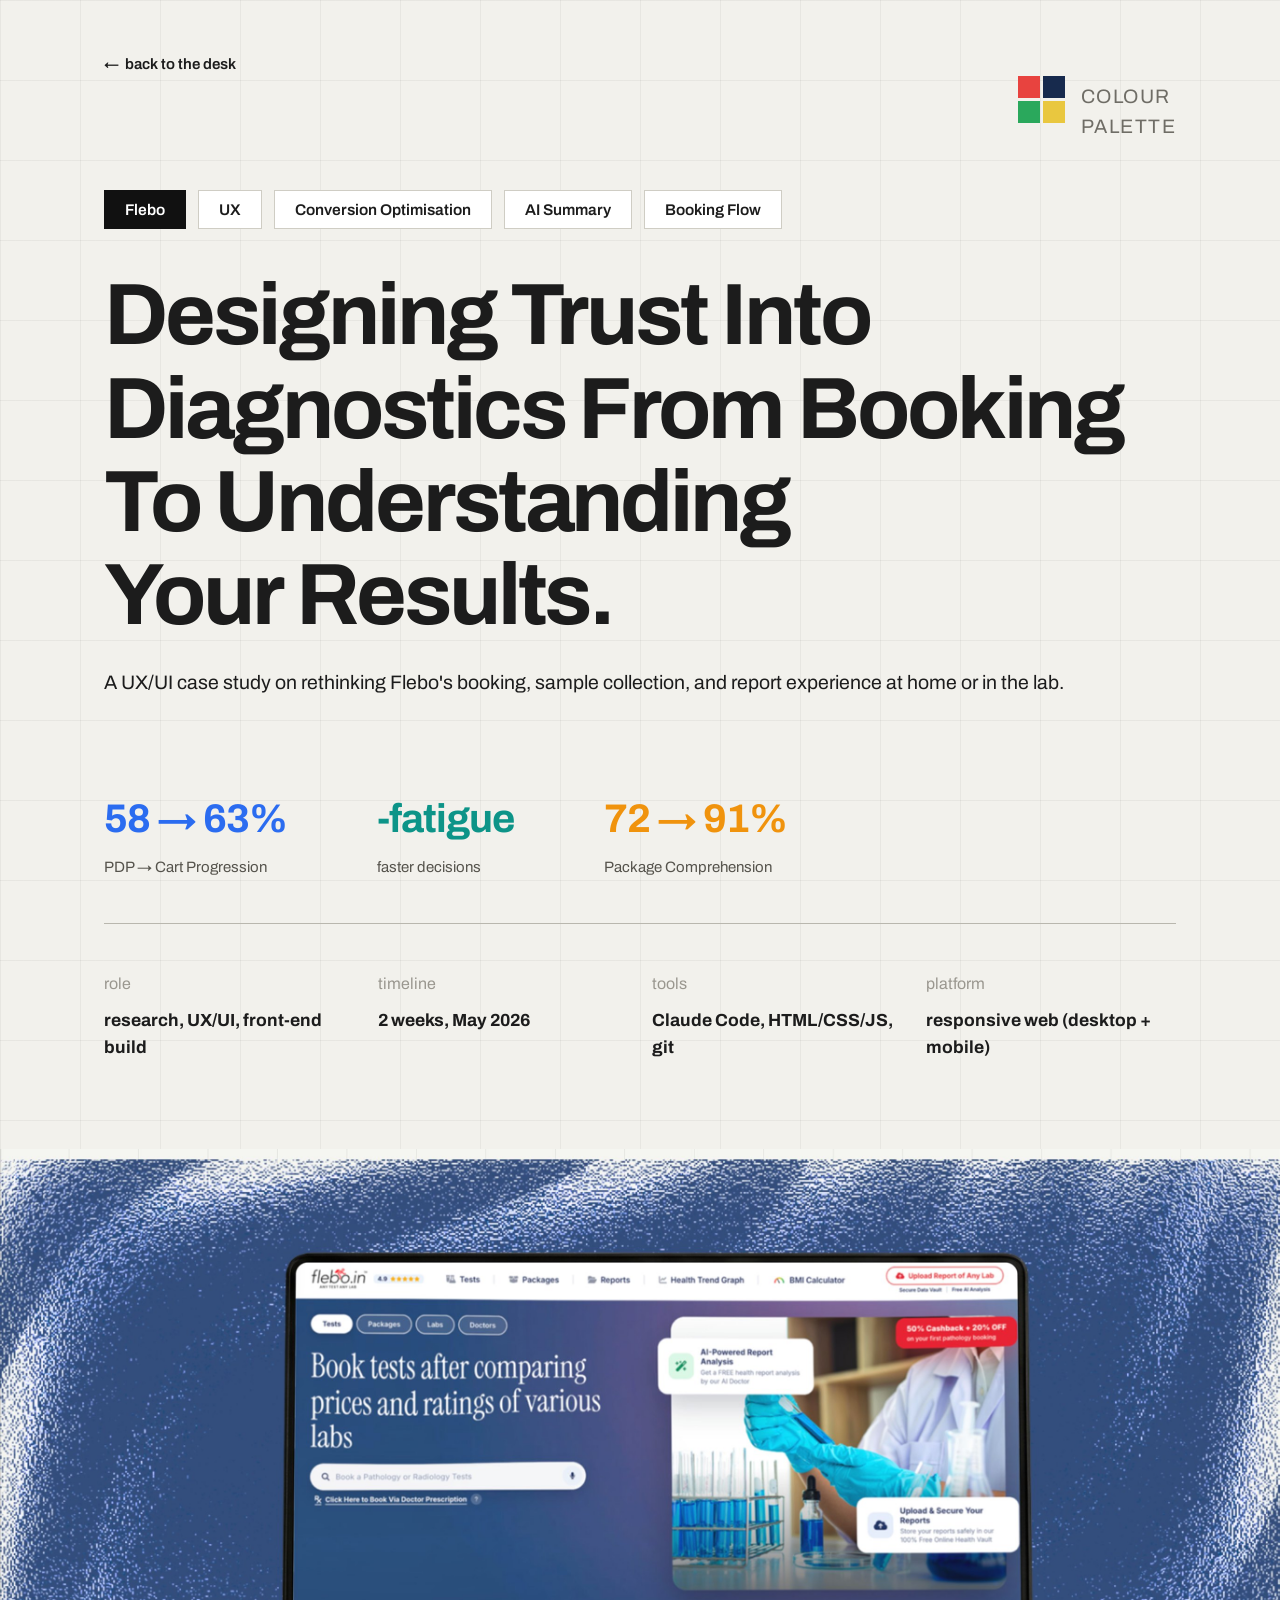
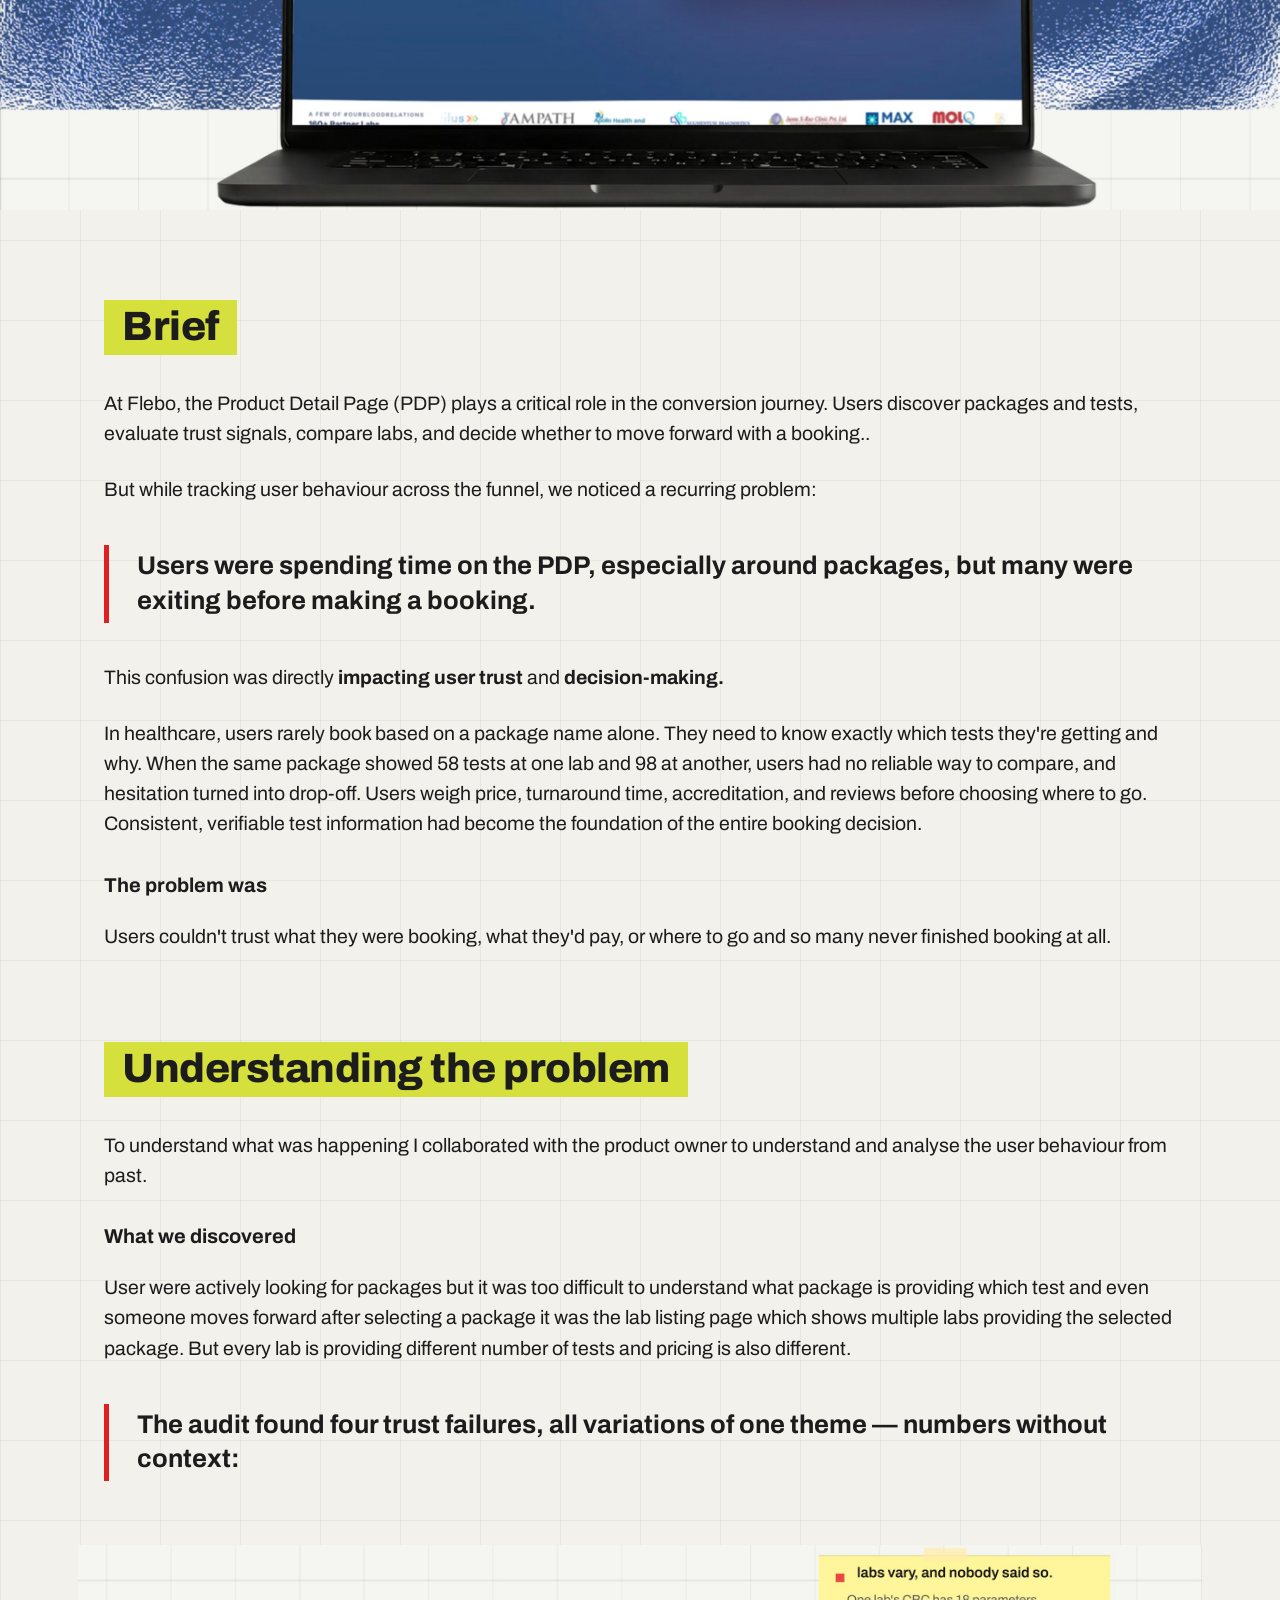
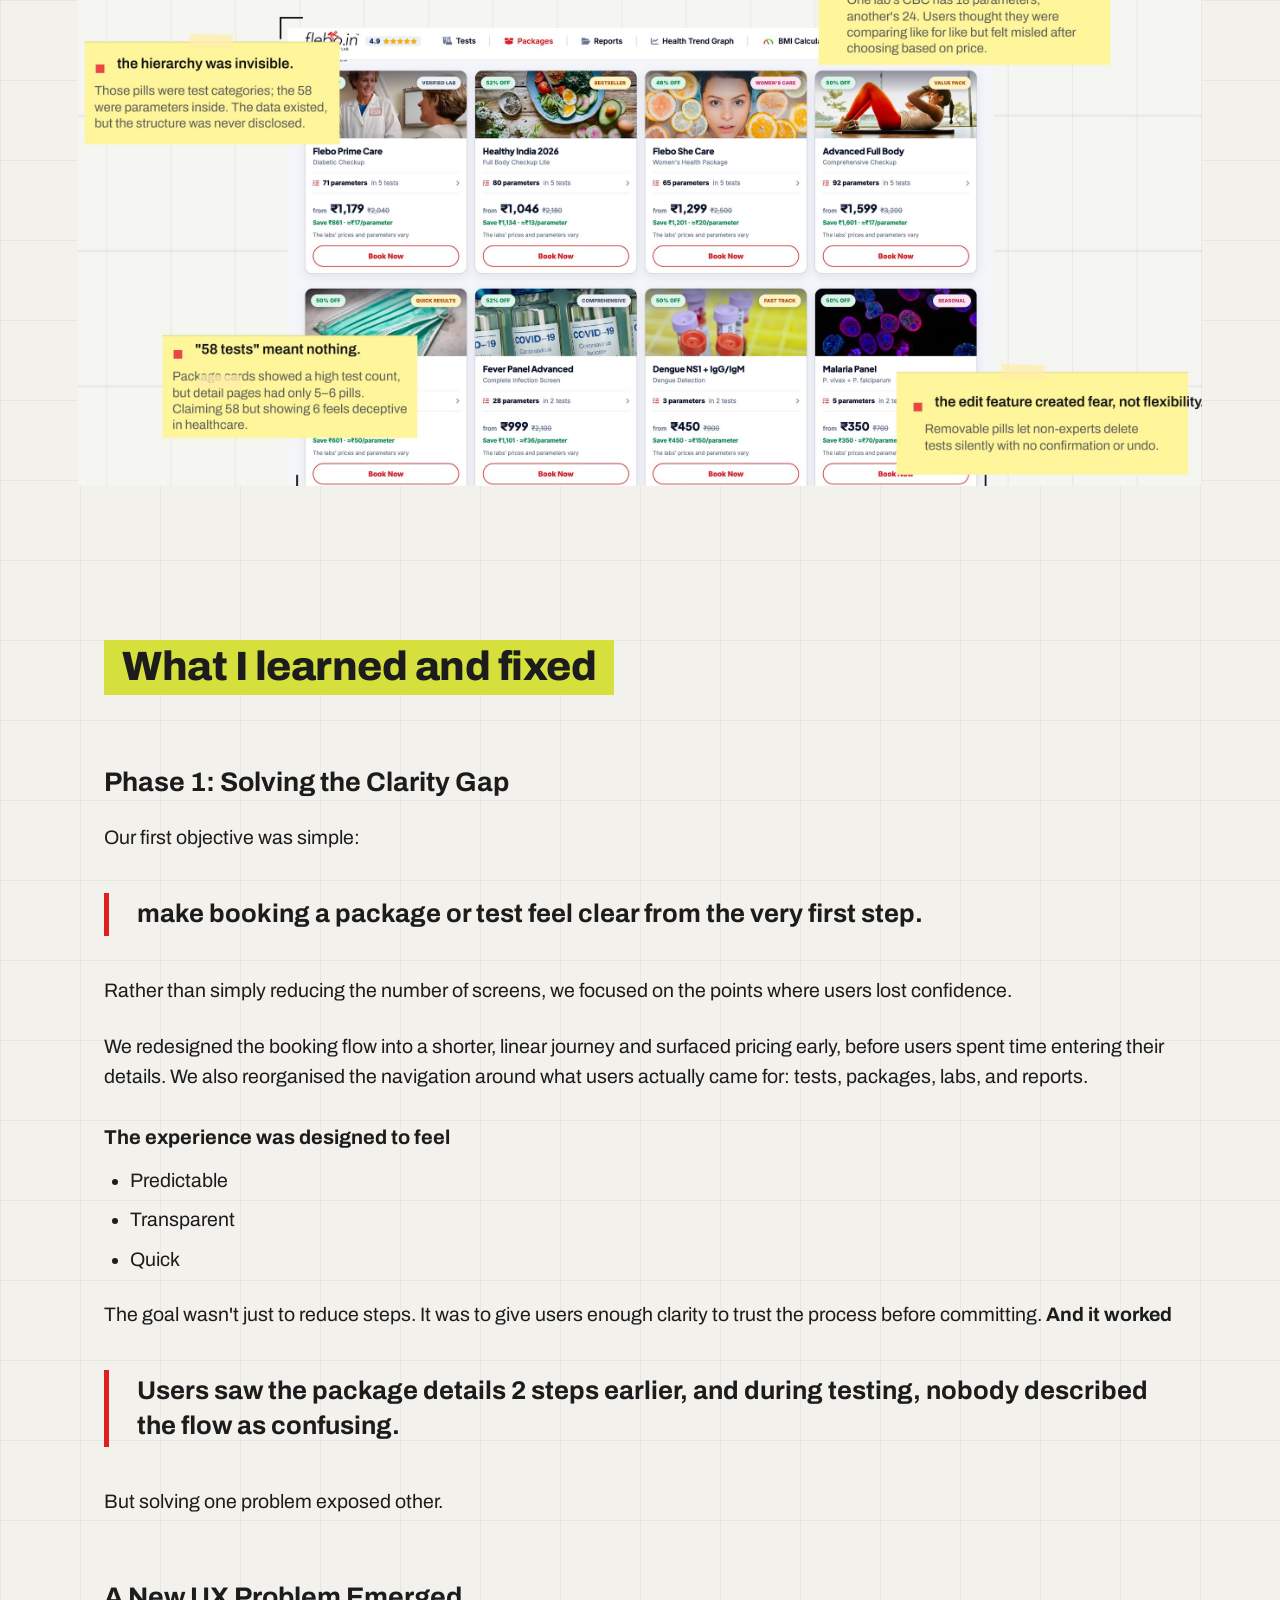
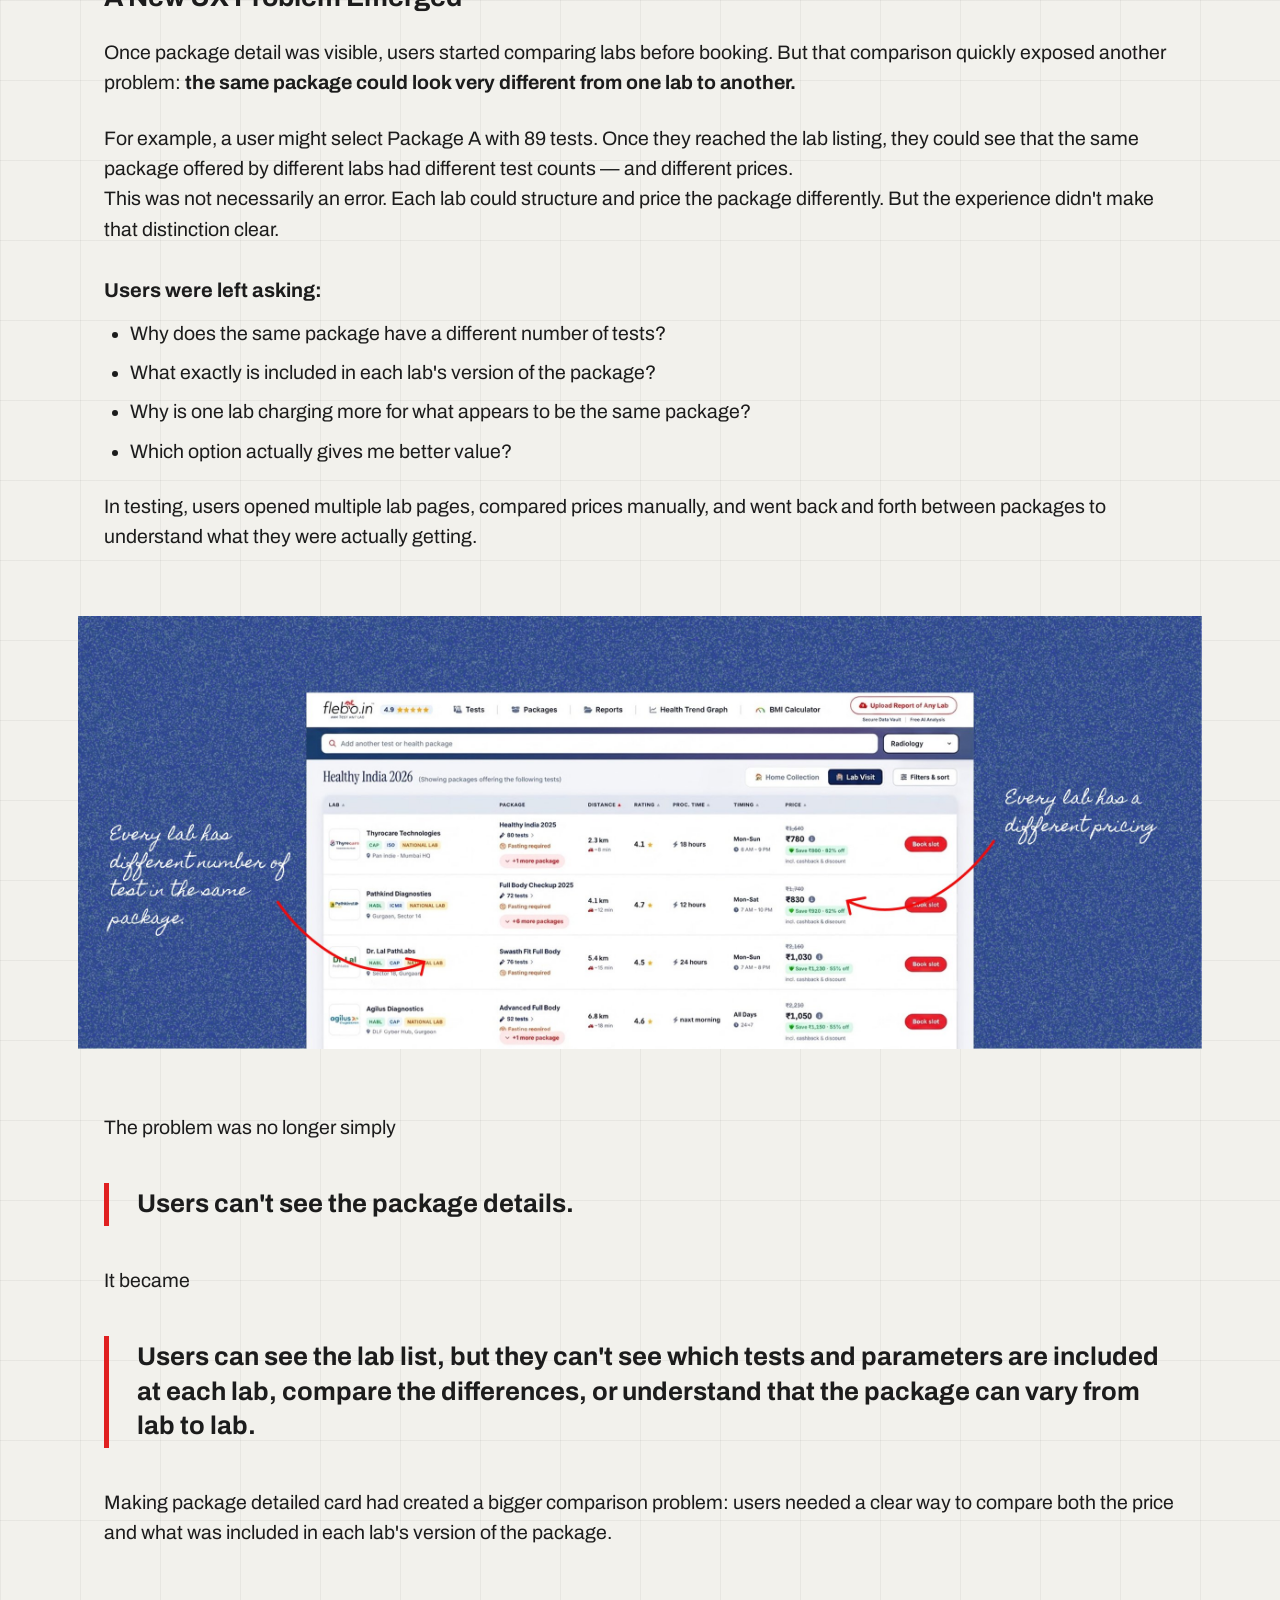
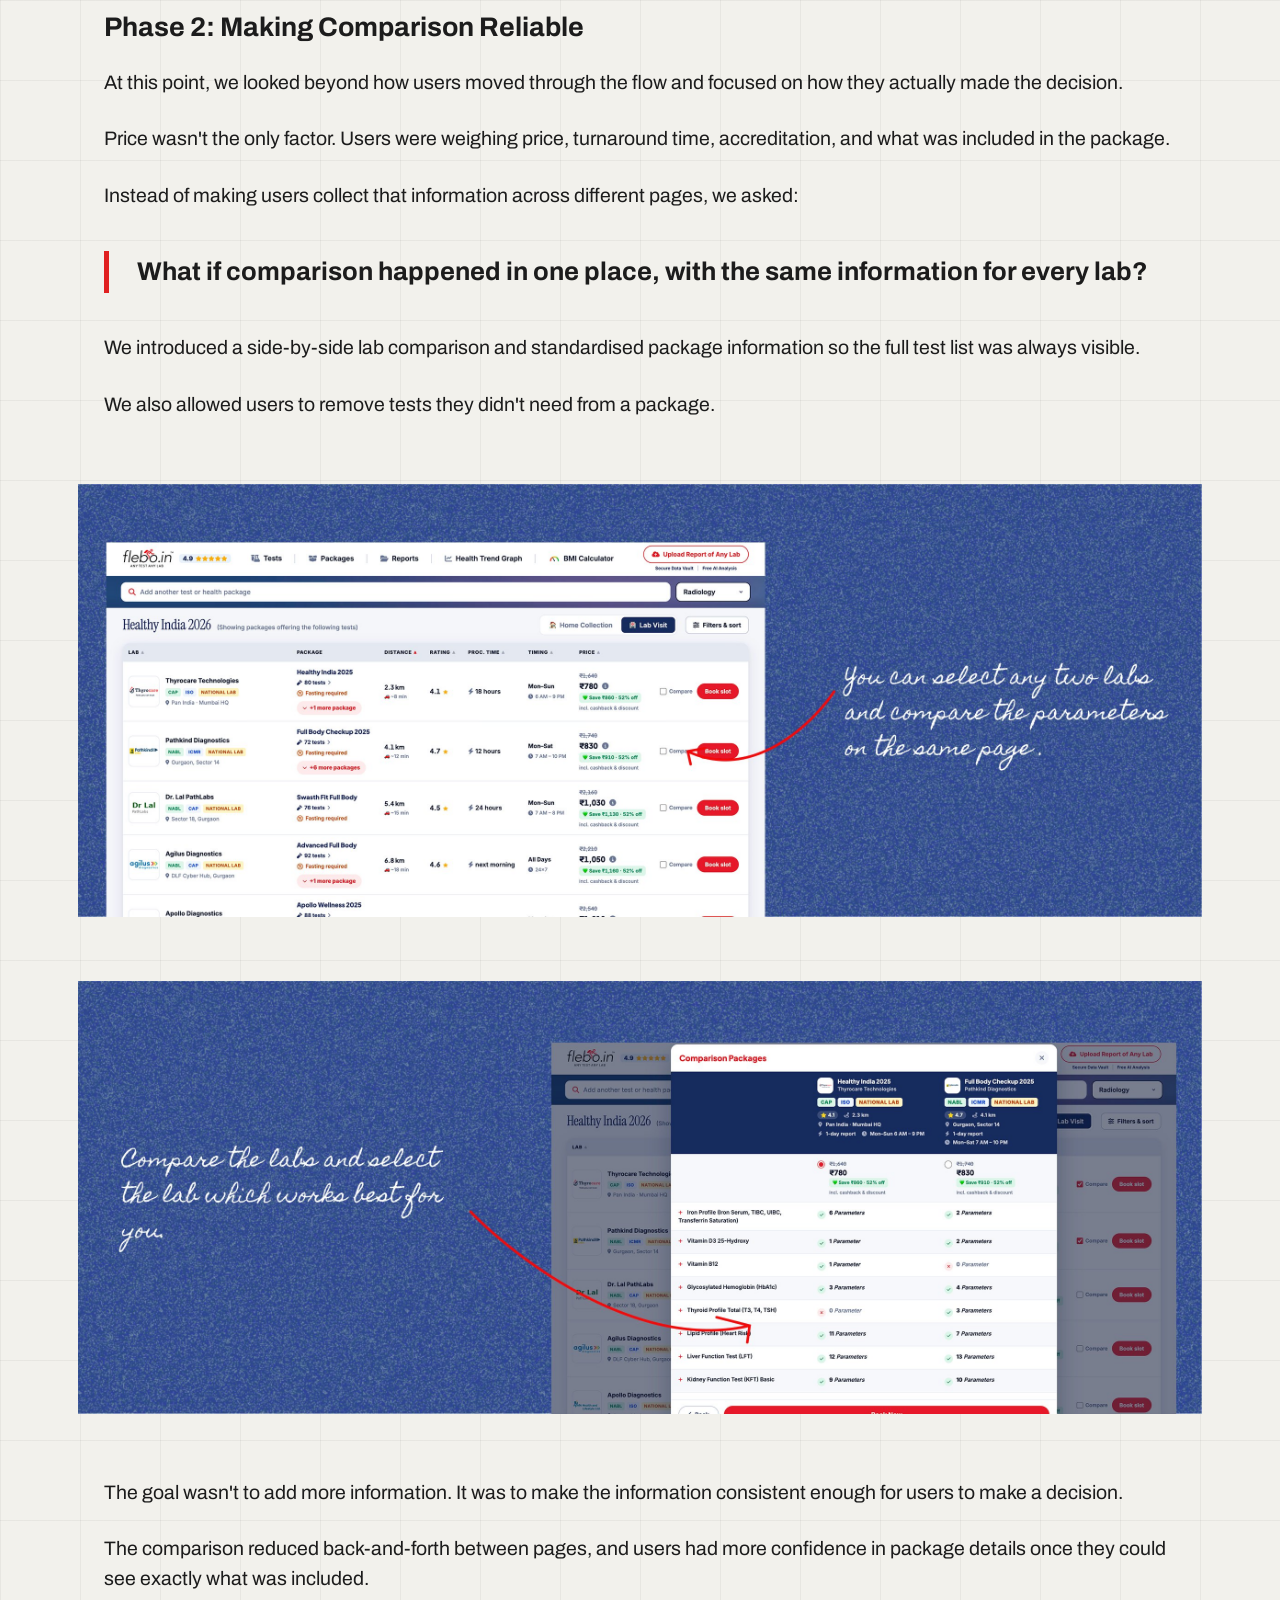
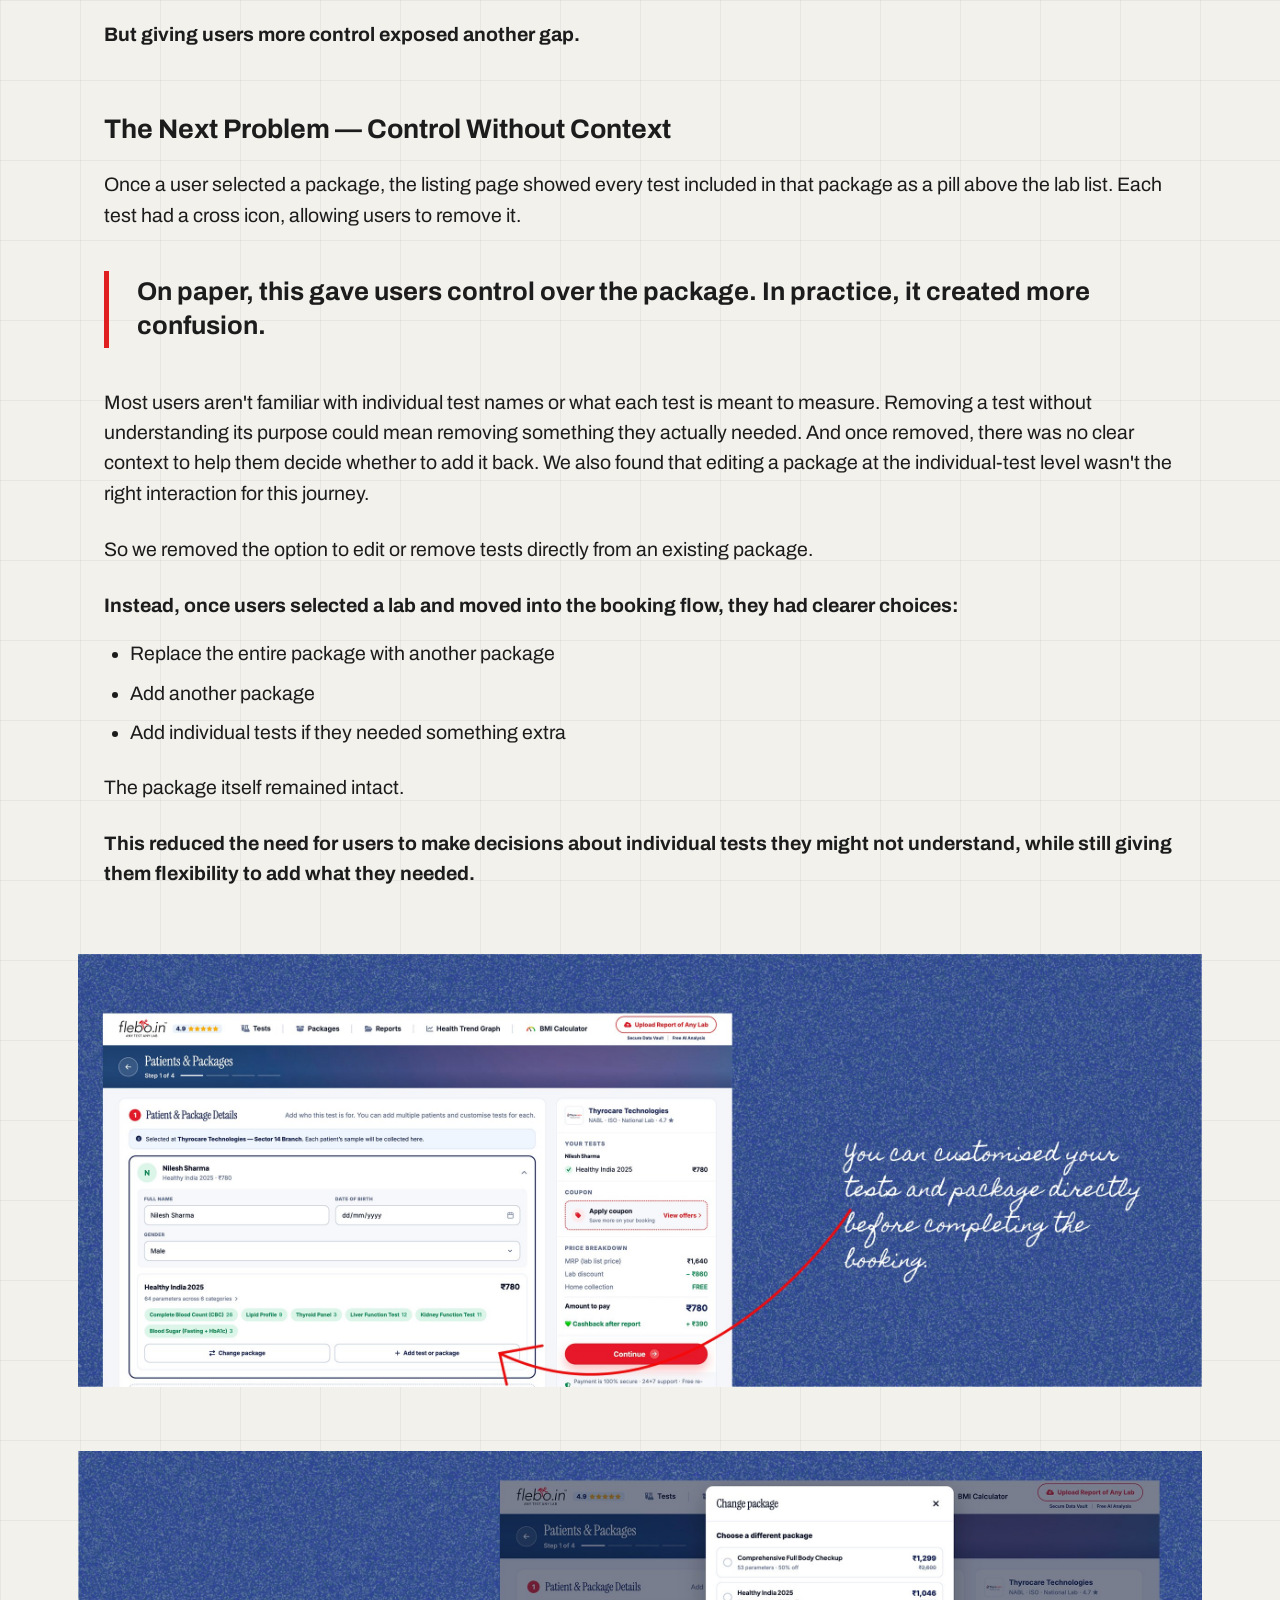
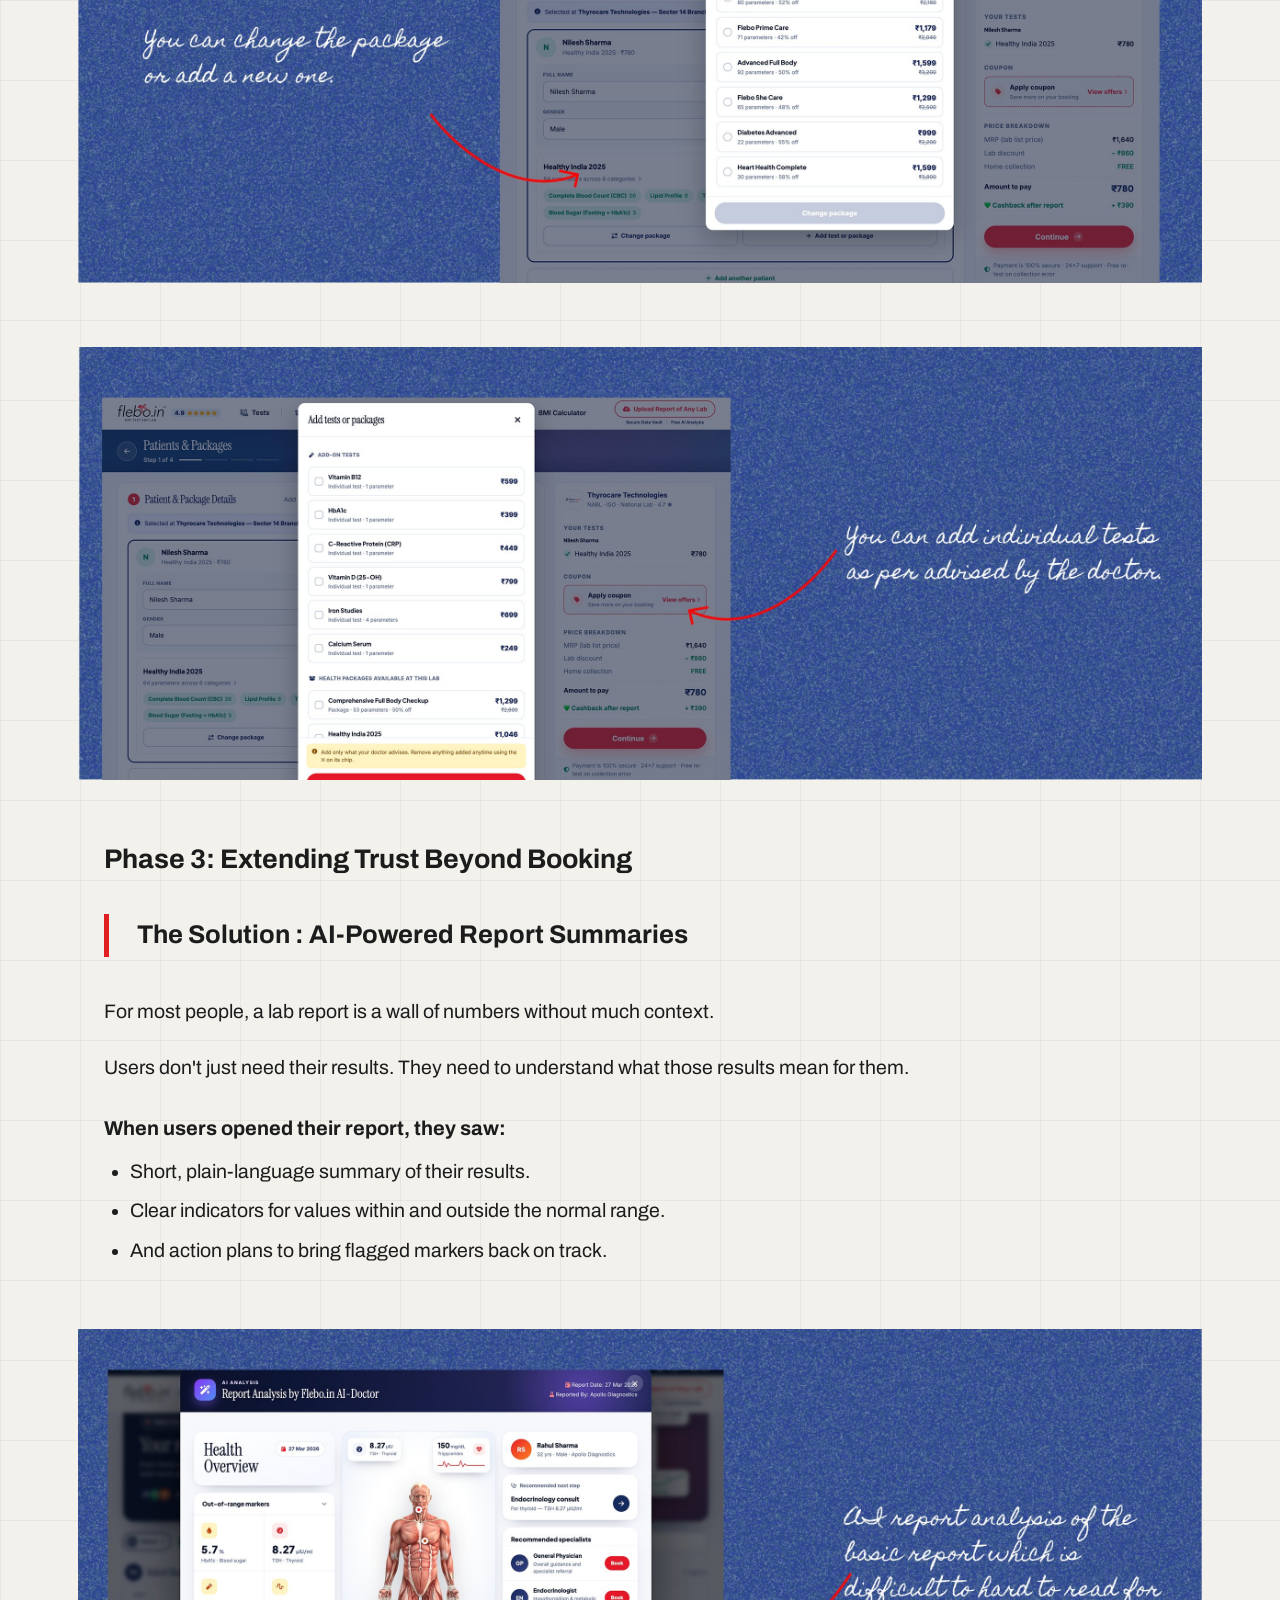
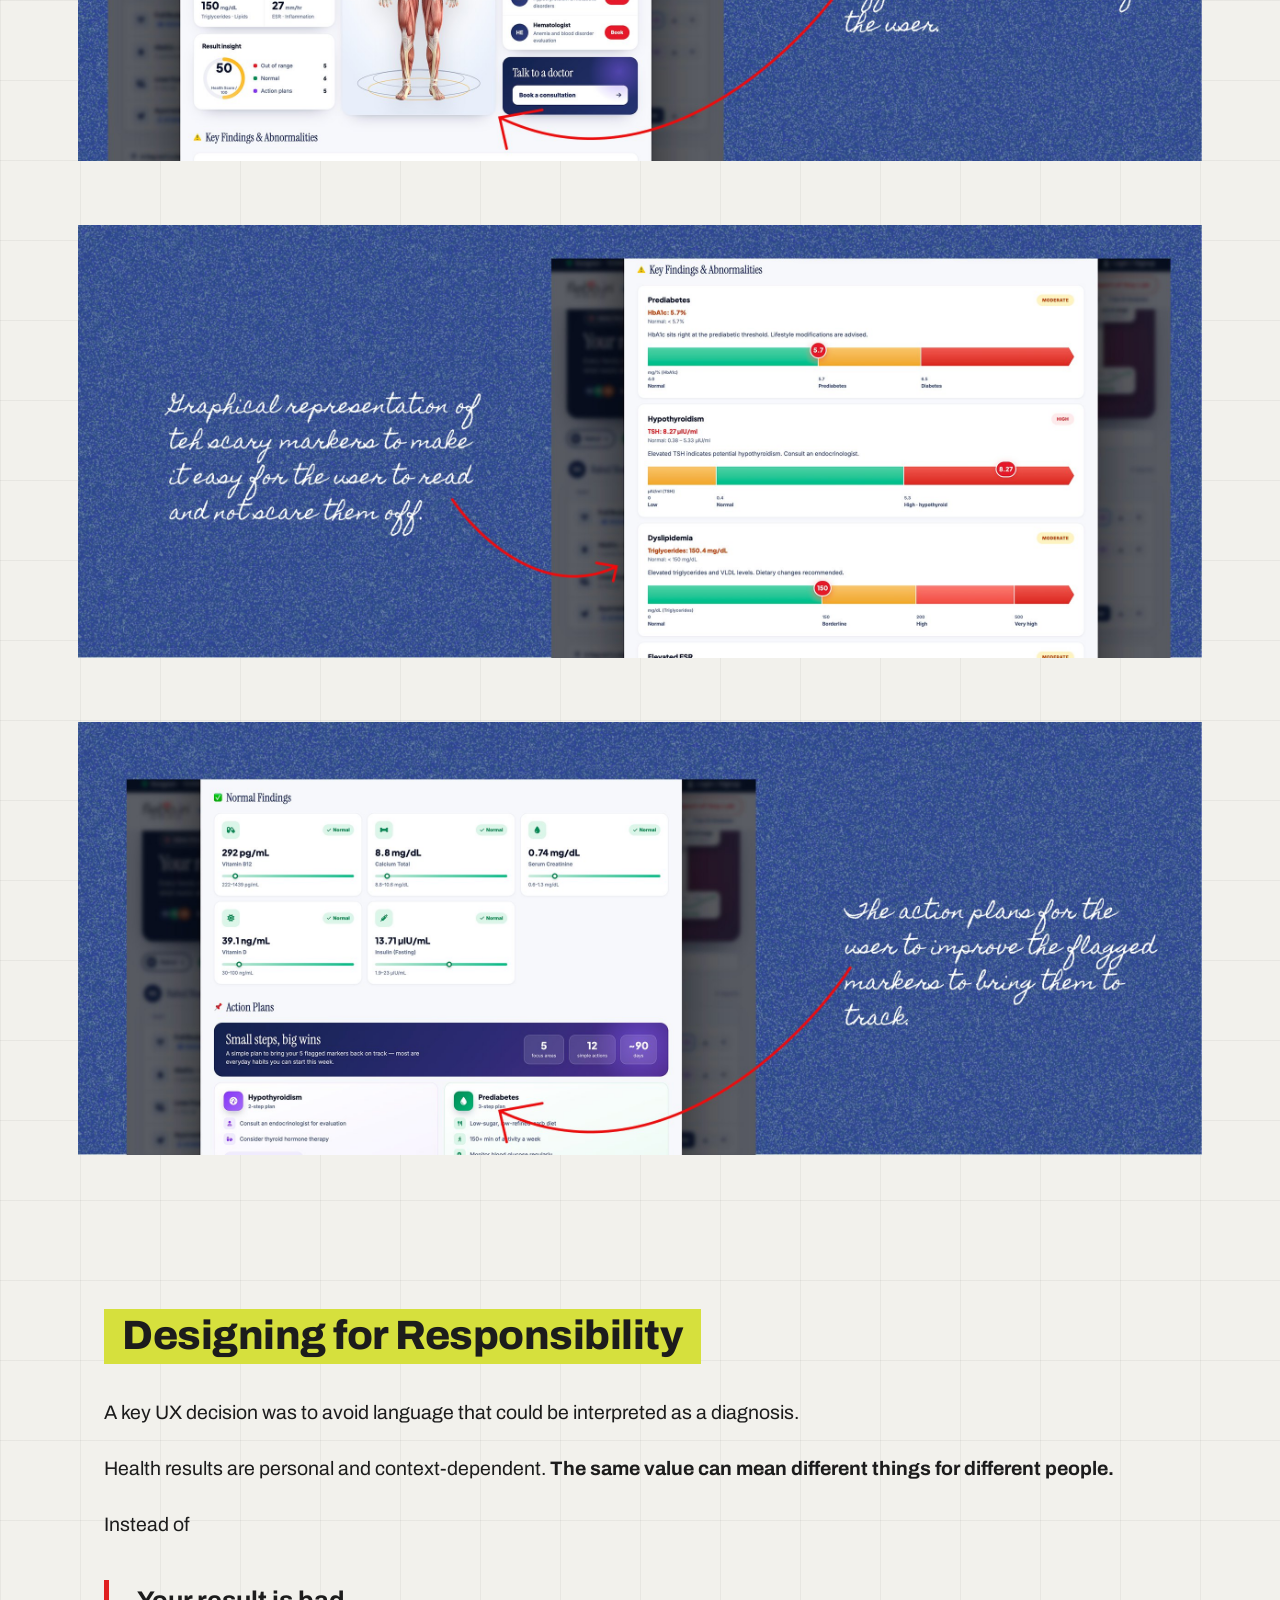
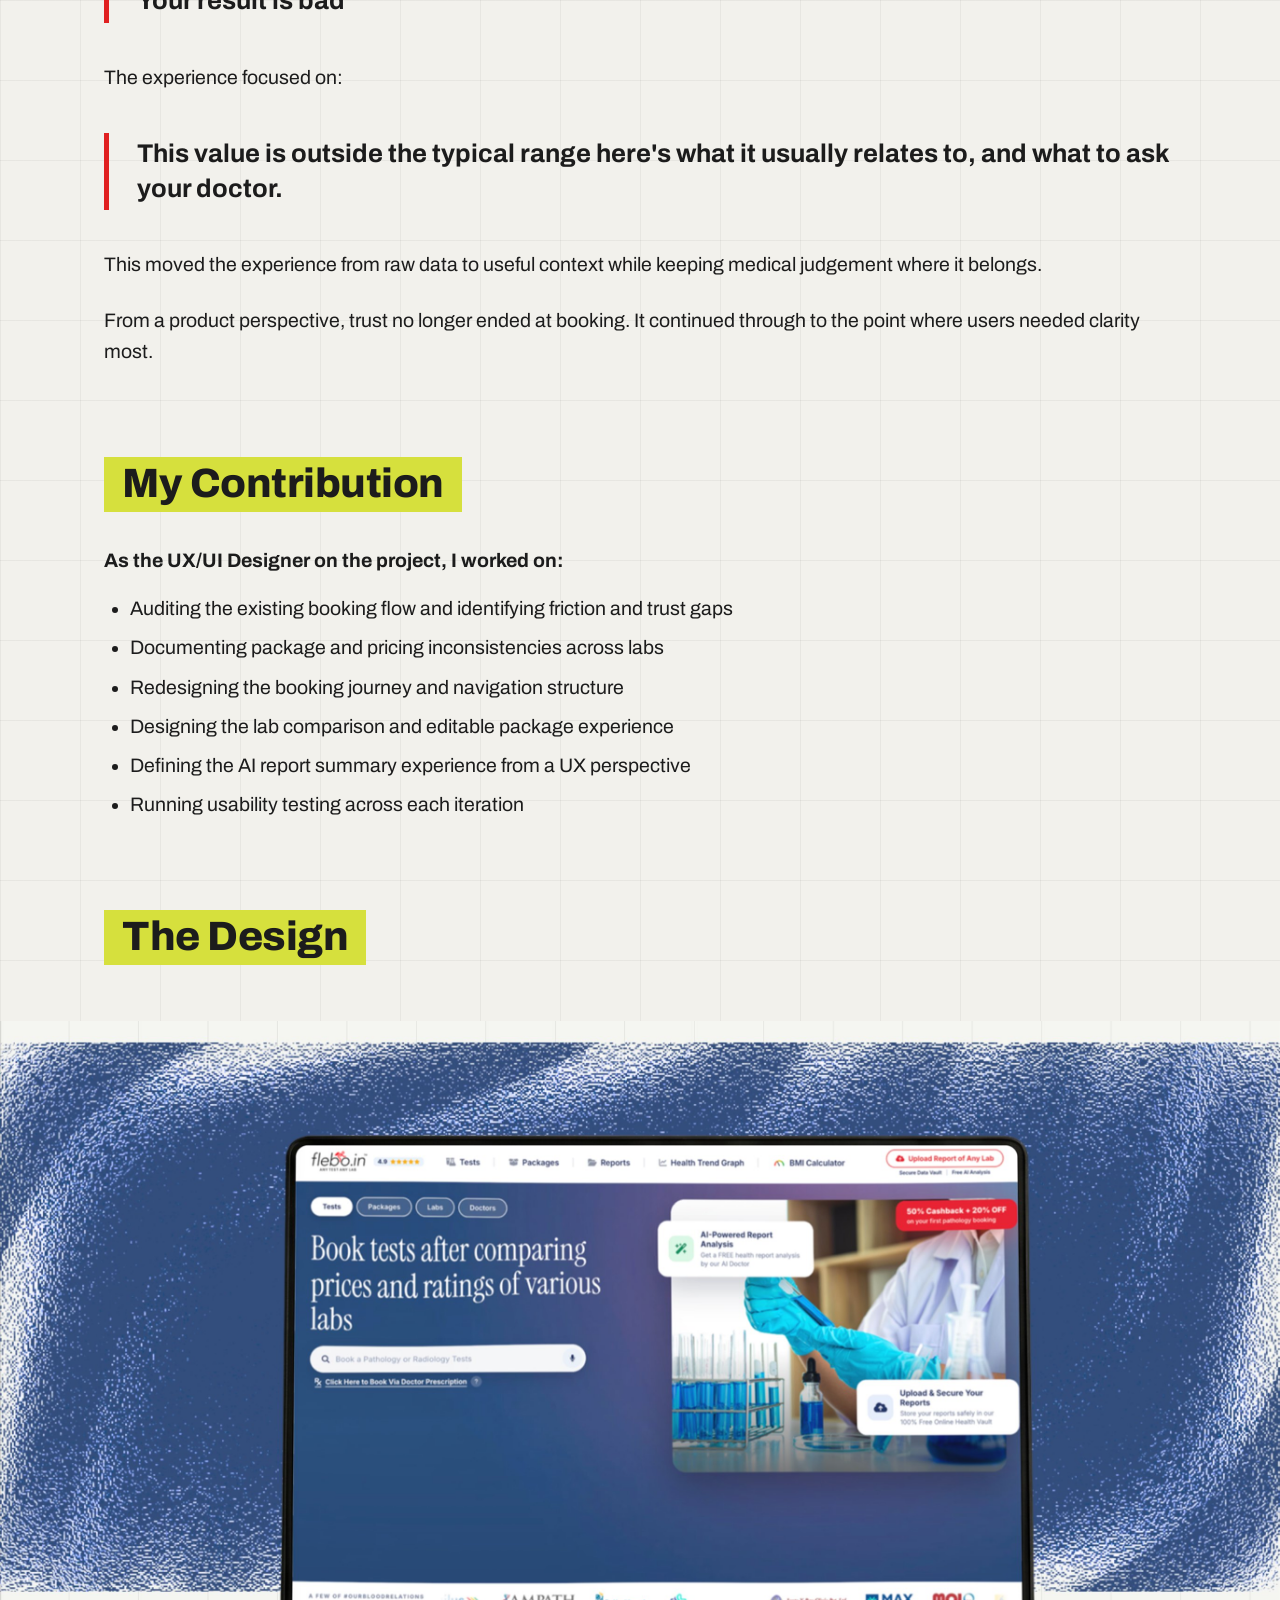
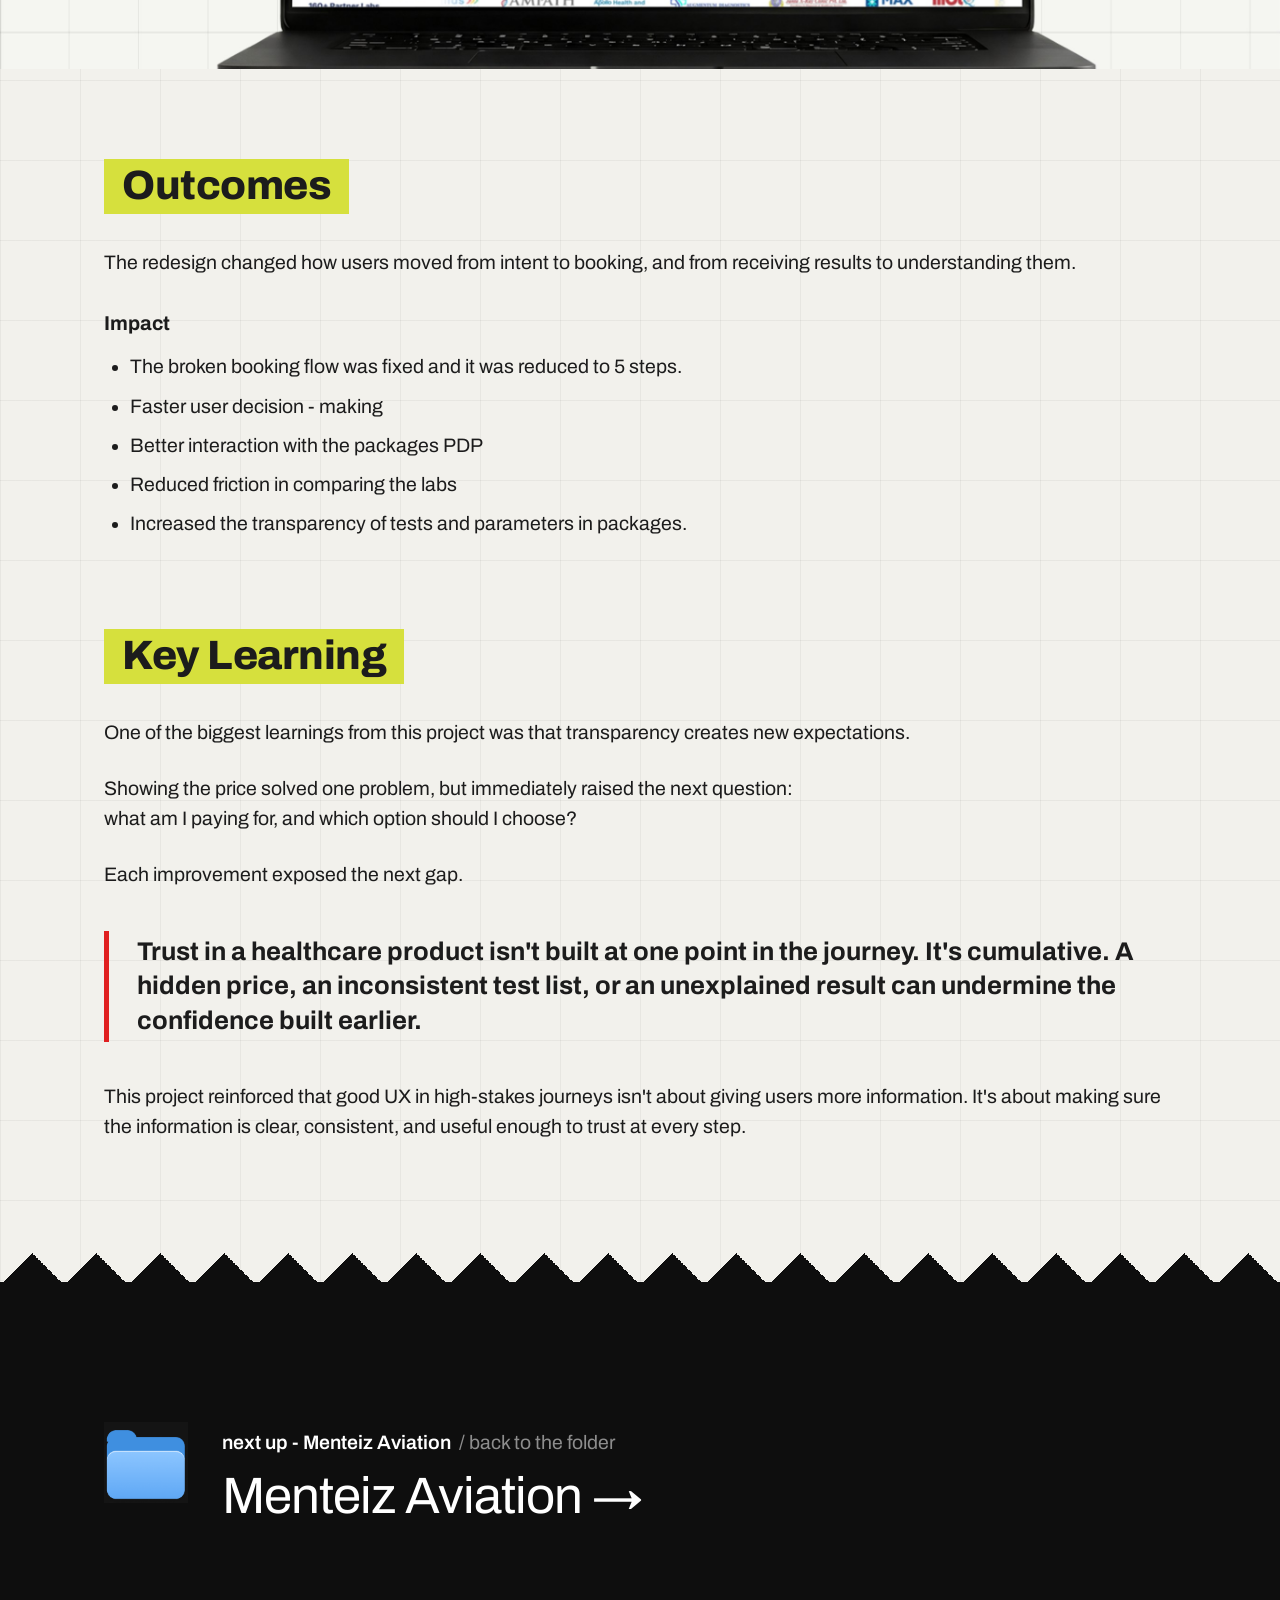
==== flebo.html @ 28015cee "Add analytics layer (GA4 + optional Clarity) across all pages analytics.js loads Google Analytics 4 " ====
<!DOCTYPE html>
<html lang="en">
<head>
<meta charset="UTF-8">
<meta name="viewport" content="width=device-width, initial-scale=1">
<title>Re-design Flebo — Case Study — Manisha Koranga</title>
<link rel="icon" type="image/png" href="assets/favicon.png">
<link rel="apple-touch-icon" href="assets/apple-touch-icon.png">
<link rel="preconnect" href="https://fonts.googleapis.com">
<link rel="preconnect" href="https://fonts.gstatic.com" crossorigin>
<link href="https://fonts.googleapis.com/css2?family=Archivo:wght@400;600;700;800&display=swap" rel="stylesheet">
<link rel="stylesheet" href="case.css?v=20260914b">
<script src="analytics.js?v=20260914" defer></script>
</head>
<body class="cs" data-page="flebo" data-case="Flebo">
<div class="cs-page">
  <div class="wrap">

    <header class="cs-header">
      <a class="back" href="./">&larr;&nbsp; back to the desk</a>
      <div class="palette">
        <div class="swatches">
          <span style="background:#e8433f"></span><span style="background:#172a4d"></span>
          <span style="background:#2aa85c"></span><span style="background:#e9c73f"></span>
        </div>
        <p>COLOUR<br>PALETTE</p>
      </div>
    </header>

    <div class="chips">
      <span class="chip active">Flebo</span>
      <span class="chip">UX</span>
      <span class="chip">Conversion Optimisation</span>
      <span class="chip">AI Summary</span>
      <span class="chip">Booking Flow</span>
    </div>

    <h1>Designing Trust Into Diagnostics From Booking To Understanding Your&nbsp;Results.</h1>
    <p class="sub">A UX/UI case study on rethinking Flebo's booking, sample collection, and report experience at home or in the lab.</p>

    <div class="stats">
      <div class="stat"><p class="v blue">58 &rarr; 63%</p><p class="c">PDP &rarr; Cart Progression</p></div>
      <div class="stat"><p class="v teal">-fatigue</p><p class="c">faster decisions</p></div>
      <div class="stat"><p class="v orange">72 &rarr; 91%</p><p class="c">Package Comprehension</p></div>
    </div>

    <div class="meta">
      <div><p class="k">role</p><p class="d">research, UX/UI, front-end build</p></div>
      <div><p class="k">timeline</p><p class="d">2 weeks, May 2026</p></div>
      <div><p class="k">tools</p><p class="d">Claude Code, HTML/CSS/JS, git</p></div>
      <div><p class="k">platform</p><p class="d">responsive web (desktop + mobile)</p></div>
    </div>
  </div>

  <img class="full" src="assets/flebo/hero.jpg" alt="Flebo homepage on a MacBook">

  <div class="wrap">
    <h2 class="hl">Brief</h2>
    <p>At Flebo, the Product Detail Page (PDP) plays a critical role in the conversion journey. Users discover packages and tests, evaluate trust signals, compare labs, and decide whether to move forward with a booking..</p>
    <p>But while tracking user behaviour across the funnel, we noticed a recurring problem:</p>
    <blockquote>Users were spending time on the PDP, especially around packages, but many were exiting before making a booking.</blockquote>
    <p>This confusion was directly <strong>impacting user trust</strong> and <strong>decision-making.</strong></p>
    <p>In healthcare, users rarely book based on a package name alone. They need to know exactly which tests they're getting and why. When the same package showed 58 tests at one lab and 98 at another, users had no reliable way to compare, and hesitation turned into drop-off. Users weigh price, turnaround time, accreditation, and reviews before choosing where to go. Consistent, verifiable test information had become the foundation of the entire booking decision.</p>
    <h4>The problem was</h4>
    <p>Users couldn't trust what they were booking, what they'd pay, or where to go and so many never finished booking at all.</p>

    <h2 class="hl">Understanding the problem</h2>
    <p>To understand what was happening I collaborated with the product owner to understand and analyse the user behaviour from past.</p>
    <h4>What we discovered</h4>
    <p>User were actively looking for packages but it was too difficult to understand what package is providing which test and even someone moves forward after selecting a package it was the lab listing page which shows multiple labs providing the selected package. But every lab is providing different number of tests and pricing is also different.</p>
    <blockquote>The audit found four trust failures, all variations of one theme &mdash; numbers without context:</blockquote>
    <img class="fig" src="assets/flebo/packages.jpg" alt="Flebo package cards annotated with the four trust failures">

    <h2 class="hl">What I learned and fixed</h2>
    <h3>Phase 1: Solving the Clarity Gap</h3>
    <p>Our first objective was simple:</p>
    <blockquote>make booking a package or test feel clear from the very first step.</blockquote>
    <p>Rather than simply reducing the number of screens, we focused on the points where users lost confidence.</p>
    <p>We redesigned the booking flow into a shorter, linear journey and surfaced pricing early, before users spent time entering their details. We also reorganised the navigation around what users actually came for: tests, packages, labs, and reports.</p>
    <h4>The experience was designed to feel</h4>
    <ul><li>Predictable</li><li>Transparent</li><li>Quick</li></ul>
    <p>The goal wasn't just to reduce steps. It was to give users enough clarity to trust the process before committing. <strong>And it worked</strong></p>
    <blockquote>Users saw the package details 2 steps earlier, and during testing, nobody described the flow as confusing.</blockquote>
    <p>But solving one problem exposed other.</p>

    <h3>A New UX Problem Emerged</h3>
    <p>Once package detail was visible, users started comparing labs before booking. But that comparison quickly exposed another problem: <strong>the same package could look very different from one lab to another.</strong></p>
    <p>For example, a user might select Package A with 89 tests. Once they reached the lab listing, they could see that the same package offered by different labs had different test counts &mdash; and different prices.<br>
    This was not necessarily an error. Each lab could structure and price the package differently. But the experience didn't make that distinction clear.</p>
    <h4>Users were left asking:</h4>
    <ul>
      <li>Why does the same package have a different number of tests?</li>
      <li>What exactly is included in each lab's version of the package?</li>
      <li>Why is one lab charging more for what appears to be the same package?</li>
      <li>Which option actually gives me better value?</li>
    </ul>
    <p>In testing, users opened multiple lab pages, compared prices manually, and went back and forth between packages to understand what they were actually getting.</p>
    <img class="fig" src="assets/flebo/lablist.jpg" alt="Lab listing showing different test counts and prices per lab">
    <p>The problem was no longer simply</p>
    <blockquote>Users can't see the package details.</blockquote>
    <p>It became</p>
    <blockquote>Users can see the lab list, but they can't see which tests and parameters are included at each lab, compare the differences, or understand that the package can vary from lab to lab.</blockquote>
    <p>Making package detailed card had created a bigger comparison problem: users needed a clear way to compare both the price and what was included in each lab's version of the package.</p>

    <h3>Phase 2: Making Comparison Reliable</h3>
    <p>At this point, we looked beyond how users moved through the flow and focused on how they actually made the decision.</p>
    <p>Price wasn't the only factor. Users were weighing price, turnaround time, accreditation, and what was included in the package.</p>
    <p>Instead of making users collect that information across different pages, we asked:</p>
    <blockquote>What if comparison happened in one place, with the same information for every lab?</blockquote>
    <p>We introduced a side-by-side lab comparison and standardised package information so the full test list was always visible.</p>
    <p>We also allowed users to remove tests they didn't need from a package.</p>
    <img class="fig" src="assets/flebo/compare1.jpg" alt="Lab listing with compare checkboxes">
    <img class="fig" src="assets/flebo/compare2.jpg" alt="Side-by-side package comparison modal">
    <p>The goal wasn't to add more information. It was to make the information consistent enough for users to make a decision.</p>
    <p>The comparison reduced back-and-forth between pages, and users had more confidence in package details once they could see exactly what was included.</p>
    <p><strong>But giving users more control exposed another gap.</strong></p>

    <h3>The Next Problem &mdash; Control Without Context</h3>
    <p>Once a user selected a package, the listing page showed every test included in that package as a pill above the lab list. Each test had a cross icon, allowing users to remove it.</p>
    <blockquote>On paper, this gave users control over the package. In practice, it created more confusion.</blockquote>
    <p>Most users aren't familiar with individual test names or what each test is meant to measure. Removing a test without understanding its purpose could mean removing something they actually needed. And once removed, there was no clear context to help them decide whether to add it back. We also found that editing a package at the individual-test level wasn't the right interaction for this journey.</p>
    <p>So we removed the option to edit or remove tests directly from an existing package.</p>
    <p><strong>Instead, once users selected a lab and moved into the booking flow, they had clearer choices:</strong></p>
    <ul>
      <li>Replace the entire package with another package</li>
      <li>Add another package</li>
      <li>Add individual tests if they needed something extra</li>
    </ul>
    <p>The package itself remained intact.</p>
    <p><strong>This reduced the need for users to make decisions about individual tests they might not understand, while still giving them flexibility to add what they needed.</strong></p>
    <img class="fig" src="assets/flebo/booking.jpg" alt="Booking flow: patient and package details with an intact package">
    <img class="fig" src="assets/flebo/changepkg.jpg" alt="Change package modal">
    <img class="fig" src="assets/flebo/addtests.jpg" alt="Add tests or packages modal">

    <h3>Phase 3: Extending Trust Beyond Booking</h3>
    <blockquote>The Solution : AI-Powered Report Summaries</blockquote>
    <p>For most people, a lab report is a wall of numbers without much context.</p>
    <p>Users don't just need their results. They need to understand what those results mean for them.</p>
    <h4>When users opened their report, they saw:</h4>
    <ul>
      <li>Short, plain-language summary of their results.</li>
      <li>Clear indicators for values within and outside the normal range.</li>
      <li>And action plans to bring flagged markers back on track.</li>
    </ul>
    <img class="fig" src="assets/flebo/aireport.jpg" alt="AI report analysis health overview">
    <img class="fig" src="assets/flebo/keyfind.jpg" alt="Key findings with graphical markers">
    <img class="fig" src="assets/flebo/actionplans.jpg" alt="Normal findings and action plans">

    <h2 class="hl">Designing for Responsibility</h2>
    <p>A key UX decision was to avoid language that could be interpreted as a diagnosis.</p>
    <p>Health results are personal and context-dependent. <strong>The same value can mean different things for different people.</strong></p>
    <p>Instead of</p>
    <blockquote>Your result is bad</blockquote>
    <p>The experience focused on:</p>
    <blockquote>This value is outside the typical range here's what it usually relates to, and what to ask your doctor.</blockquote>
    <p>This moved the experience from raw data to useful context while keeping medical judgement where it belongs.</p>
    <p>From a product perspective, trust no longer ended at booking. It continued through to the point where users needed clarity most.</p>

    <h2 class="hl">My Contribution</h2>
    <p><strong>As the UX/UI Designer on the project, I worked on:</strong></p>
    <ul>
      <li>Auditing the existing booking flow and identifying friction and trust gaps</li>
      <li>Documenting package and pricing inconsistencies across labs</li>
      <li>Redesigning the booking journey and navigation structure</li>
      <li>Designing the lab comparison and editable package experience</li>
      <li>Defining the AI report summary experience from a UX perspective</li>
      <li>Running usability testing across each iteration</li>
    </ul>

    <h2 class="hl">The Design</h2>
  </div>

  <img class="full" src="assets/flebo/thedesign.jpg" alt="Flebo redesign on a MacBook over a textured blue backdrop">

  <div class="wrap">
    <h2 class="hl">Outcomes</h2>
    <p>The redesign changed how users moved from intent to booking, and from receiving results to understanding them.</p>
    <h4>Impact</h4>
    <ul>
      <li>The broken booking flow was fixed and it was reduced to 5 steps.</li>
      <li>Faster user decision - making</li>
      <li>Better interaction with the packages PDP</li>
      <li>Reduced friction in comparing the labs</li>
      <li>Increased the transparency of tests and parameters in packages.</li>
    </ul>

    <h2 class="hl">Key Learning</h2>
    <p>One of the biggest learnings from this project was that transparency creates new expectations.</p>
    <p>Showing the price solved one problem, but immediately raised the next question:<br>what am I paying for, and which option should I choose?</p>
    <p>Each improvement exposed the next gap.</p>
    <blockquote>Trust in a healthcare product isn't built at one point in the journey. It's cumulative. A hidden price, an inconsistent test list, or an unexplained result can undermine the confidence built earlier.</blockquote>
    <p>This project reinforced that good UX in high-stakes journeys isn't about giving users more information. It's about making sure the information is clear, consistent, and useful enough to trust at every step.</p>
  </div>

  <div class="zig"></div>
  <footer class="cs-footer">
    <div class="wrap">
      <div class="next">
        <img class="folder" src="assets/flebo/folder.png" alt="">
        <div>
          <p class="next-label">next up - Menteiz Aviation &nbsp;<span>/ back to the folder</span></p>
          <a class="next-link" href="menteiz.html">Menteiz Aviation &rarr;</a>
        </div>
      </div>
      <div class="foot-row">
        <p>&copy; 2026 manisha koranga</p>
        <a href="./">back to desk &uarr;</a>
      </div>
    </div>
  </footer>
</div>

<script>
  // gentle fade-up reveals
  if (!matchMedia('(prefers-reduced-motion: reduce)').matches) {
    const io = new IntersectionObserver((es) => {
      for (const e of es) if (e.isIntersecting) { e.target.classList.add('in'); io.unobserve(e.target); }
    }, { rootMargin: '0px 0px -6% 0px', threshold: 0.05 });
    document.querySelectorAll('.hl, h3, blockquote, .fig, .full, .stats, .meta').forEach((el, i) => {
      el.classList.add('rv');
      io.observe(el);
    });
  }
</script>
</body>
</html>
---- case.css ----
/* Case studies: Flebo, Menteiz Aviation, Kargo360 (built from the Figma design exports) */

* { box-sizing: border-box; margin: 0; padding: 0; }

html, body, a { cursor: url("assets/cursor-pointer.svg") 9 4, auto; }

body.cs {
  font-family: 'Archivo', sans-serif;
  color: #1c1c1c;
  background: #f2f1ec;
}

.cs-page {
  max-width: 1440px;
  margin: 0 auto;
  background-color: #f2f1ec;
  background-image:
    linear-gradient(to right, rgba(20, 20, 20, 0.05) 1px, transparent 1px),
    linear-gradient(to bottom, rgba(20, 20, 20, 0.05) 1px, transparent 1px);
  background-size: 80px 80px;
  overflow-x: hidden;
}

.wrap { padding: 0 104px; }

/* header */
.cs-header { display: flex; justify-content: space-between; align-items: flex-start; padding-top: 56px; }
.back { font-size: 15px; font-weight: 600; color: #1c1c1c; text-decoration: none; }
.palette { display: flex; align-items: center; gap: 16px; }
.swatches { display: grid; grid-template-columns: 22px 22px; grid-auto-rows: 22px; gap: 3px; }
.swatches span { display: block; }
.palette p { font-size: 11.5px; letter-spacing: 1.5px; color: #6f6d66; line-height: 1.5; }

/* chips */
.chips { display: flex; flex-wrap: wrap; gap: 12px; margin-top: 48px; }
.chip { border: 1px solid #cfcdc4; background: #fff; padding: 10px 20px; font-size: 15.5px; font-weight: 600; }
.chip.active { background: #111; color: #fff; border-color: #111; }

/* hero text */
h1 { margin-top: 40px; font-size: clamp(42px, 6.8vw, 97px); line-height: 1.07; letter-spacing: -0.035em; font-weight: 700; max-width: 1220px; }
.sub { margin-top: 34px; font-size: clamp(18px, 1.7vw, 24px); max-width: 1180px; }

.stats { display: flex; gap: 90px; flex-wrap: wrap; margin-top: 64px; }
.stat .v { font-size: 40px; font-weight: 700; letter-spacing: -1px; }
.stat .c { margin-top: 6px; font-size: 15px; color: #55534c; }
.v.blue { color: #2b6cf0; } .v.teal { color: #0d9488; } .v.orange { color: #f0930d; }

.meta {
  display: grid; grid-template-columns: repeat(4, 1fr); gap: 24px;
  border-top: 1px solid #b9b7ae; margin-top: 44px; padding-top: 22px; padding-bottom: 40px;
}
.meta .k { font-size: 16px; color: #9a978f; }
.meta .d { margin-top: 10px; font-size: 17.5px; font-weight: 700; }

/* content */
h2.hl {
  display: inline-block; margin: 90px 0 8px;
  background: #d6e03d; padding: 4px 18px 6px;
  font-size: clamp(30px, 3.2vw, 46px); font-weight: 800; letter-spacing: -0.5px;
}
h3 { margin: 64px 0 6px; font-size: clamp(23px, 2.1vw, 30px); font-weight: 700; }
h4 { margin: 34px 0 4px; font-size: 20px; font-weight: 700; }
.cs p { margin-top: 26px; font-size: 19.5px; line-height: 1.55; max-width: 1230px; }
.cs ul { margin: 18px 0 0 26px; }
.cs li { margin-top: 10px; font-size: 19.5px; line-height: 1.5; }
.cs blockquote {
  margin: 40px 0; padding: 4px 0 4px 28px; border-left: 5px solid #e02020;
  font-size: clamp(21px, 2vw, 27.5px); font-weight: 700; line-height: 1.35; max-width: 1200px;
}

/* figures */
.fig { display: block; width: calc(100% + 52px); margin: 64px -26px; }
.full { display: block; width: 100%; margin: 48px 0 0; }
img { max-width: none; }

/* footer */
.zig {
  height: 30px; margin-top: 110px;
  background: conic-gradient(from 135deg at 50% 0%, #0e0e0e 90deg, #0000 0) 0 0 / 64px 30px repeat-x;
}
.cs-footer { background: #0e0e0e; color: #fff; margin-top: -1px; }
.next { display: flex; align-items: center; gap: 34px; padding: 120px 0 150px; }
.folder { width: 84px; }
.next-label { font-size: 16px; font-weight: 600; }
.next-label span { color: #8d8d8d; font-weight: 400; }
.next-link { display: inline-block; margin-top: 10px; font-size: clamp(36px, 4vw, 58px); color: #fff; text-decoration: none; letter-spacing: -1px; }
.foot-row {
  display: flex; justify-content: space-between; align-items: center;
  border-top: 1px solid rgba(255, 255, 255, 0.14); padding: 26px 0 34px; font-size: 14px; color: #9a9a9a;
}
.foot-row a { color: #d8d8d8; text-decoration: none; }

/* reveals */
@media (prefers-reduced-motion: no-preference) {
  .rv { opacity: 0; translate: 0 26px; transition: opacity 0.7s ease, translate 0.8s cubic-bezier(0.22, 0.9, 0.3, 1); }
  .rv.in { opacity: 1; translate: 0 0; }
}

/* responsive */
@media (max-width: 900px) {
  .wrap { padding: 0 22px; }
  .fig { width: calc(100% + 20px); margin: 40px -10px; }
  .meta { grid-template-columns: 1fr 1fr; }
  .stats { gap: 40px; margin-top: 44px; }
  h2.hl { margin-top: 60px; }
  .next { padding: 70px 0 90px; gap: 20px; }
  .folder { width: 56px; }
}

/* ===== shared components for the Menteiz + Kargo360 case studies ===== */
.hand { font-family: 'Homemade Apple', cursive; }
.kicker { font-size: 12px; letter-spacing: 2px; text-transform: uppercase; font-weight: 700; margin-top: 44px; }
.kicker.red { color: #e02020; } .kicker.navy { color: #172a4d; } .kicker.green { color: #2e7d32; }
.lead { font-size: 20px; font-weight: 700; margin-top: 12px; }
.cs .fig-caption { margin: 14px 0 0; font-size: 15px; color: #55534c; max-width: 900px; }
.cs .fig + .fig-caption { margin-top: -40px; }
.cs .full-wrap { margin: 56px 0 0; }
.cs .full-wrap .full { margin: 0; }

/* two-column card pairs (audiences, first answer / what shipped, before / after) */
.pair { display: grid; grid-template-columns: 1fr 1fr; gap: 28px; margin-top: 36px; }
.card { padding: 30px 32px; background: #fff; border: 1px solid #e2e0d9; }
.card h5 { font-size: 26px; line-height: 1.2; font-weight: 700; letter-spacing: -0.3px; }
.cs .card p { margin-top: 14px; font-size: 16.5px; line-height: 1.5; }
.cs .card p.kicker, .cs .token p.kicker, .cs .callout p.kicker, .cs .closing p.kicker, .cs p.kicker { font-size: 12px; letter-spacing: 2px; line-height: 1.4; }
.cs .card ol { margin: 16px 0 0 20px; } .cs .card ol li { font-size: 15px; line-height: 2; padding-left: 0; margin: 0; }
.card ul { margin: 18px 0 0; list-style: none; }
.card li { font-size: 15px; line-height: 1.5; margin-top: 8px; padding-left: 22px; position: relative; }
.card ul li::before { content: "\2014"; position: absolute; left: 0; color: #9a978f; }
.card .accent { margin-top: 26px; padding-top: 16px; border-top: 1px solid rgba(0, 0, 0, 0.1); font-size: 13px; color: #6f6d66; display: flex; align-items: center; gap: 8px; }
.card .accent i { width: 10px; height: 10px; border-radius: 50%; display: inline-block; }
.card.navy { background: #172a4d; color: #fff; border-color: #172a4d; }
.card.navy ul li::before { color: rgba(255, 255, 255, 0.5); }
.card.navy .accent { border-top-color: rgba(255, 255, 255, 0.18); color: rgba(255, 255, 255, 0.7); }
.card.no { background: #ecebe6; border-color: #ecebe6; } .card.no .kicker { margin-top: 0; color: #6f6d66; }
.card.yes { border: 1.5px solid #2e7d32; } .card.yes .kicker { margin-top: 0; color: #2e7d32; }
.card.no .kicker::before { content: "\2715  "; } .card.yes .kicker::before { content: "\2713  "; }
.pair-labels { display: grid; grid-template-columns: 1fr 1fr; gap: 28px; margin-top: 56px; }
.pair-labels span { font-size: 12px; letter-spacing: 2px; text-transform: uppercase; font-weight: 700; }

/* pinned rule cards */
.rules { display: grid; grid-template-columns: 1fr 1fr; gap: 28px; margin-top: 40px; }
.rule { position: relative; display: grid; grid-template-columns: 1fr 1.3fr; gap: 28px; padding: 40px 36px 36px; background: #fff; box-shadow: 0 14px 40px rgba(0, 0, 0, 0.08); }
.rule::before { content: ""; position: absolute; top: -18px; left: 46%; width: 30px; height: 30px; border-radius: 50%; background: radial-gradient(circle at 35% 30%, #ff6a6a, #c40000 70%); box-shadow: 0 6px 10px rgba(0, 0, 0, 0.25); }
.rule h5 { font-size: 20px; font-weight: 700; line-height: 1.3; }
.rule ul { margin: 0; padding-left: 20px; border-left: 2px solid #e02020; list-style: none; }
.rule li { font-size: 14.5px; line-height: 1.45; margin-top: 8px; }
.rule li::before { content: "\2022  "; color: #9a978f; }
.rule.solo { grid-column: 1 / -1; width: 60%; margin: 0 auto; }

/* token system */
.tokens { display: grid; grid-template-columns: repeat(3, 1fr); gap: 28px; margin-top: 36px; }
.token { background: #fff; border: 1px solid #e2e0d9; padding: 22px 24px 26px; }
.token .kicker { margin-top: 0; color: #9a978f; }
.swatch-row { display: flex; margin-top: 18px; }
.swatch-row span { flex: 1; height: 40px; }
.swatch-names { display: flex; margin-top: 8px; font-size: 11px; color: #9a978f; }
.swatch-names span { flex: 1; }
.token .serif { margin-top: 16px; font-family: Georgia, 'Times New Roman', serif; font-size: 30px; }
.token .mono { margin-top: 18px; font-family: ui-monospace, Menlo, monospace; font-size: 12px; letter-spacing: 1px; color: #9a978f; }
.chips-status { display: flex; flex-wrap: wrap; gap: 8px; margin-top: 18px; }
.chips-status span { font-size: 12px; font-weight: 700; padding: 4px 10px; border-radius: 4px; }
.st-green { background: #dff3e4; color: #1e7a3a; } .st-purple { background: #ece6f8; color: #5b3fb0; } .st-yellow { background: #fff2c2; color: #8a6d00; } .st-red { background: #ffe1e1; color: #c62828; } .st-teal { background: #dff5f0; color: #157a63; }

/* user intent table */
.intent { display: grid; grid-template-columns: 200px 1fr; margin: 40px auto 0; max-width: 640px; background: #fff; }
.intent .side { background: #fff9c4; display: flex; align-items: center; justify-content: center; text-align: center; color: #1b4fd8; font-size: 22px; font-weight: 700; line-height: 1.5; padding: 24px; }
.intent .rows { display: grid; }
.intent .row { display: grid; grid-template-columns: 34px 1fr auto; gap: 14px; align-items: center; padding: 20px 24px; border-bottom: 1px solid #ecebe6; font-size: 16px; }
.intent .row:last-child { border-bottom: 0; }
.intent .n { width: 26px; height: 26px; border-radius: 50%; background: #172a4d; color: #fff; font-size: 12px; font-weight: 700; display: grid; place-items: center; }
.intent .row b { color: #172a4d; }

/* commit chart */
.bars { margin-top: 40px; max-width: 900px; }
.bar { display: grid; grid-template-columns: 200px 1fr 40px; gap: 18px; align-items: center; font-size: 13.5px; color: #55534c; margin-top: 10px; }
.bar i { display: block; height: 12px; background: #e6e4dd; position: relative; }
.bar i::after { content: ""; position: absolute; inset: 0 auto 0 0; width: var(--w); background: #2e7d32; }
.bar b { text-align: right; }
.log { margin-top: 18px; font-family: ui-monospace, Menlo, monospace; font-size: 13.5px; color: #9a978f; line-height: 1.9; }
.log b { color: #55534c; font-weight: 400; margin-right: 8px; }
.note-dark { margin-top: 36px; background: #111; color: #fff; padding: 20px 24px; font-size: 14.5px; line-height: 1.55; max-width: 900px; }
.note-dark em { color: #f0930d; font-style: normal; }
.hand-note { margin-top: 22px; color: #1b6fd8; font-size: 17px; }

/* reflection + yellow next box */
.stars { margin-top: 30px; list-style: none; }
.stars li { position: relative; padding-left: 60px; margin-top: 26px; font-size: 18px; line-height: 1.5; }
.stars li::before { content: "\2731"; position: absolute; left: 0; top: -4px; font-size: 34px; color: #f2c200; }
.next-box { margin-top: 48px; background: #fff9c4; padding: 28px 34px 34px; }
.next-box .kicker { margin-top: 0; color: #55534c; text-transform: none; letter-spacing: 0; font-size: 16px; font-weight: 400; }
.cs .next-box blockquote { margin: 12px 0 0; }

/* Kargo: numbered sections, tables, pills, chain, operator cards, metrics */
.sec { display: grid; grid-template-columns: 220px 1fr; gap: 40px; margin-top: 90px; padding-top: 50px; border-top: 1px solid #d9d7cf; }
.cs .sec .num { margin: 0; font-size: 52px; font-weight: 300; line-height: 1; letter-spacing: -2px; }
.cs .sec .title { margin-top: 10px; font-size: 22px; font-weight: 600; }
.cs .sec .tag { margin-top: 8px; font-size: 13px; color: #6f6d66; line-height: 1.4; }
.sec .body > :first-child { margin-top: 0; }
.cs .sec p { font-size: 18px; }
.cs .sec h4 { margin-top: 40px; }
.cs .sec blockquote { font-size: clamp(20px, 1.8vw, 26px); }
.htable { width: 100%; border-collapse: collapse; margin-top: 30px; font-size: 14.5px; }
.htable th { text-align: left; font-size: 11px; letter-spacing: 2px; text-transform: uppercase; color: #9a978f; padding: 10px 12px 10px 0; border-bottom: 1px solid #b9b7ae; }
.htable td { padding: 16px 12px 16px 0; border-bottom: 1px solid #e2e0d9; vertical-align: top; line-height: 1.45; }
.htable td:first-child { font-weight: 700; width: 24%; }
.htable td:last-child { font-size: 11px; letter-spacing: 1.5px; text-transform: uppercase; font-weight: 700; white-space: nowrap; }
.sev-c { color: #c62828; } .sev-s { color: #b8860b; }
.errs { margin-top: 30px; display: grid; gap: 14px; }
.err { display: grid; grid-template-columns: 300px 1fr; gap: 24px; align-items: center; }
.err .pill { background: #c62828; color: #fff; font-size: 13px; padding: 10px 14px; border-radius: 3px; }
.err .pill::before { content: "! "; opacity: 0.7; }
.err p { margin: 0; font-size: 15px; line-height: 1.45; }
.chain { display: flex; flex-wrap: wrap; align-items: center; gap: 12px; margin-top: 30px; padding: 24px; background: #fff; border: 1px solid #e2e0d9; }
.chain span { background: #1c1c1c; color: #fff; font-size: 13px; padding: 8px 14px; border-radius: 3px; }
.chain i { color: #9a978f; font-style: normal; }
.callout { margin-top: 30px; padding: 20px 24px; background: #fff; border-left: 4px solid #d6e03d; }
.callout.rose { background: #fff0ef; border-left-color: #e02020; } .callout.green { background: #eef7ee; border-left-color: #2e7d32; }
.callout .kicker { margin-top: 0; color: #6f6d66; }
.cs .callout p { margin-top: 8px; font-size: 16px; }
.ops { display: grid; grid-template-columns: repeat(3, 1fr); gap: 20px; margin-top: 30px; }
.op { background: #fff; border: 1px solid #e2e0d9; padding: 22px; }
.op .who { display: flex; align-items: center; gap: 10px; font-weight: 700; }
.op .who i { width: 30px; height: 30px; border-radius: 50%; background: #c62828; color: #fff; font-style: normal; display: grid; place-items: center; font-size: 13px; }
.op .who small { display: block; font-weight: 400; font-size: 12px; color: #9a978f; }
.op .quote { margin-top: 14px; font-size: 14px; color: #1b6f4a; }
.op ul { list-style: none; margin: 14px 0 0; }
.op li { font-size: 13.5px; line-height: 1.4; margin-top: 6px; padding-left: 16px; position: relative; }
.op li::before { content: "\25B2"; position: absolute; left: 0; font-size: 8px; top: 5px; color: #c62828; }
.op .need { margin-top: 16px; padding-top: 12px; border-top: 1px solid #e2e0d9; font-size: 14px; }
.op .need b { display: block; font-size: 11px; letter-spacing: 2px; color: #9a978f; margin-bottom: 4px; }
.rules-list { margin-top: 20px; }
.rules-list div { padding: 20px 0; border-bottom: 1px solid #e2e0d9; }
.rules-list h5 { font-size: 17px; font-weight: 700; }
.rules-list h5::before { content: "\25A0  "; color: #2e7d32; font-size: 10px; vertical-align: middle; }
.cs .rules-list p { margin-top: 6px; font-size: 15px; color: #55534c; }
.objects { margin-top: 30px; background: #fff; border: 1px solid #e2e0d9; padding: 8px 24px; }
.obj { display: grid; grid-template-columns: 140px 1fr auto; gap: 16px; align-items: center; padding: 14px 0; border-bottom: 1px solid #ecebe6; font-size: 14px; }
.obj:last-child { border-bottom: 0; }
.obj b { font-size: 12px; letter-spacing: 2px; text-transform: uppercase; }
.obj .chips-status { margin: 0; }
.notes { display: grid; grid-template-columns: 1fr 1fr; gap: 16px; margin-top: 30px; }
.notes div { background: #fff; border: 1px solid #e2e0d9; padding: 18px 20px; }
.notes h5 { font-size: 15px; font-weight: 700; } .notes h5::before { content: "\25A0  "; color: #2e7d32; font-size: 9px; vertical-align: middle; }
.cs .notes p { margin-top: 6px; font-size: 14px; color: #55534c; }
.fig-pair { display: grid; grid-template-columns: 1fr 1fr; gap: 28px; margin-top: 30px; }
.fig-pair .fig { width: 100%; margin: 0; }
.fig-pair .cap, .cap-row .cap { margin-top: 12px; }
.cap h6 { font-size: 15px; font-weight: 700; } .cs .cap p { margin-top: 4px; font-size: 14px; color: #55534c; }
.cap-row { display: grid; gap: 24px; margin-top: 14px; }
.cap-row.c2 { grid-template-columns: 1fr 1fr; } .cap-row.c3 { grid-template-columns: repeat(3, 1fr); } .cap-row.c4 { grid-template-columns: repeat(4, 1fr); }
.side-fig { display: grid; grid-template-columns: 340px 1fr; gap: 40px; align-items: start; margin-top: 30px; }
.side-fig .fig { width: 100%; margin: 0; }
.annots div { padding: 14px 0 14px 16px; border-left: 3px solid #f2c200; margin-top: 14px; }
.annots h6 { font-size: 14px; font-weight: 700; }
.cs .annots p { margin-top: 4px; font-size: 14px; color: #55534c; }
.metrics { display: grid; grid-template-columns: 1fr 1fr; gap: 20px; margin-top: 30px; }
.metric { background: #fff; border: 1px solid #e2e0d9; padding: 22px 24px; }
.metric h6 { font-size: 14px; font-weight: 700; }
.cs .metric p.big { margin-top: 10px; font-size: 32px; color: #2e7d32; letter-spacing: -0.5px; }
.metric .big small { font-size: 18px; margin-right: 6px; }
.cs .metric p { margin-top: 8px; font-size: 13.5px; color: #55534c; }
.closing { background: #0e0e0e; color: #fff; margin-top: 110px; padding: 90px 0 80px; }
.closing .kicker { margin-top: 0; color: #d6e03d; }
.closing h2 { margin-top: 20px; font-size: clamp(30px, 3.6vw, 52px); line-height: 1.15; letter-spacing: -1px; font-weight: 500; max-width: 1000px; }
.closing h2 em { color: #d6e03d; font-style: normal; }
.cs .closing p { font-size: 16px; color: #bdbdbd; max-width: 640px; }
.closing .box { margin-top: 36px; max-width: 1000px; background: #1c1c1c; border-left: 3px solid #d6e03d; padding: 20px 24px; }
.closing .box .kicker { color: #d6e03d; }
.cs .closing .box p { margin-top: 8px; color: #e6e6e6; }
.closing + .zig { margin-top: 0; }
.closing + .cs-footer { border-top: 1px solid rgba(255, 255, 255, 0.14); }

@media (max-width: 900px) {
  .pair, .rules, .tokens, .fig-pair, .notes, .metrics, .cap-row.c2, .cap-row.c3, .cap-row.c4, .ops, .pair-labels { grid-template-columns: 1fr; }
  .rule { grid-template-columns: 1fr; } .rule.solo { width: 100%; }
  .intent { grid-template-columns: 1fr; } .sec { grid-template-columns: 1fr; gap: 16px; }
  .err { grid-template-columns: 1fr; gap: 8px; } .side-fig { grid-template-columns: 1fr; }
  .bar { grid-template-columns: 120px 1fr 36px; } .obj { grid-template-columns: 1fr; gap: 6px; }
  .htable td:first-child { width: auto; }
}

/* Kargo360 page accents: peach heading highlight, red footer */
body.kargo h2.hl { background: #fcc8a3; }
body.kargo .zig { background: conic-gradient(from 135deg at 50% 0%, #ee4a4a 90deg, #0000 0) 0 0 / 64px 30px repeat-x; margin-top: 0; }
body.kargo .cs-footer { background: #ee4a4a; }
body.kargo .foot-row { border-top-color: rgba(255, 255, 255, 0.35); color: #ffe3e3; }
body.kargo .foot-row a, body.kargo .next-label span { color: #ffe3e3; }
body.kargo .closing { margin-top: 110px; }
.stats.divided .stat { padding-left: 22px; border-left: 3px solid #e02020; }
.stats.divided .stat:first-child { padding-left: 0; border-left: 0; }
.audit { margin-top: 36px; background: #fff; border: 1px solid #e2e0d9; padding: 26px 30px 30px; }
.audit .kicker { margin-top: 0; padding-left: 12px; border-left: 3px solid; }
.audit .kicker + .arow { margin-top: 6px; }
.audit .kicker.sev-s { border-color: #f0930d; color: #f0930d; }
.arow { display: grid; grid-template-columns: 220px 1fr; gap: 24px; padding: 14px 16px; margin-top: 10px; border: 1px solid #ecebe6; font-size: 13.5px; line-height: 1.5; color: #55534c; }
.arow b { color: #1c1c1c; }
.audit .kicker:nth-of-type(2) { margin-top: 30px; }
h3.green { color: #2e7d32; }
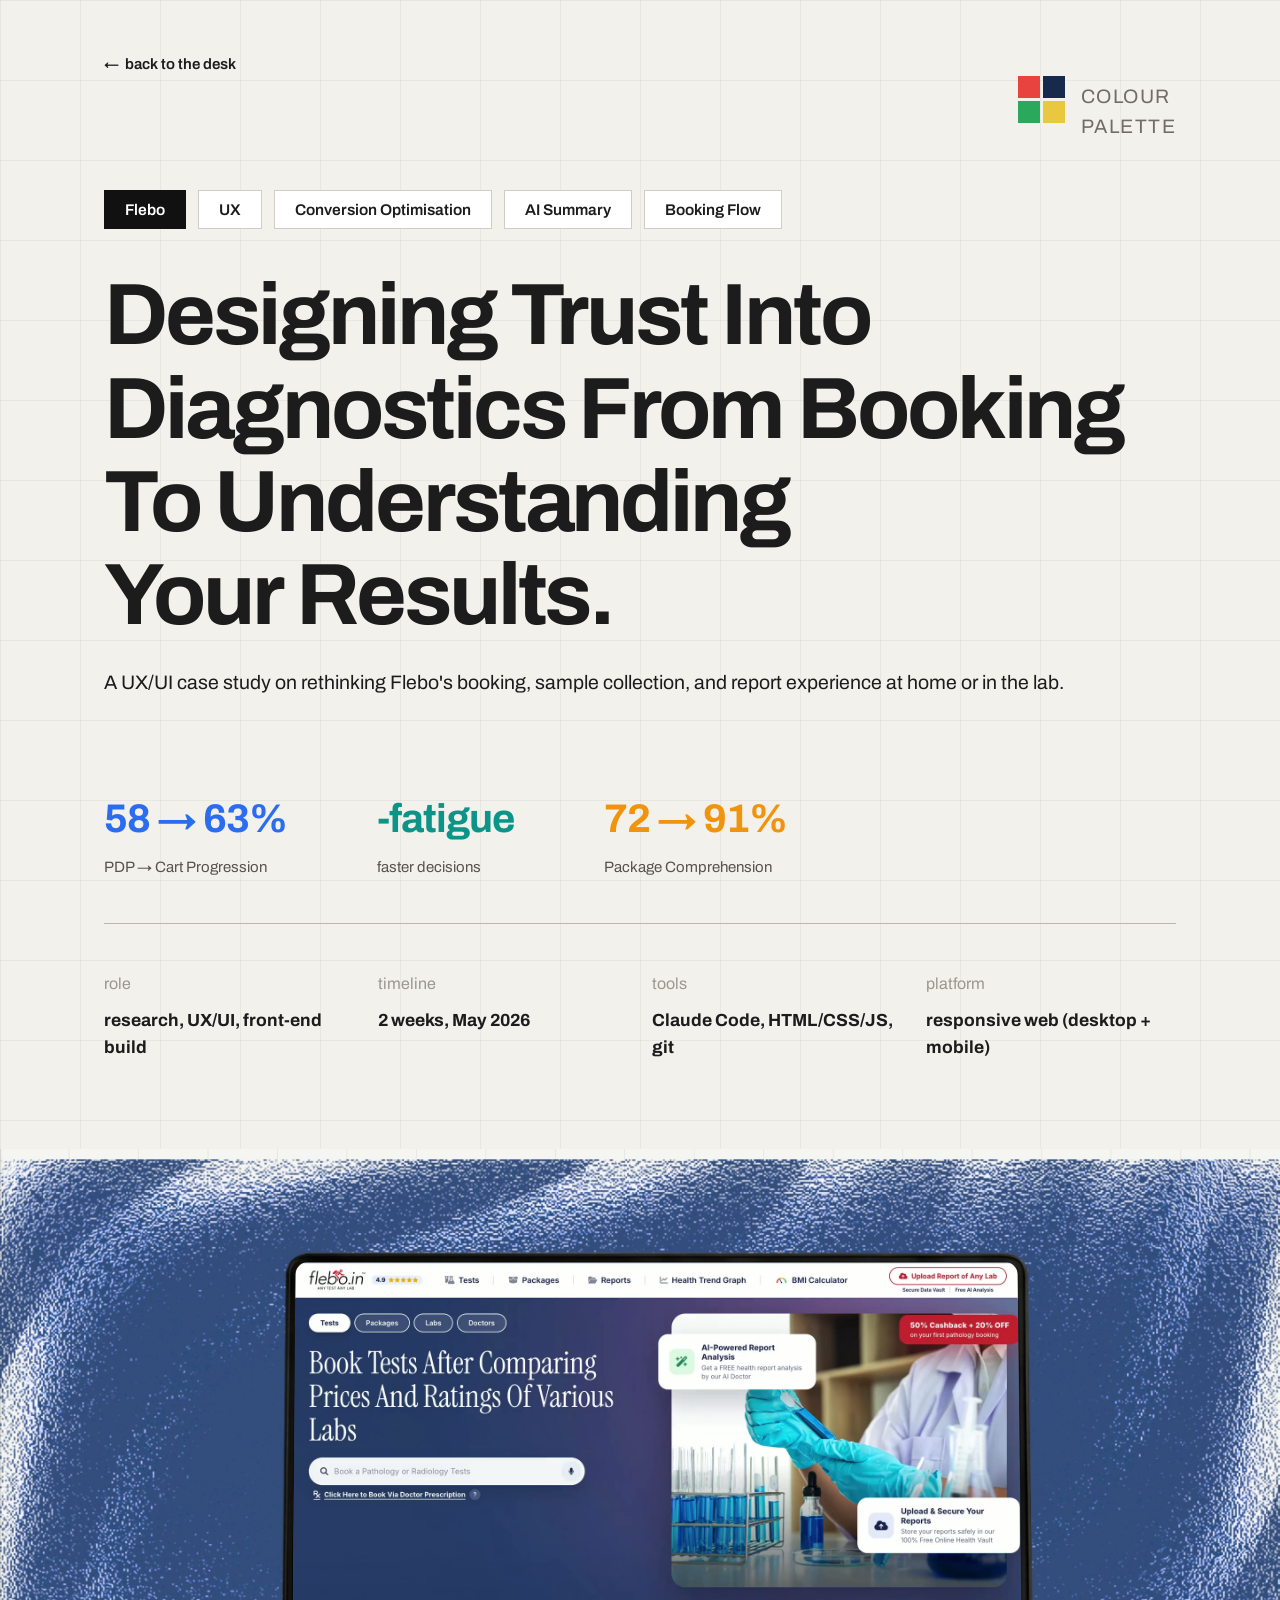
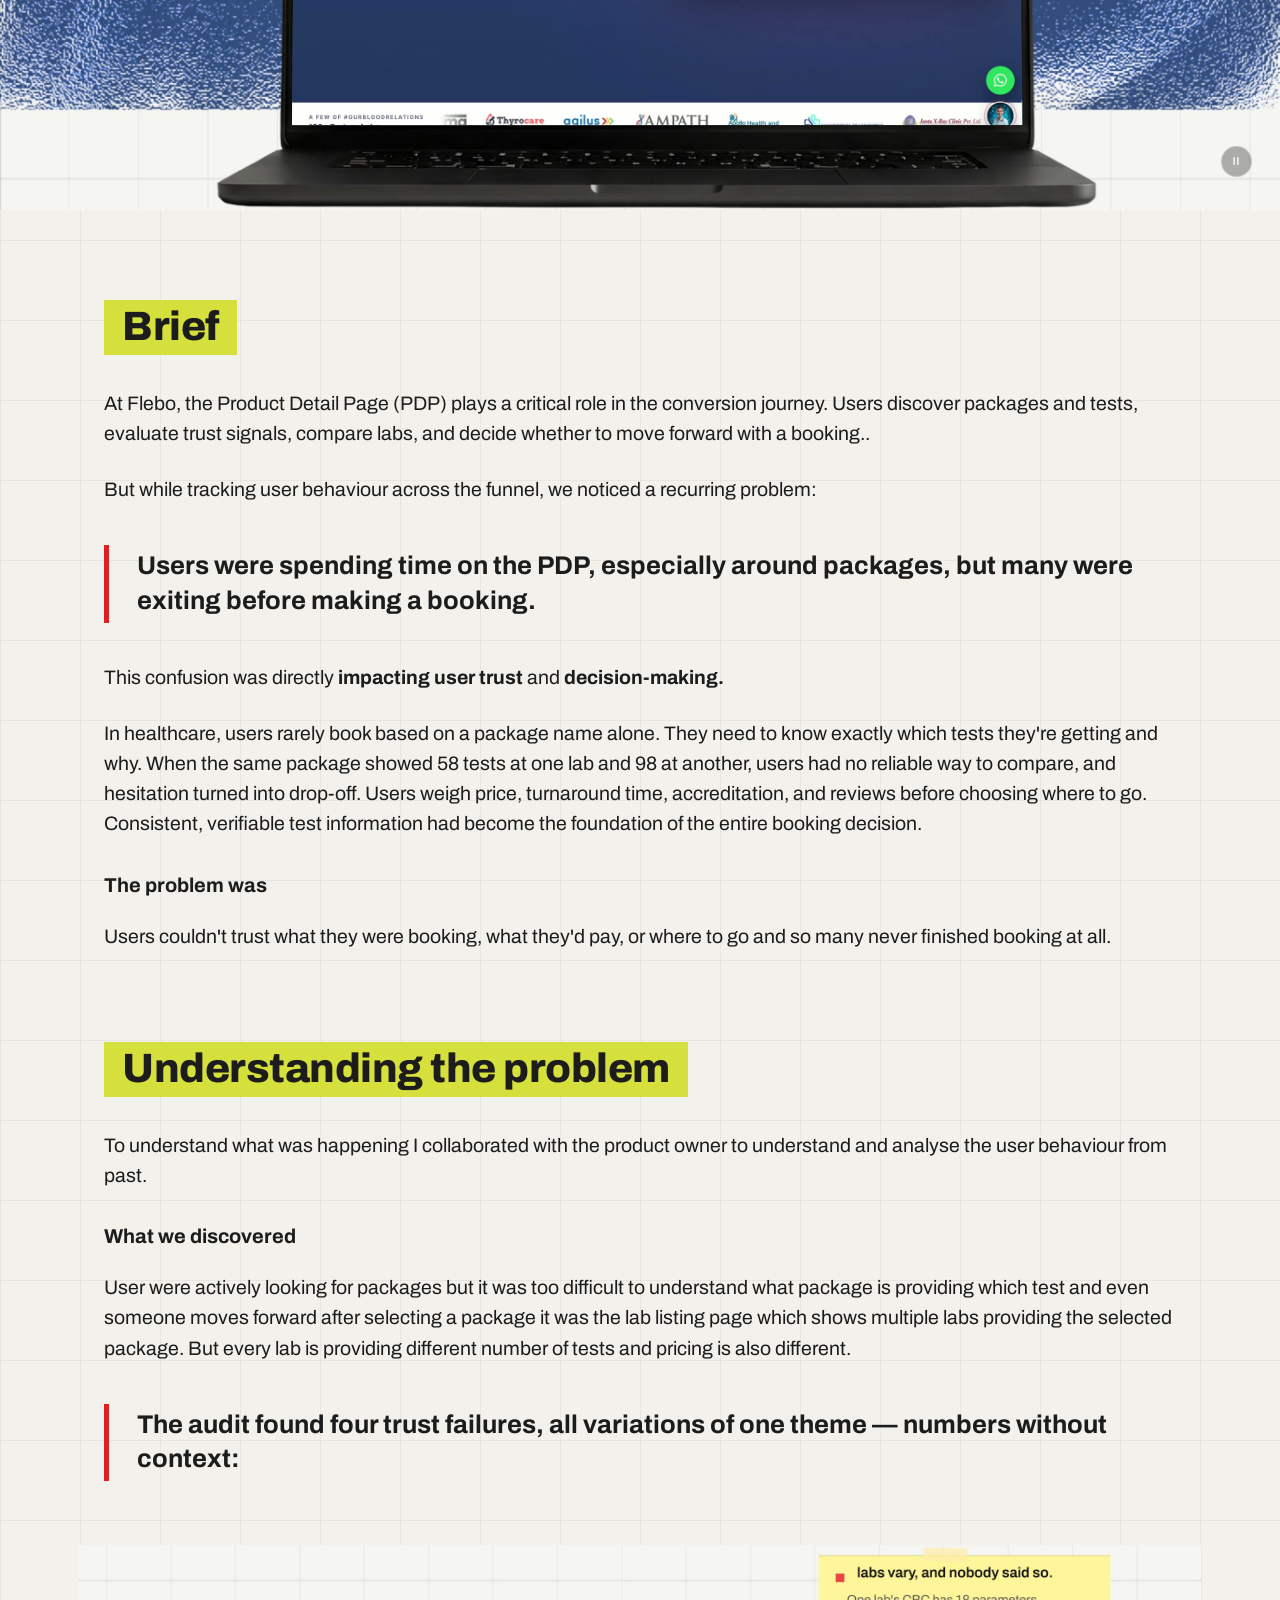
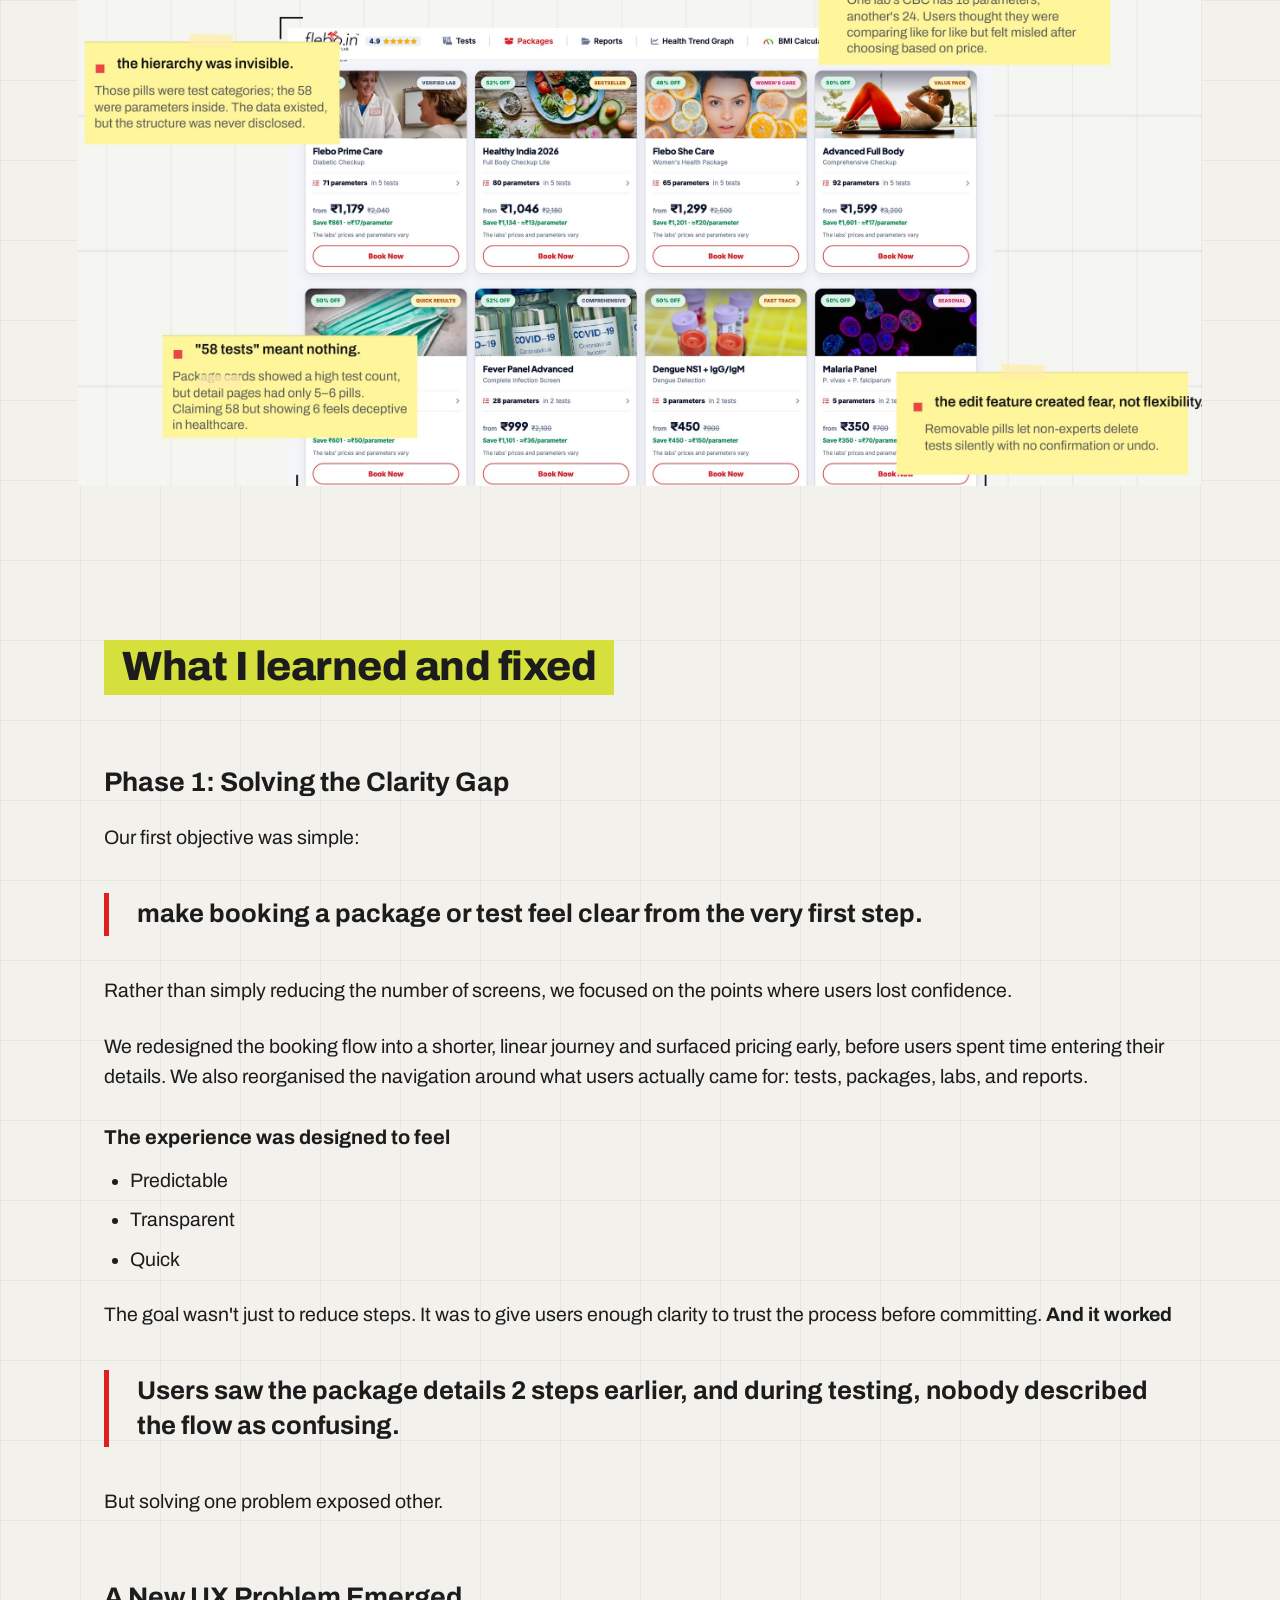
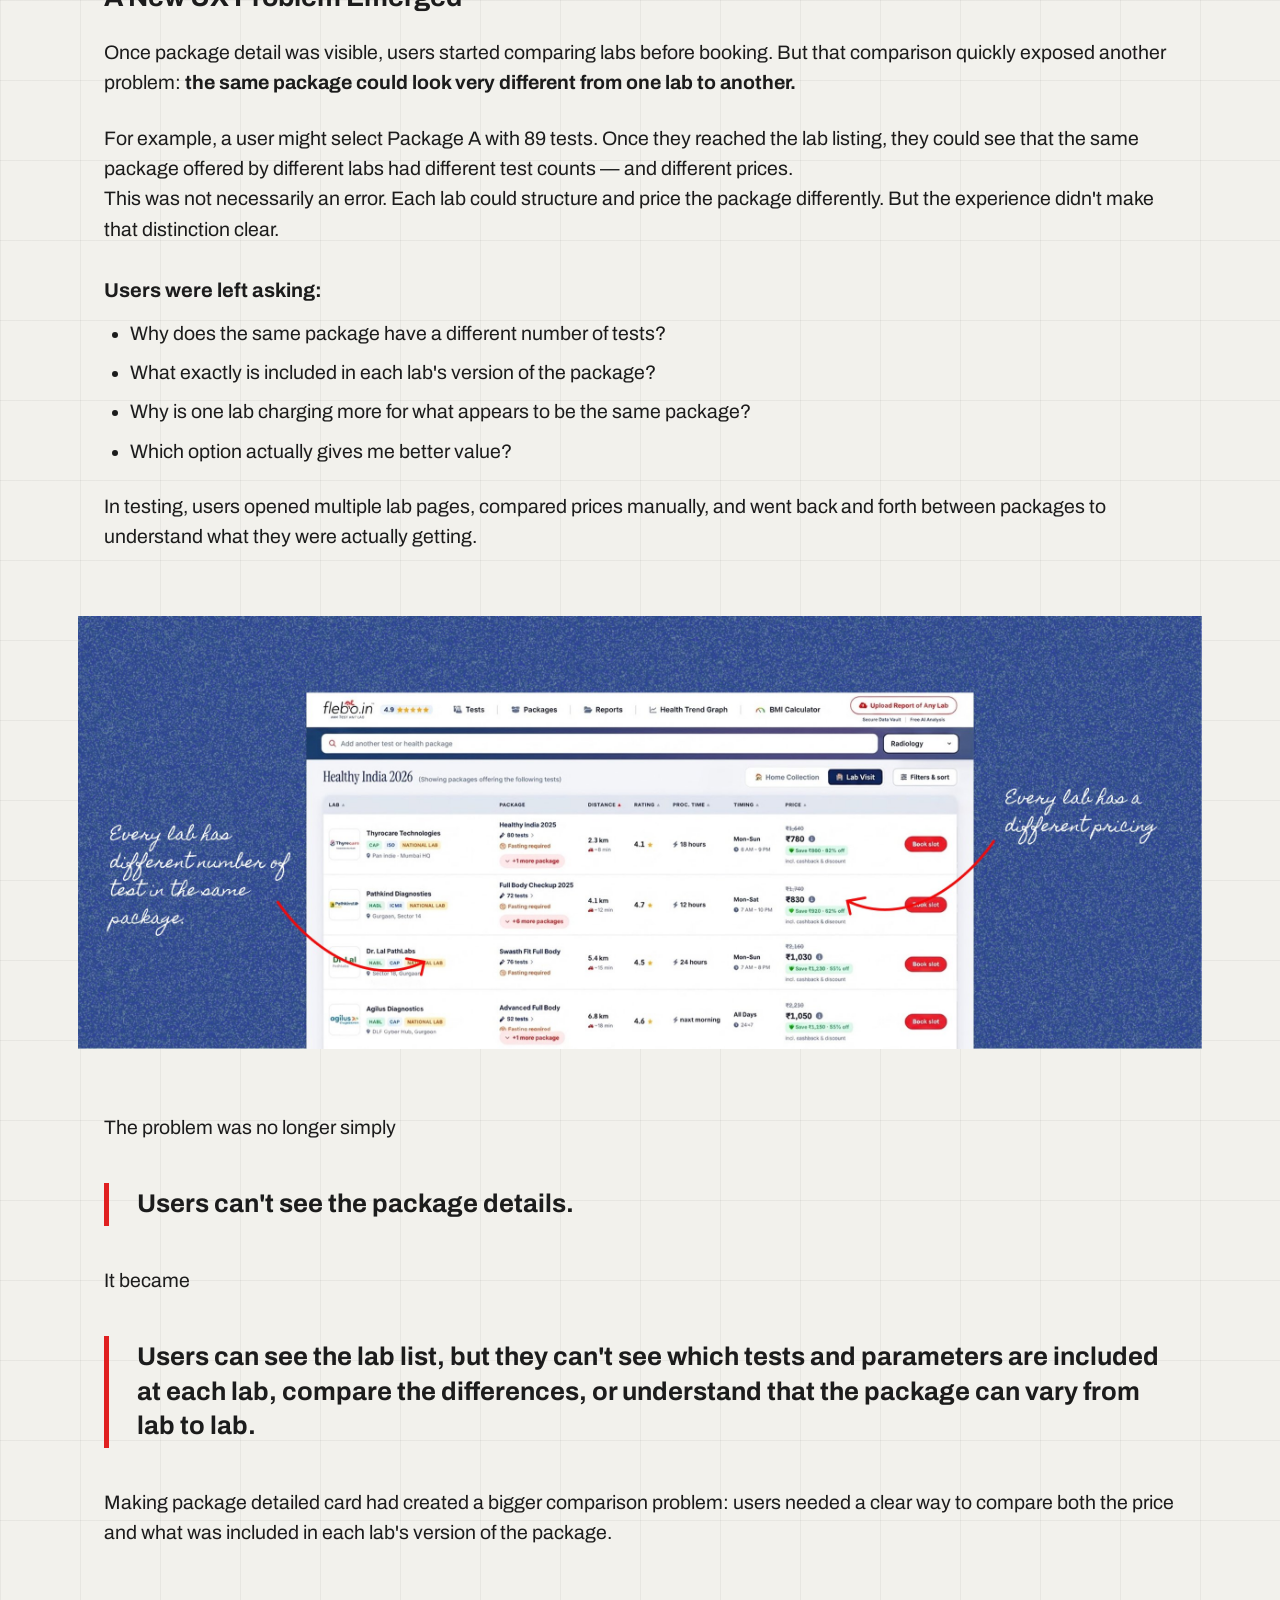
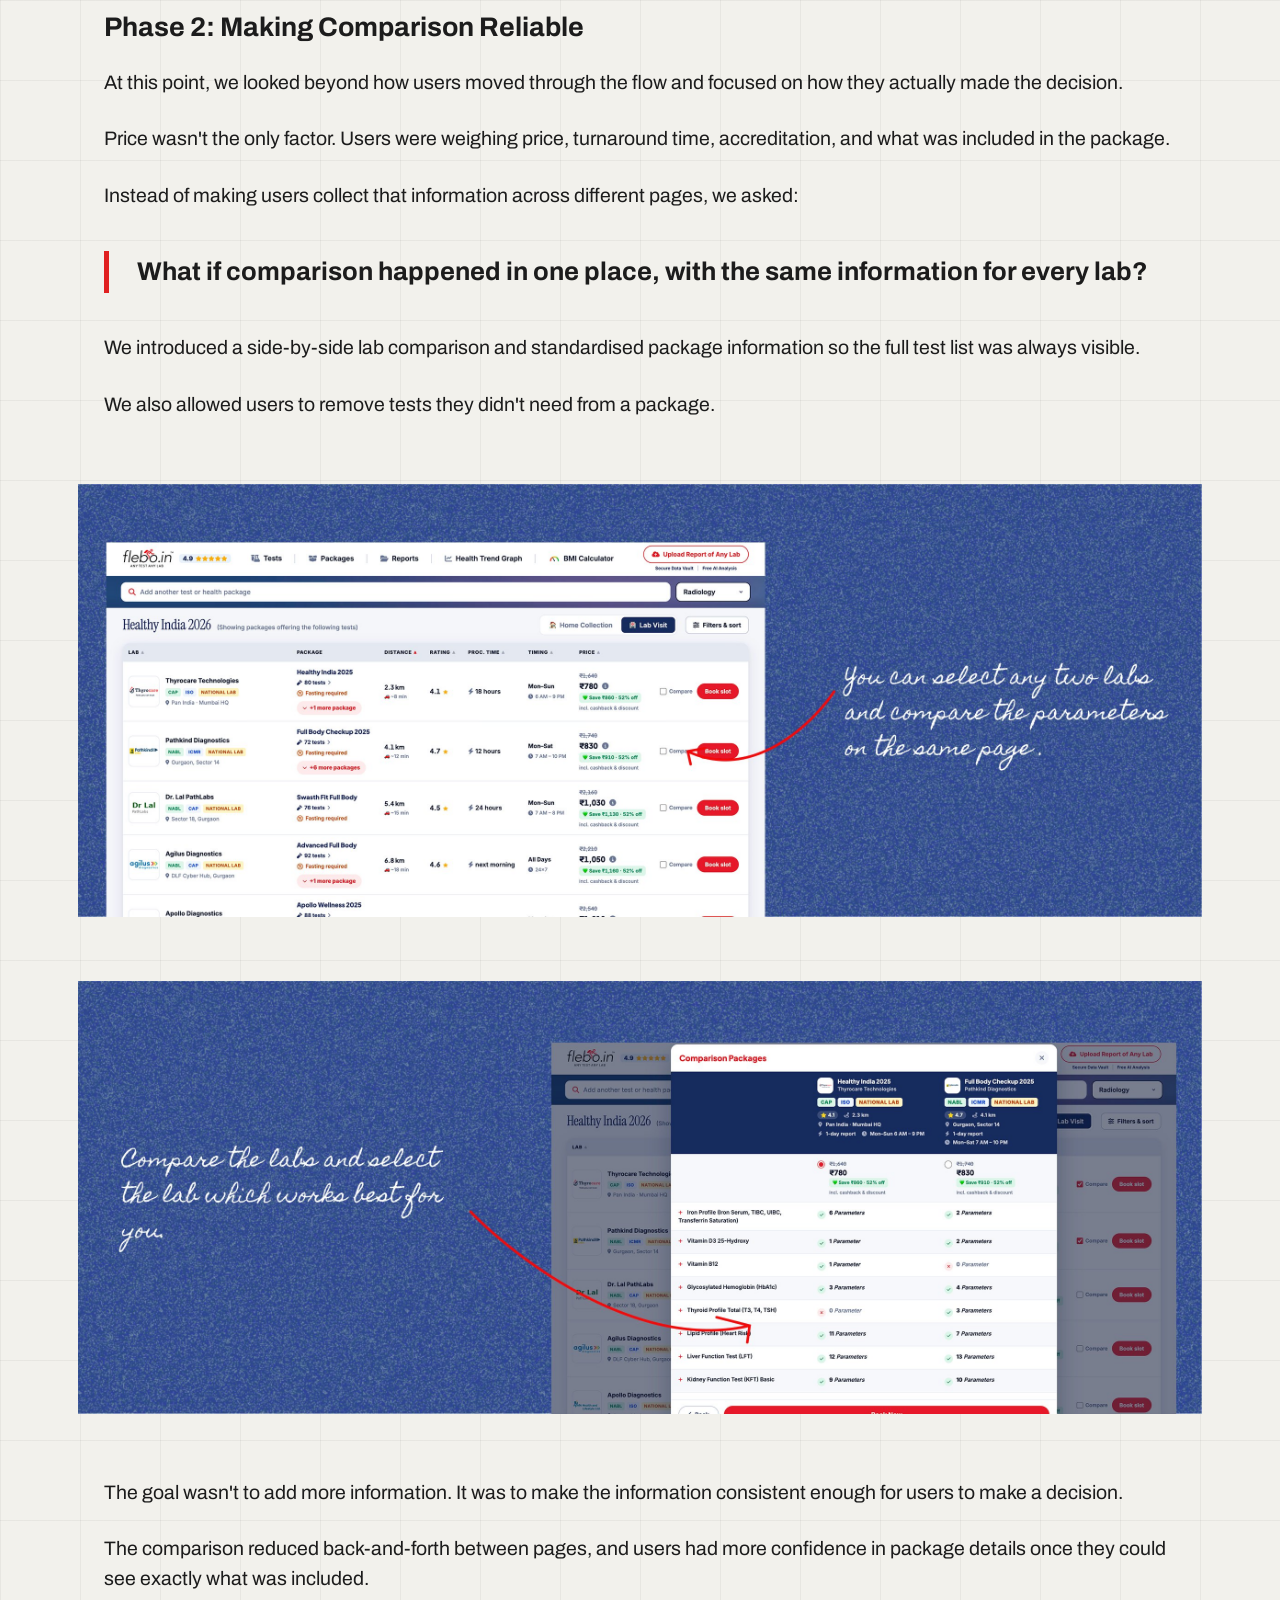
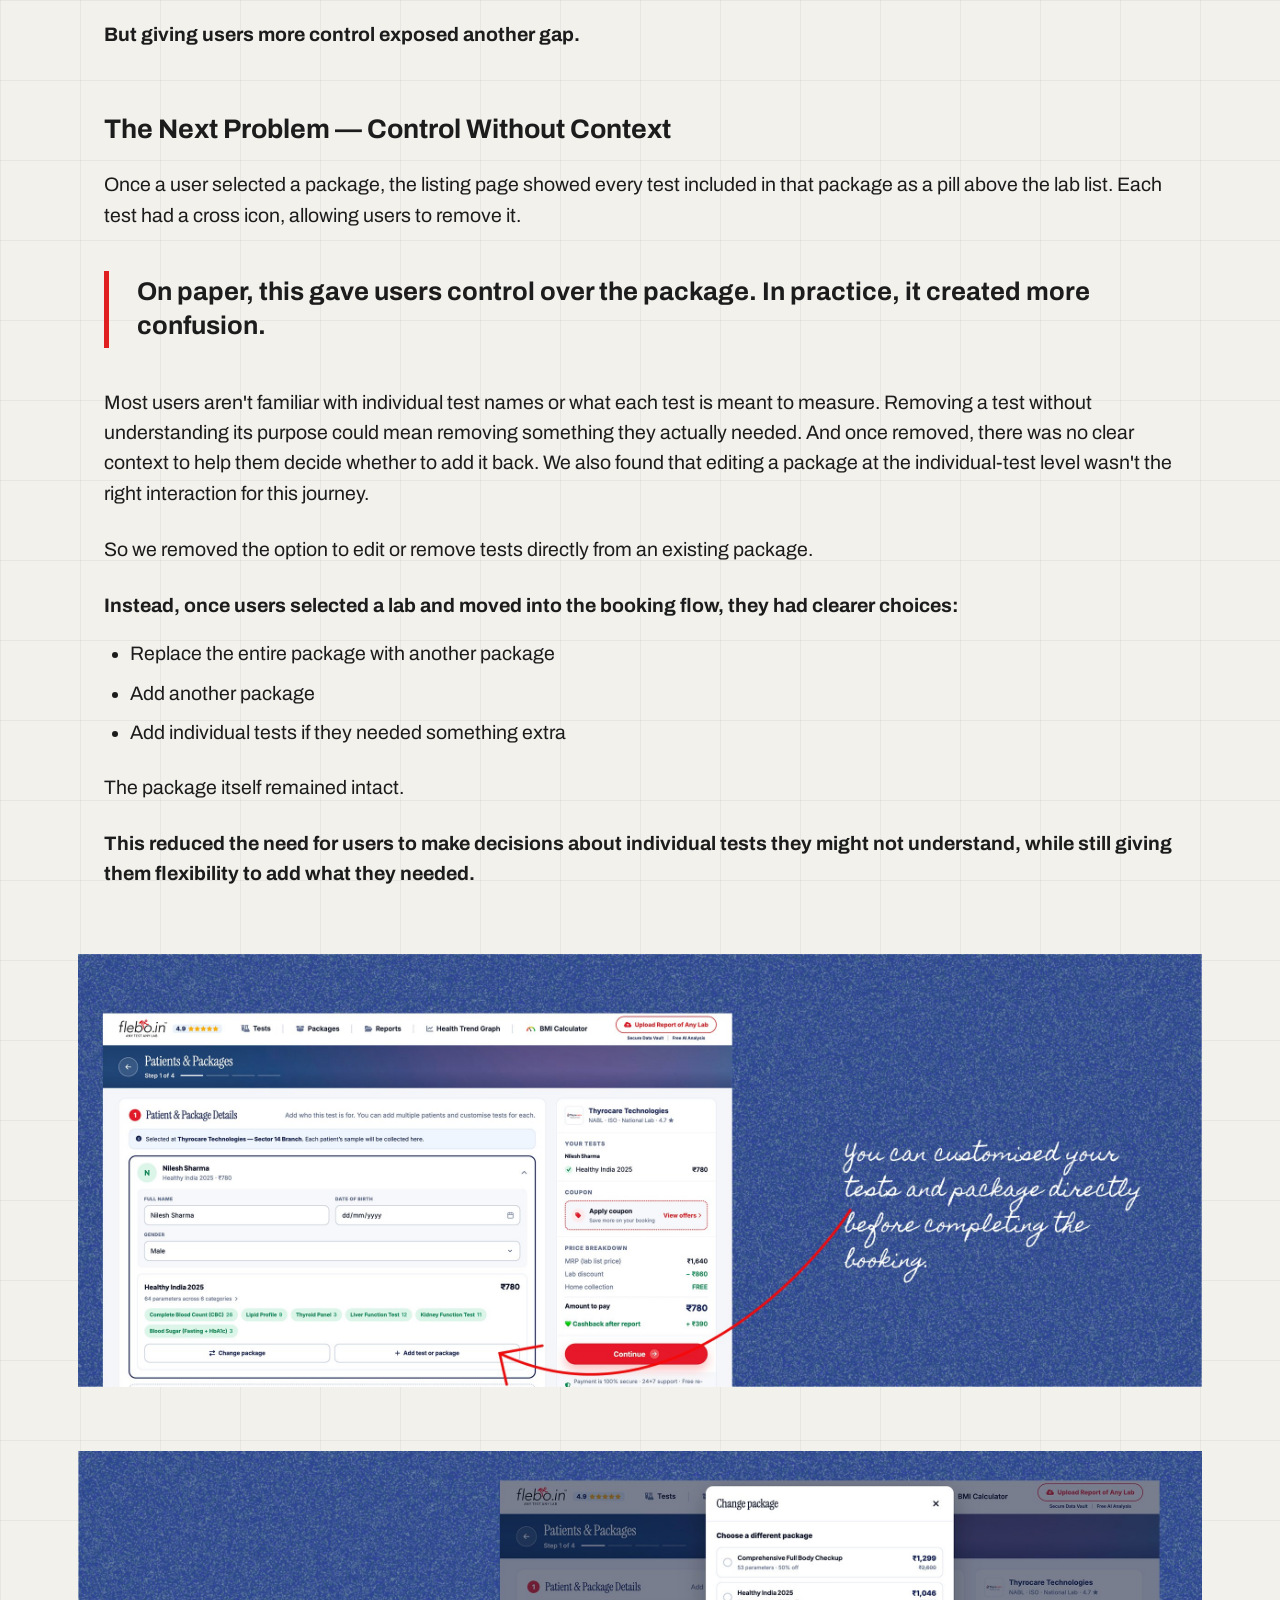
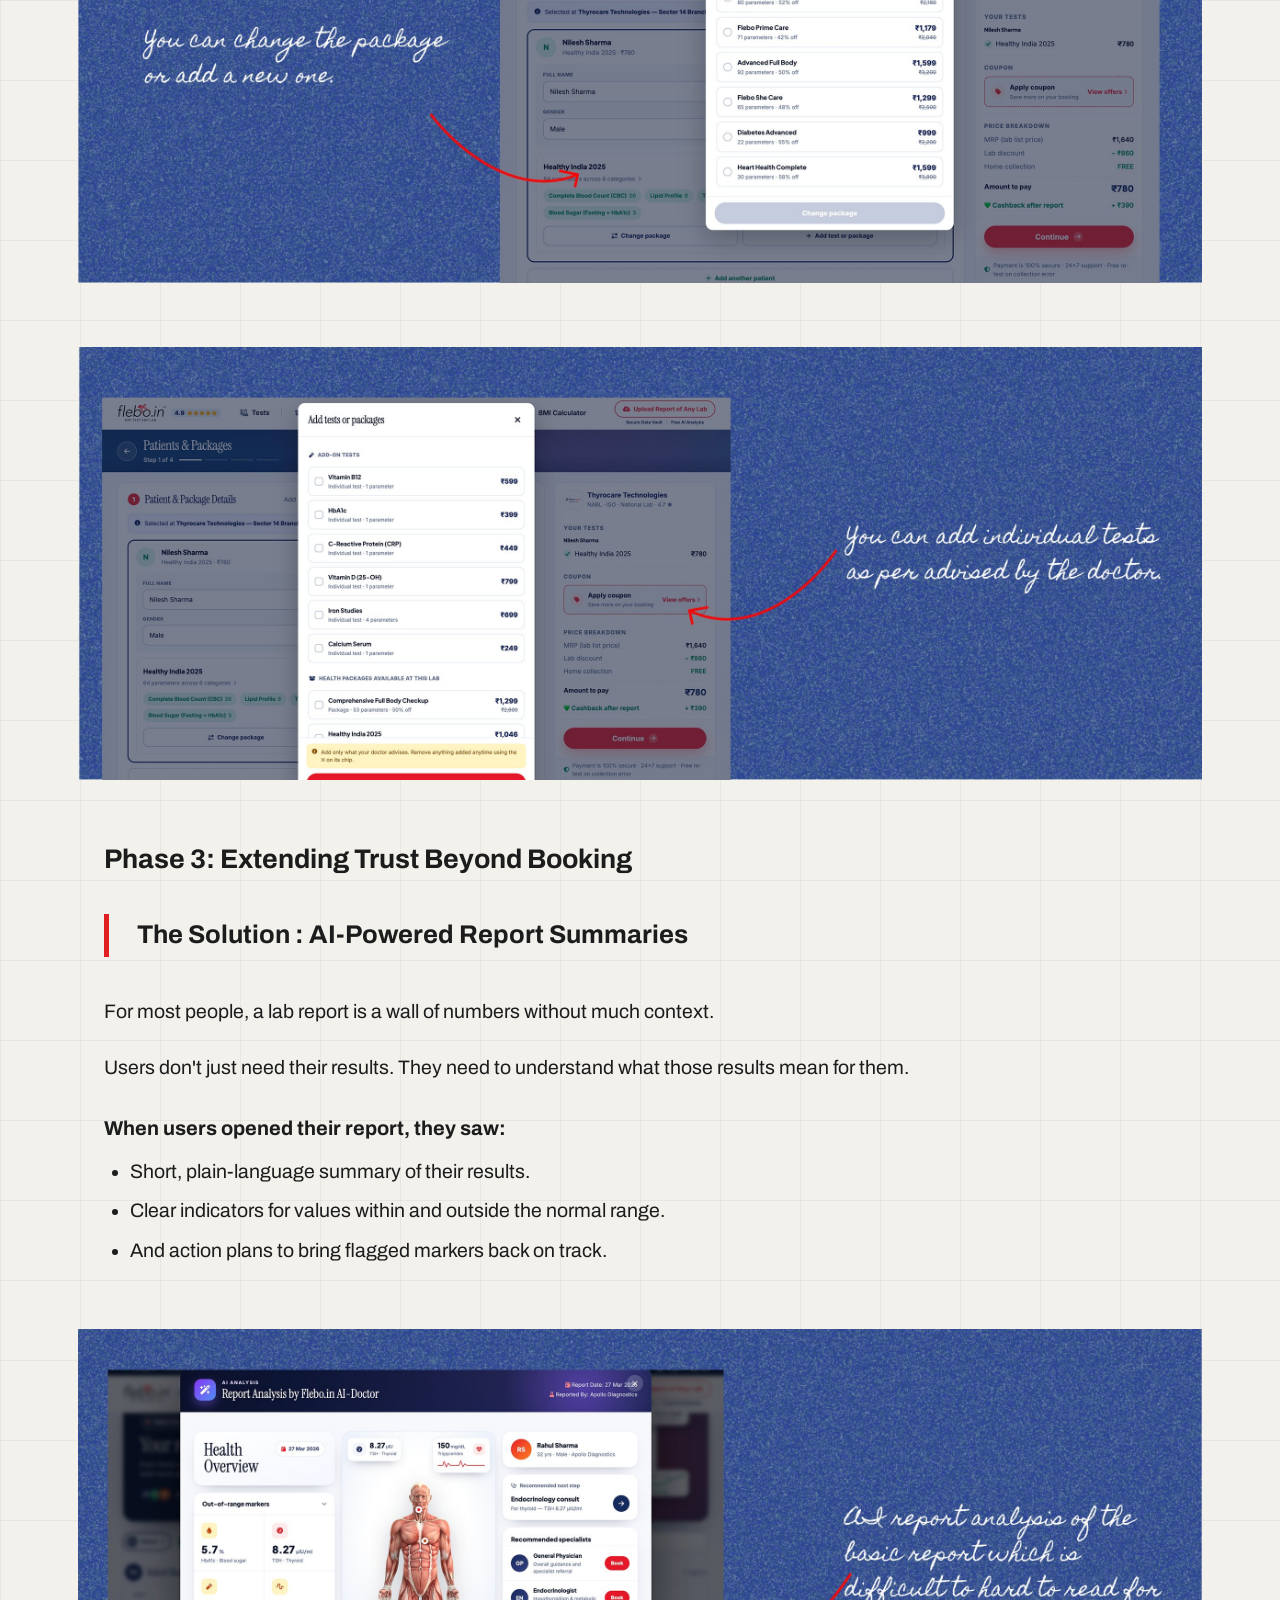
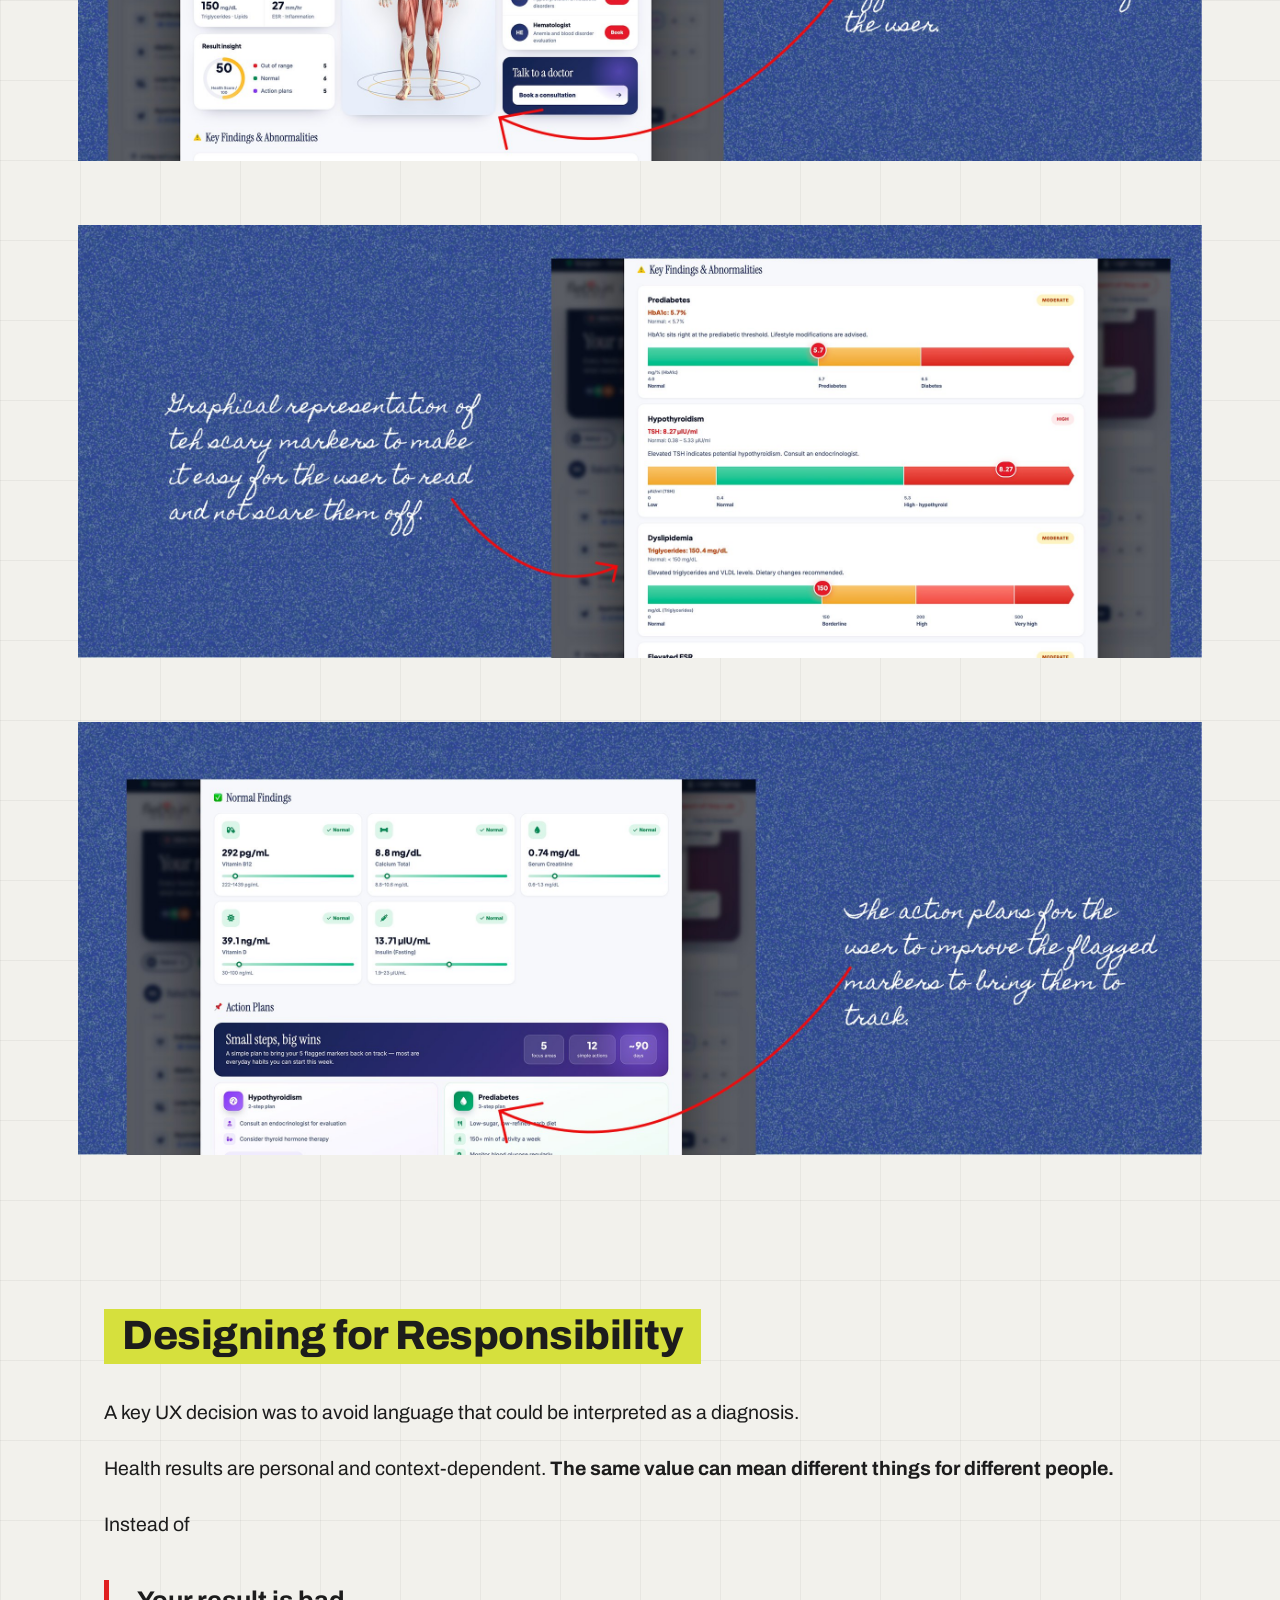
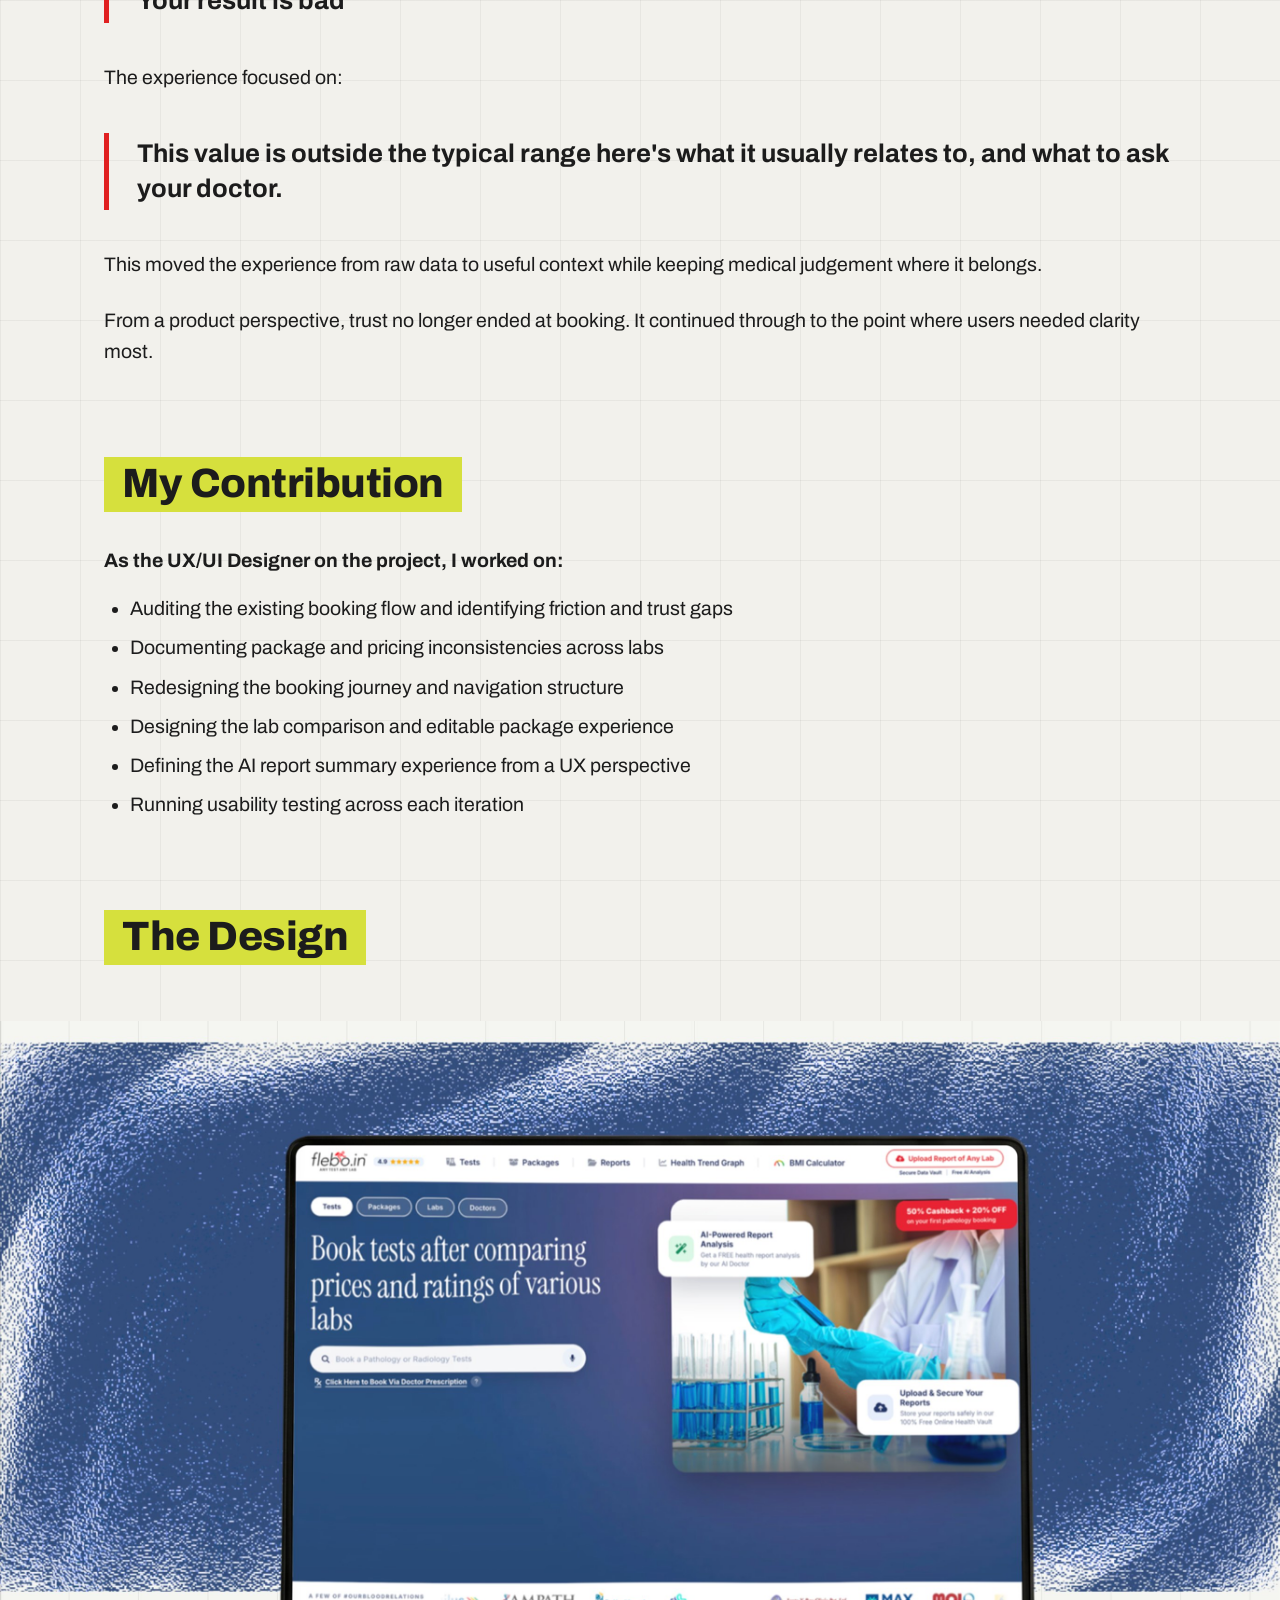
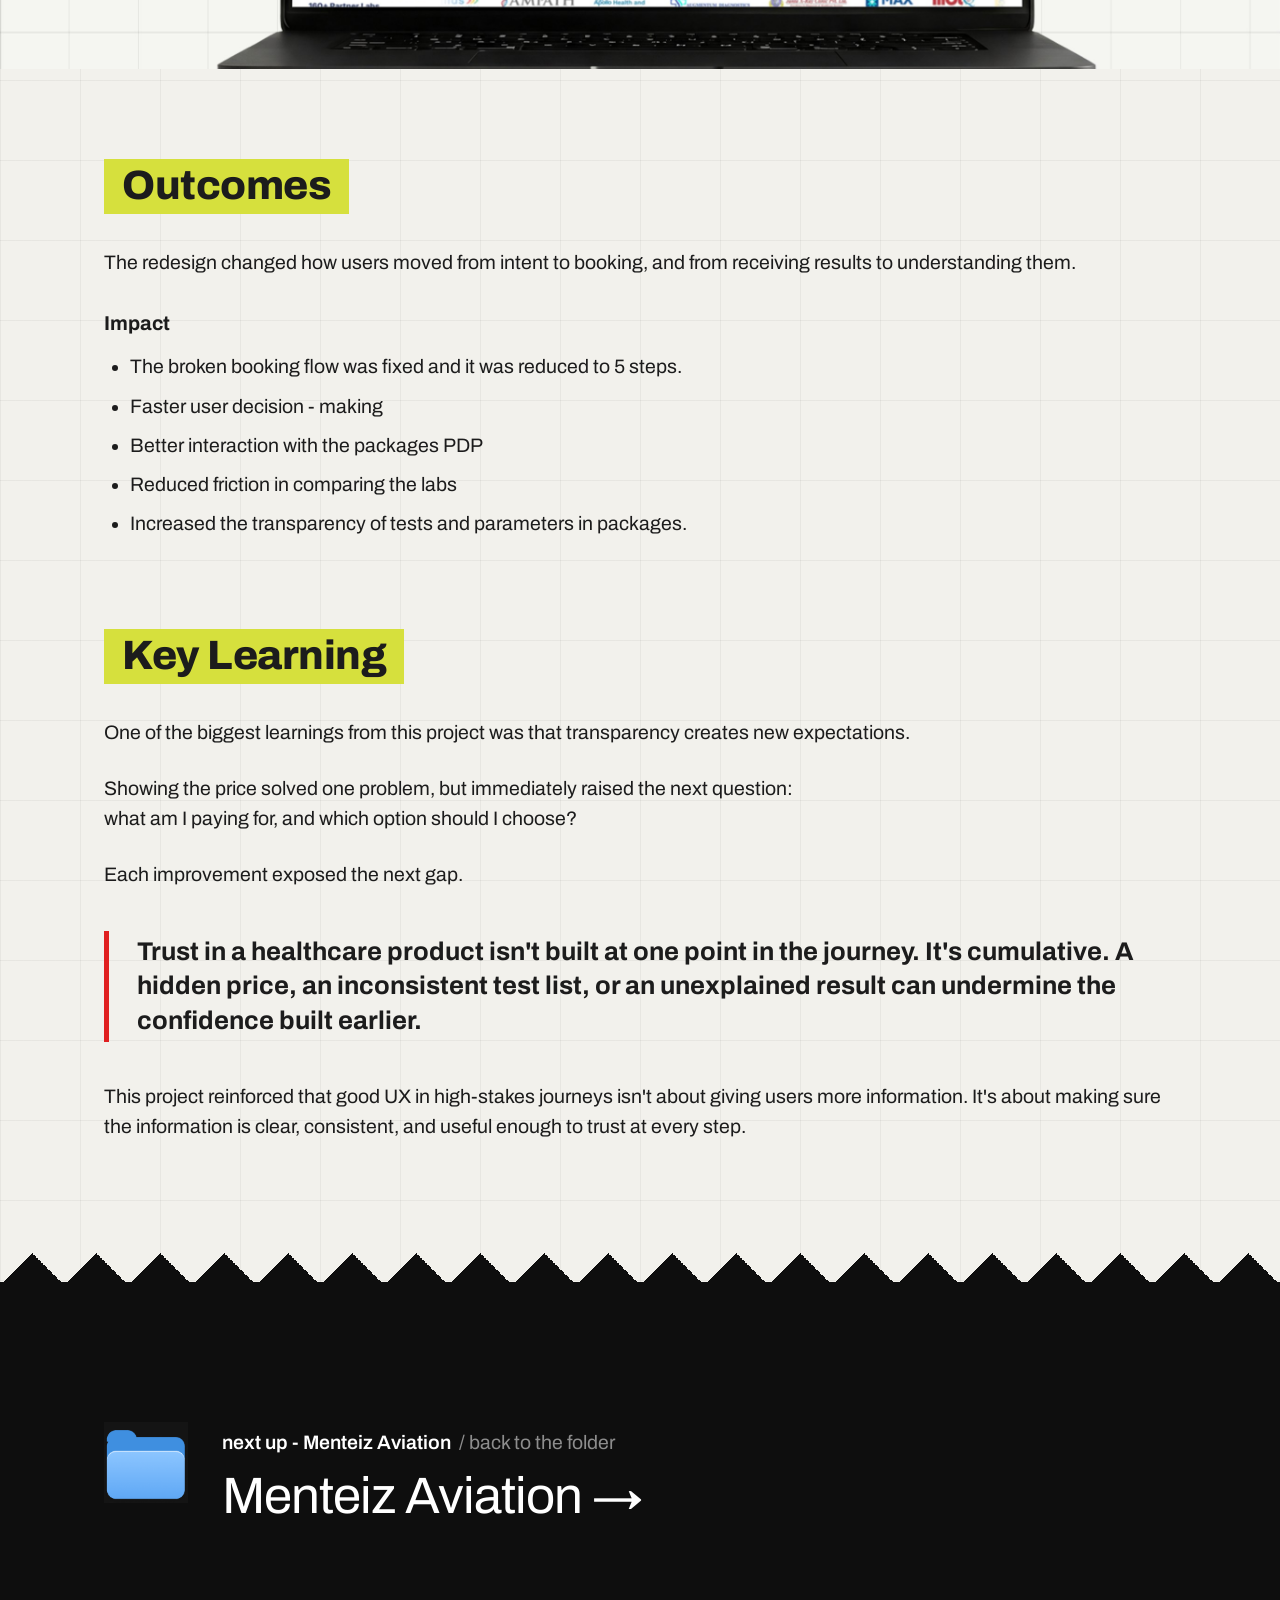
==== commit b1ad683e: "Projects window and case study heroes play the screen recordings - Desk: browser window rebuilt in C" ====
--- a/flebo.html
+++ b/flebo.html
@@ -9,8 +9,8 @@
 <link rel="preconnect" href="https://fonts.googleapis.com">
 <link rel="preconnect" href="https://fonts.gstatic.com" crossorigin>
 <link href="https://fonts.googleapis.com/css2?family=Archivo:wght@400;600;700;800&display=swap" rel="stylesheet">
-<link rel="stylesheet" href="case.css?v=20260914b">
-<script src="analytics.js?v=20260914" defer></script>
+<link rel="stylesheet" href="case.css?v=20260923g">
+<script src="analytics.js?v=20260923b" defer></script>
 </head>
 <body class="cs" data-page="flebo" data-case="Flebo">
 <div class="cs-page">
@@ -52,7 +52,17 @@
     </div>
   </div>
 
-  <img class="full" src="assets/flebo/hero.jpg" alt="Flebo homepage on a MacBook">
+  <!-- The booking-flow recording plays on the MacBook's screen -->
+  <div class="full full-video">
+    <img src="assets/flebo/hero.jpg" alt="Flebo homepage on a MacBook">
+    <div class="screen-video flebo-mac">
+      <video src="assets/projects/flebo.mp4?v=2" poster="assets/projects/flebo-poster.jpg?v=2" muted playsinline loop preload="none" aria-label="Screen recording: comparing packages and booking a lab test on the redesigned Flebo site"></video>
+    </div>
+    <button class="video-toggle on-photo" type="button" aria-label="Pause video">
+      <svg class="icon-pause" viewBox="0 0 16 16" aria-hidden="true"><path d="M5.5 3.5v9M10.5 3.5v9"/></svg>
+      <svg class="icon-play" viewBox="0 0 16 16" aria-hidden="true"><path d="M5 3.2v9.6L12.6 8z"/></svg>
+    </button>
+  </div>
 
   <div class="wrap">
     <h2 class="hl">Brief</h2>
@@ -222,5 +232,6 @@
     });
   }
 </script>
+<script src="case-video.js?v=20260923a"></script>
 </body>
 </html>
--- a/case.css
+++ b/case.css
@@ -72,6 +72,55 @@
 .fig { display: block; width: calc(100% + 52px); margin: 64px -26px; }
 .full { display: block; width: 100%; margin: 48px 0 0; }
 img { max-width: none; }
+
+/* A full-width figure whose phone plays the screen recording: the video sits exactly
+   over the still phone (positions measured on the 1492x960 image), and the mask trims
+   the recording's black surround to the phone body + side buttons (878x1772 crop). */
+.full-video { position: relative; }
+.full-video > img { display: block; width: 100%; }
+.phone-video {
+  position: absolute; left: 14.06%; top: 6.72%; width: 27.57%; aspect-ratio: 878 / 1772;
+  -webkit-mask: url("data:image/svg+xml,%3Csvg xmlns='http://www.w3.org/2000/svg' viewBox='0 0 878 1772' preserveAspectRatio='none'%3E%3Crect x='9' y='1' width='862' height='1770' rx='140'/%3E%3Crect x='1' y='352' width='12' height='68' rx='4'/%3E%3Crect x='1' y='481' width='12' height='135' rx='4'/%3E%3Crect x='1' y='653' width='12' height='135' rx='4'/%3E%3Crect x='866' y='527' width='12' height='214' rx='4'/%3E%3C/svg%3E") 0 0 / 100% 100% no-repeat;
+  mask: url("data:image/svg+xml,%3Csvg xmlns='http://www.w3.org/2000/svg' viewBox='0 0 878 1772' preserveAspectRatio='none'%3E%3Crect x='9' y='1' width='862' height='1770' rx='140'/%3E%3Crect x='1' y='352' width='12' height='68' rx='4'/%3E%3Crect x='1' y='481' width='12' height='135' rx='4'/%3E%3Crect x='1' y='653' width='12' height='135' rx='4'/%3E%3Crect x='866' y='527' width='12' height='214' rx='4'/%3E%3C/svg%3E") 0 0 / 100% 100% no-repeat;
+}
+.phone-video video { display: block; width: 100%; height: 100%; object-fit: fill; }
+/* Kargo hero (1492x672): the recording's iPhone replaces the held phone. It matches the
+   old phone's width (x 604-892) and, being taller, covers it top to bottom; the hand's
+   fingers and thumb sit beside/behind the phone, so nothing needs to overlap it. */
+.phone-video.in-hand { left: 40.28%; top: 4.31%; width: 19.66%; }
+/* A recording filling a pictured screen: the box is the screen's bounding rect on the
+   figure image and the video covers it, object-position choosing which band shows. */
+.screen-video { position: absolute; overflow: hidden; }
+.screen-video video { display: block; width: 100%; height: 100%; object-fit: cover; }
+/* Flebo hero (2743x1415): the MacBook screen spans x 625-2190, y 242-1233, narrows
+   ~8px per side toward the top (perspective) and has ~27px rounded top corners; the
+   mask traces that shape in the box's own 1566x992 units. As in the still, the
+   recording's location bar is cropped off the top. */
+.screen-video.flebo-mac {
+  left: 22.785%; top: 17.102%; width: 57.09%; height: 70.106%;
+  -webkit-mask: url("data:image/svg+xml,%3Csvg xmlns='http://www.w3.org/2000/svg' viewBox='0 0 1566 992' preserveAspectRatio='none'%3E%3Cpath d='M8 27A27 27 0 0 1 35 0H1529A27 27 0 0 1 1556 27L1566 992H0Z'/%3E%3C/svg%3E") 0 0 / 100% 100% no-repeat;
+  mask: url("data:image/svg+xml,%3Csvg xmlns='http://www.w3.org/2000/svg' viewBox='0 0 1566 992' preserveAspectRatio='none'%3E%3Cpath d='M8 27A27 27 0 0 1 35 0H1529A27 27 0 0 1 1556 27L1566 992H0Z'/%3E%3C/svg%3E") 0 0 / 100% 100% no-repeat;
+}
+.screen-video.flebo-mac video { object-position: 50% 53.6%; }
+/* Menteiz hero (1492x735): the screenshot at x 96-1396, y 64-720 is the recording's
+   first frame centre-cropped, so the video takes its place with the same crop. The
+   extra 1% width pushes the recording's scrollbar + window edge out on the right. */
+.screen-video.menteiz-shot { left: 6.434%; top: 8.707%; width: 87.198%; height: 89.388%; }
+.screen-video.menteiz-shot video { width: 101%; }
+/* pause/play, lined up with the annotations' rule */
+.video-toggle {
+  position: absolute; left: 48.8%; top: 84.5%; width: clamp(24px, 2.4vw, 34px); height: clamp(24px, 2.4vw, 34px);
+  display: grid; place-items: center; color: #fff;
+  border: 1px solid rgba(255, 255, 255, 0.3); border-radius: 50%; background: rgba(255, 255, 255, 0.08);
+  cursor: url("assets/cursor-pointer.svg") 9 4, pointer; transition: background 0.2s;
+}
+.video-toggle:hover { background: rgba(255, 255, 255, 0.2); }
+.video-toggle.on-photo { left: auto; top: auto; right: 2.2%; bottom: 5%; background: rgba(0, 0, 0, 0.3); backdrop-filter: blur(6px); }
+.video-toggle.on-photo:hover { background: rgba(0, 0, 0, 0.45); }
+.video-toggle svg { width: 42%; height: 42%; fill: none; stroke: currentColor; stroke-width: 1.8; stroke-linecap: round; stroke-linejoin: round; }
+.video-toggle .icon-play { display: none; fill: currentColor; stroke-width: 1.2; }
+.full-video.is-paused .icon-play { display: block; }
+.full-video.is-paused .icon-pause { display: none; }
 
 /* footer */
 .zig {
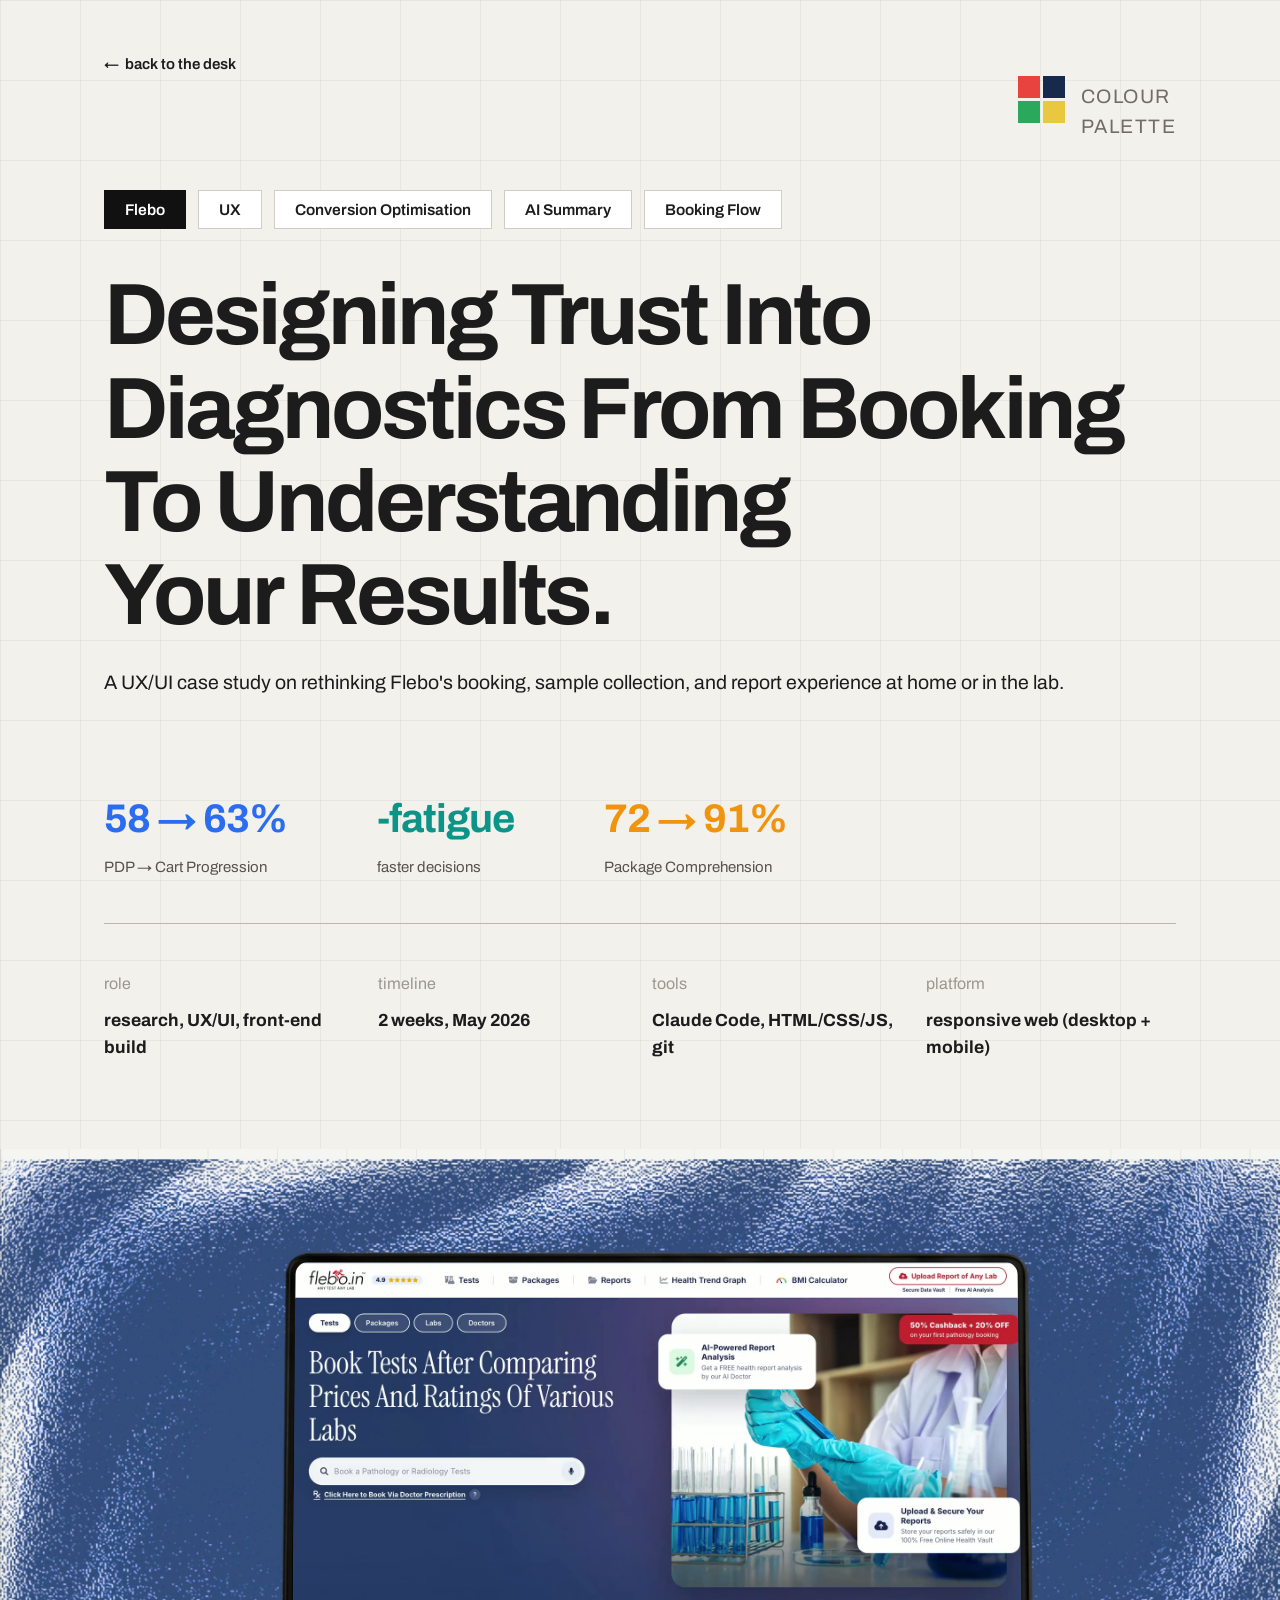
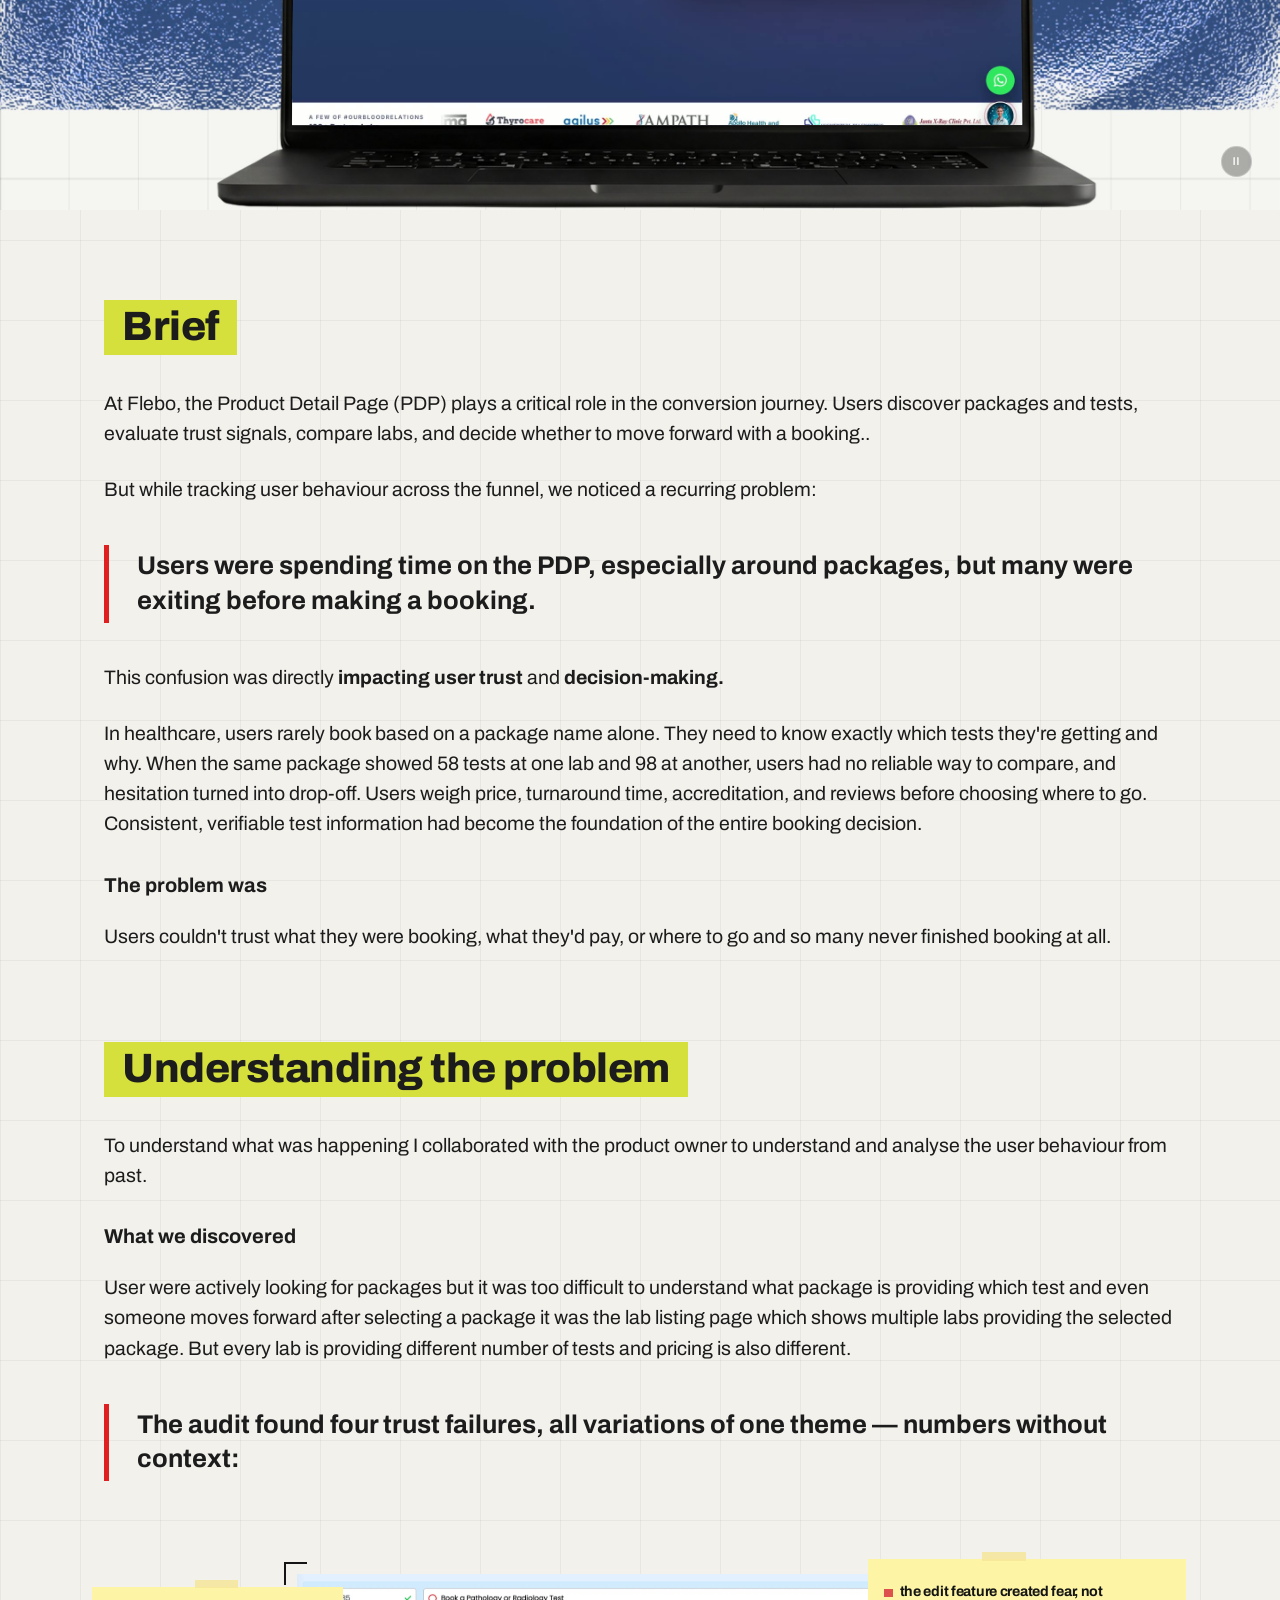
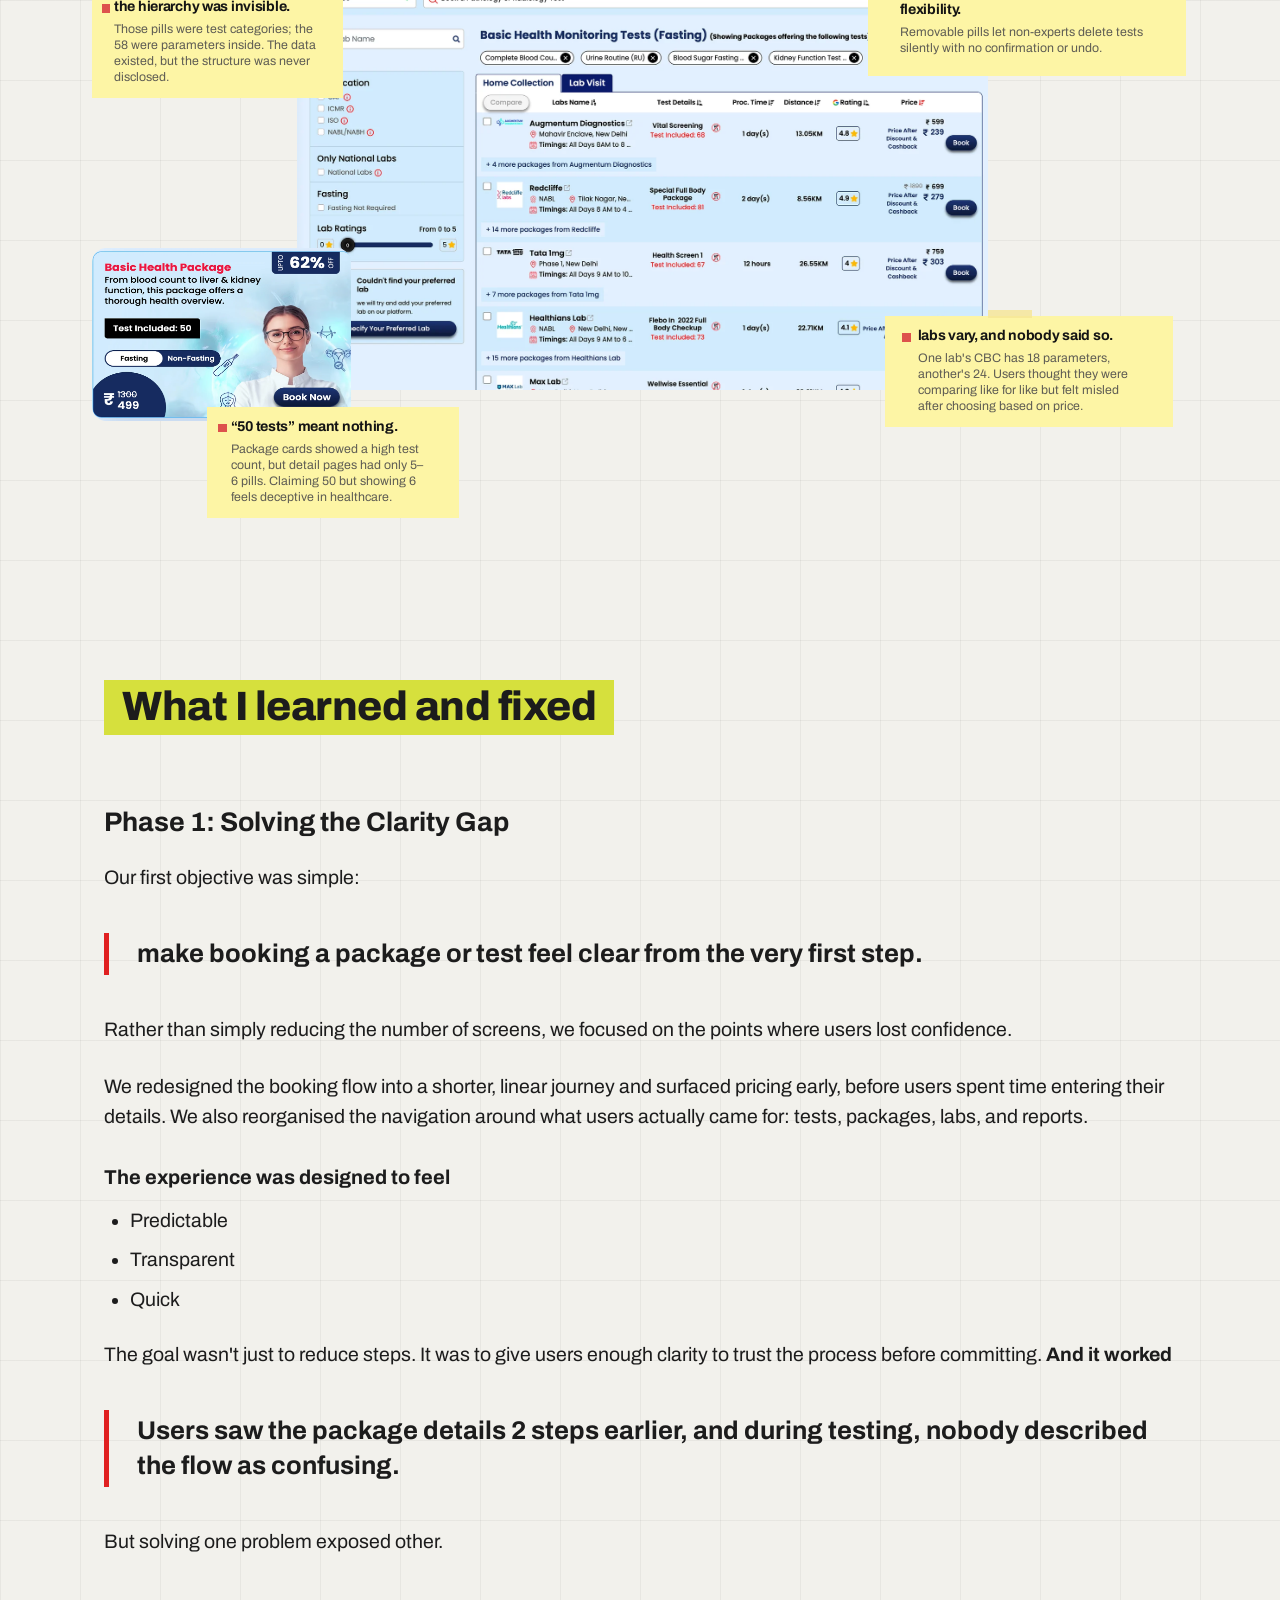
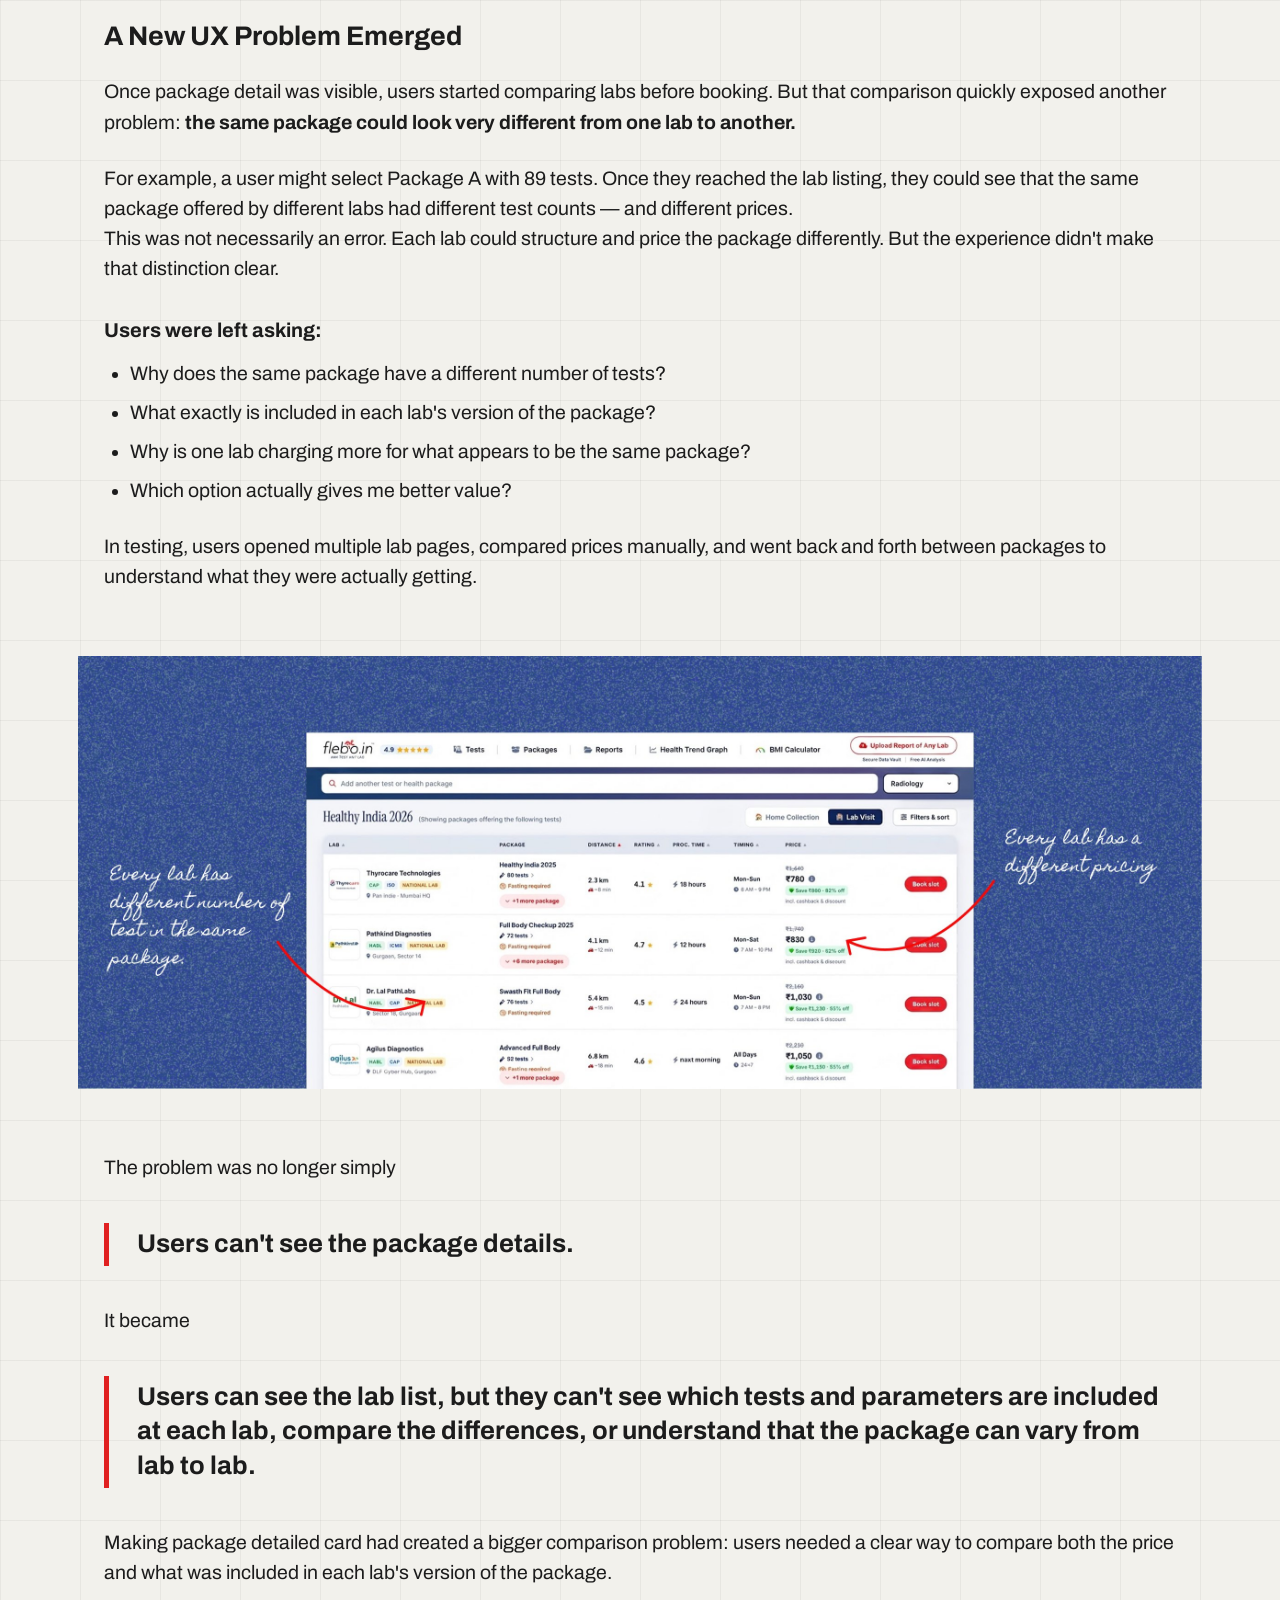
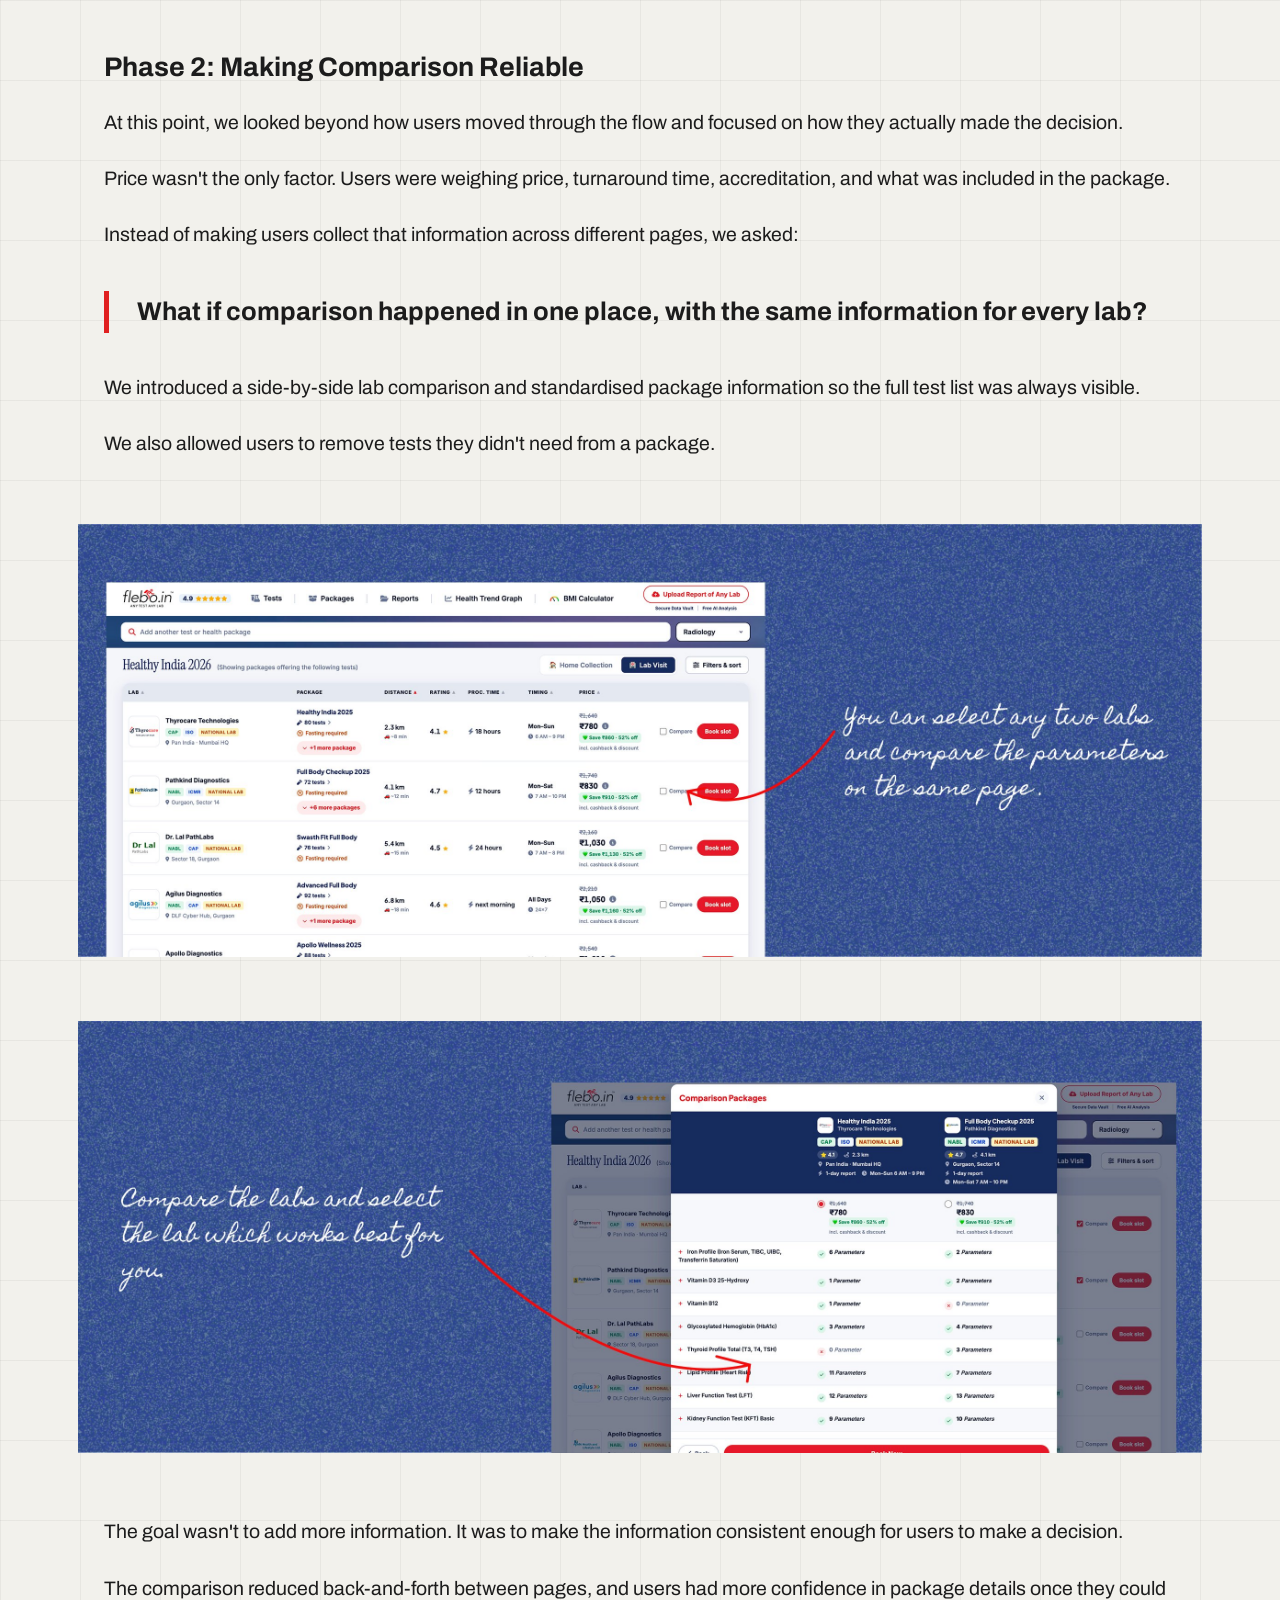
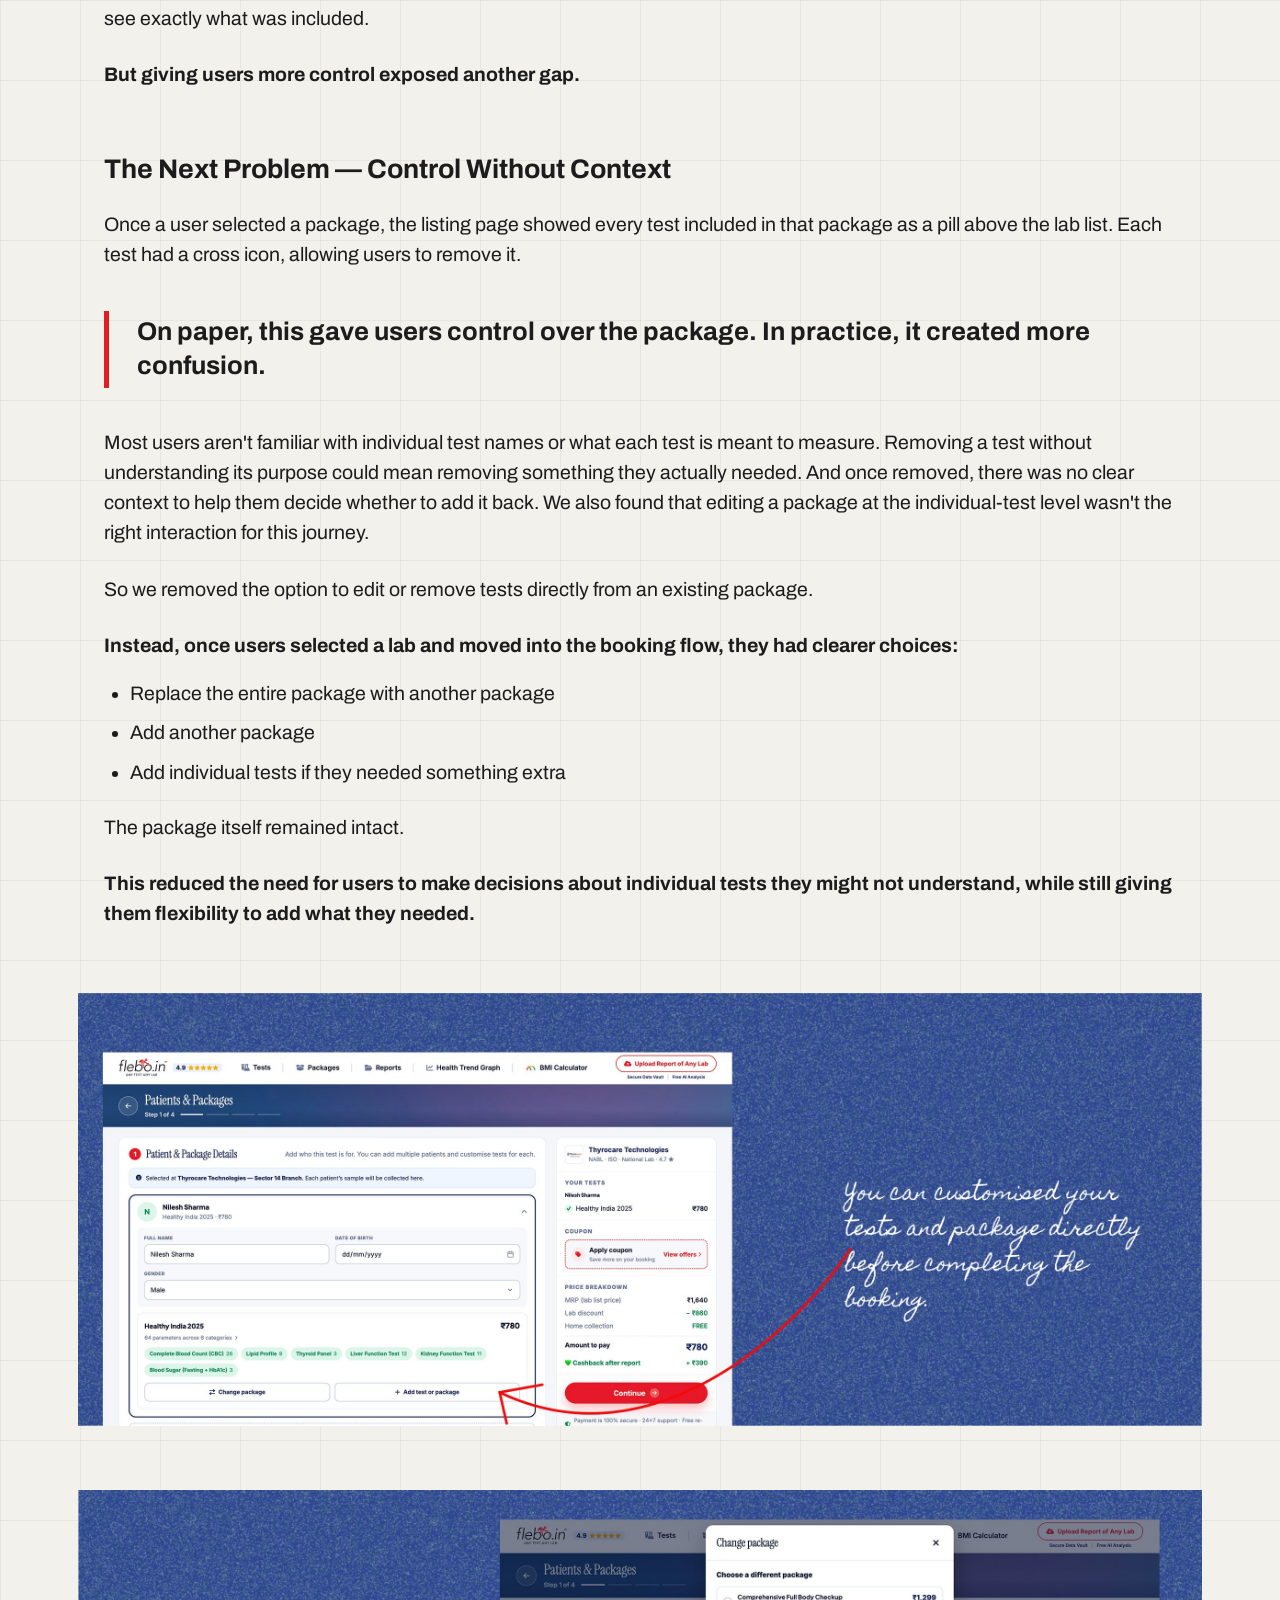
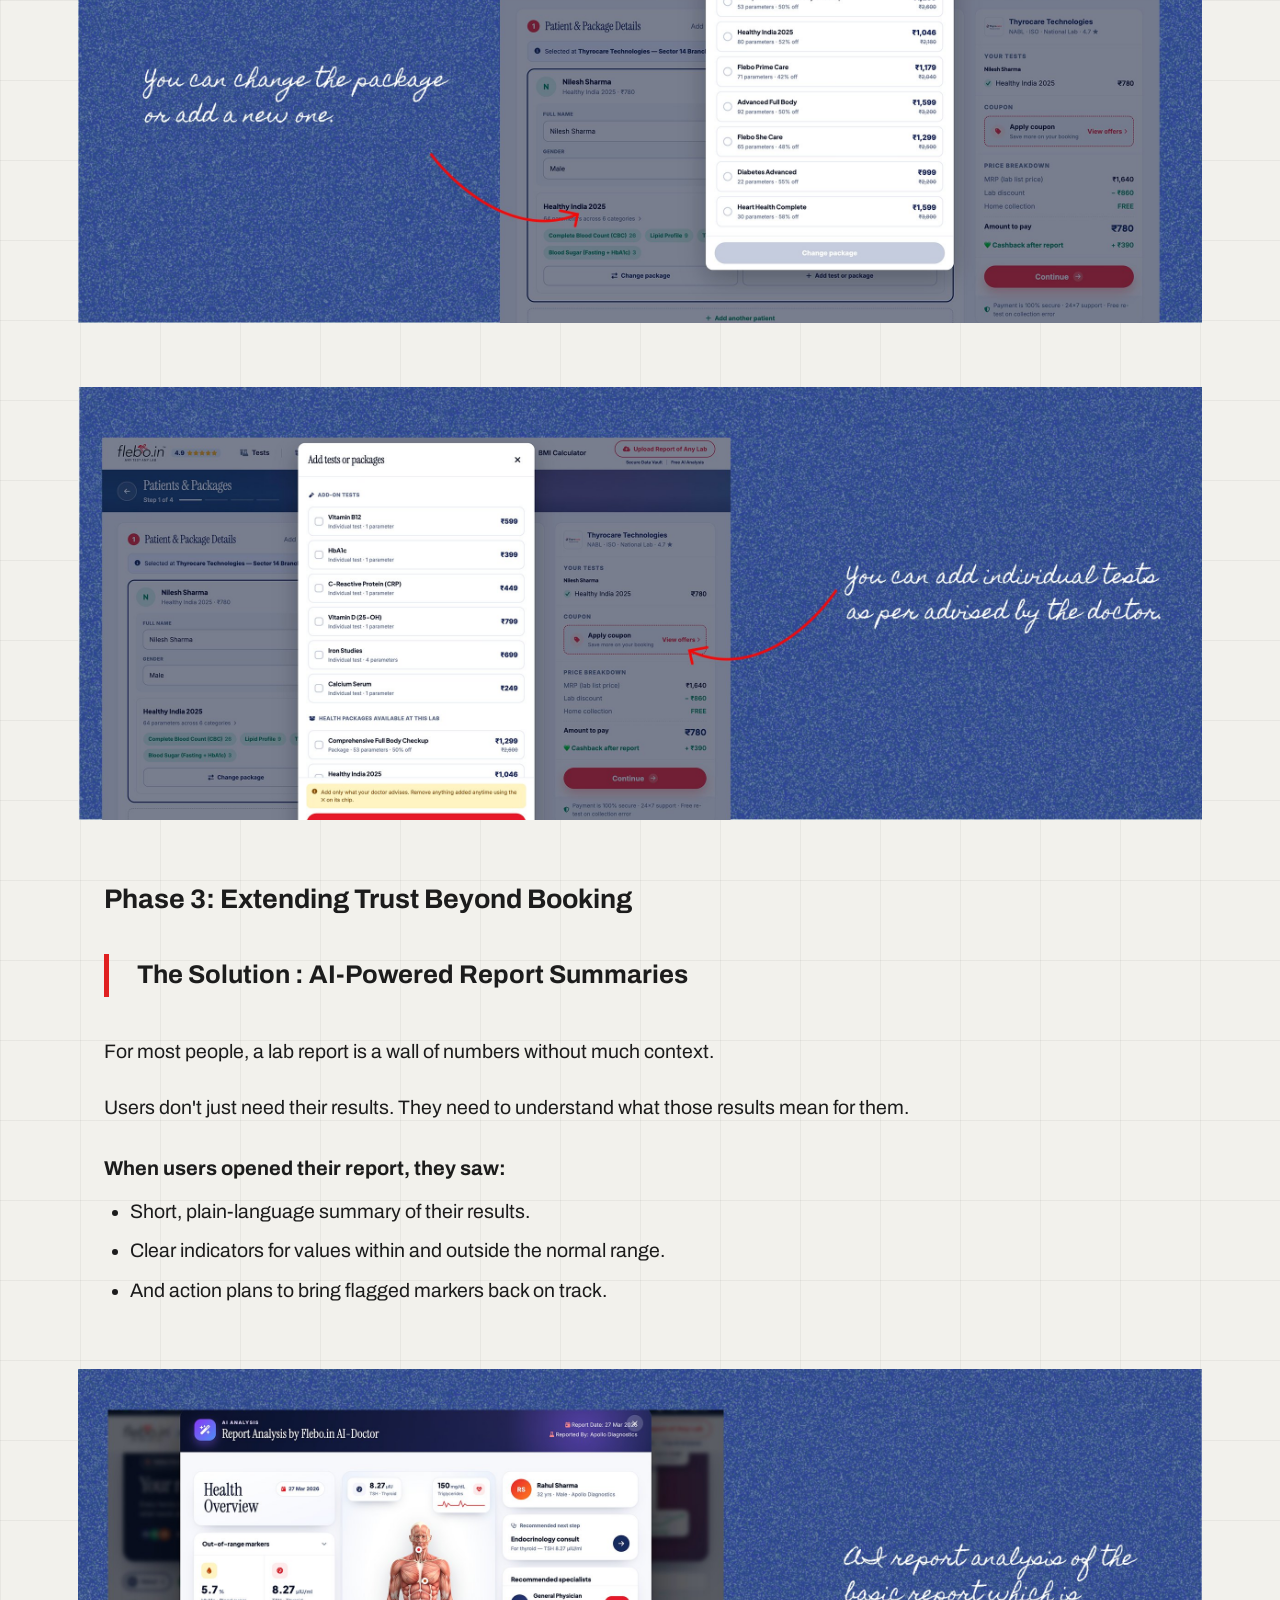
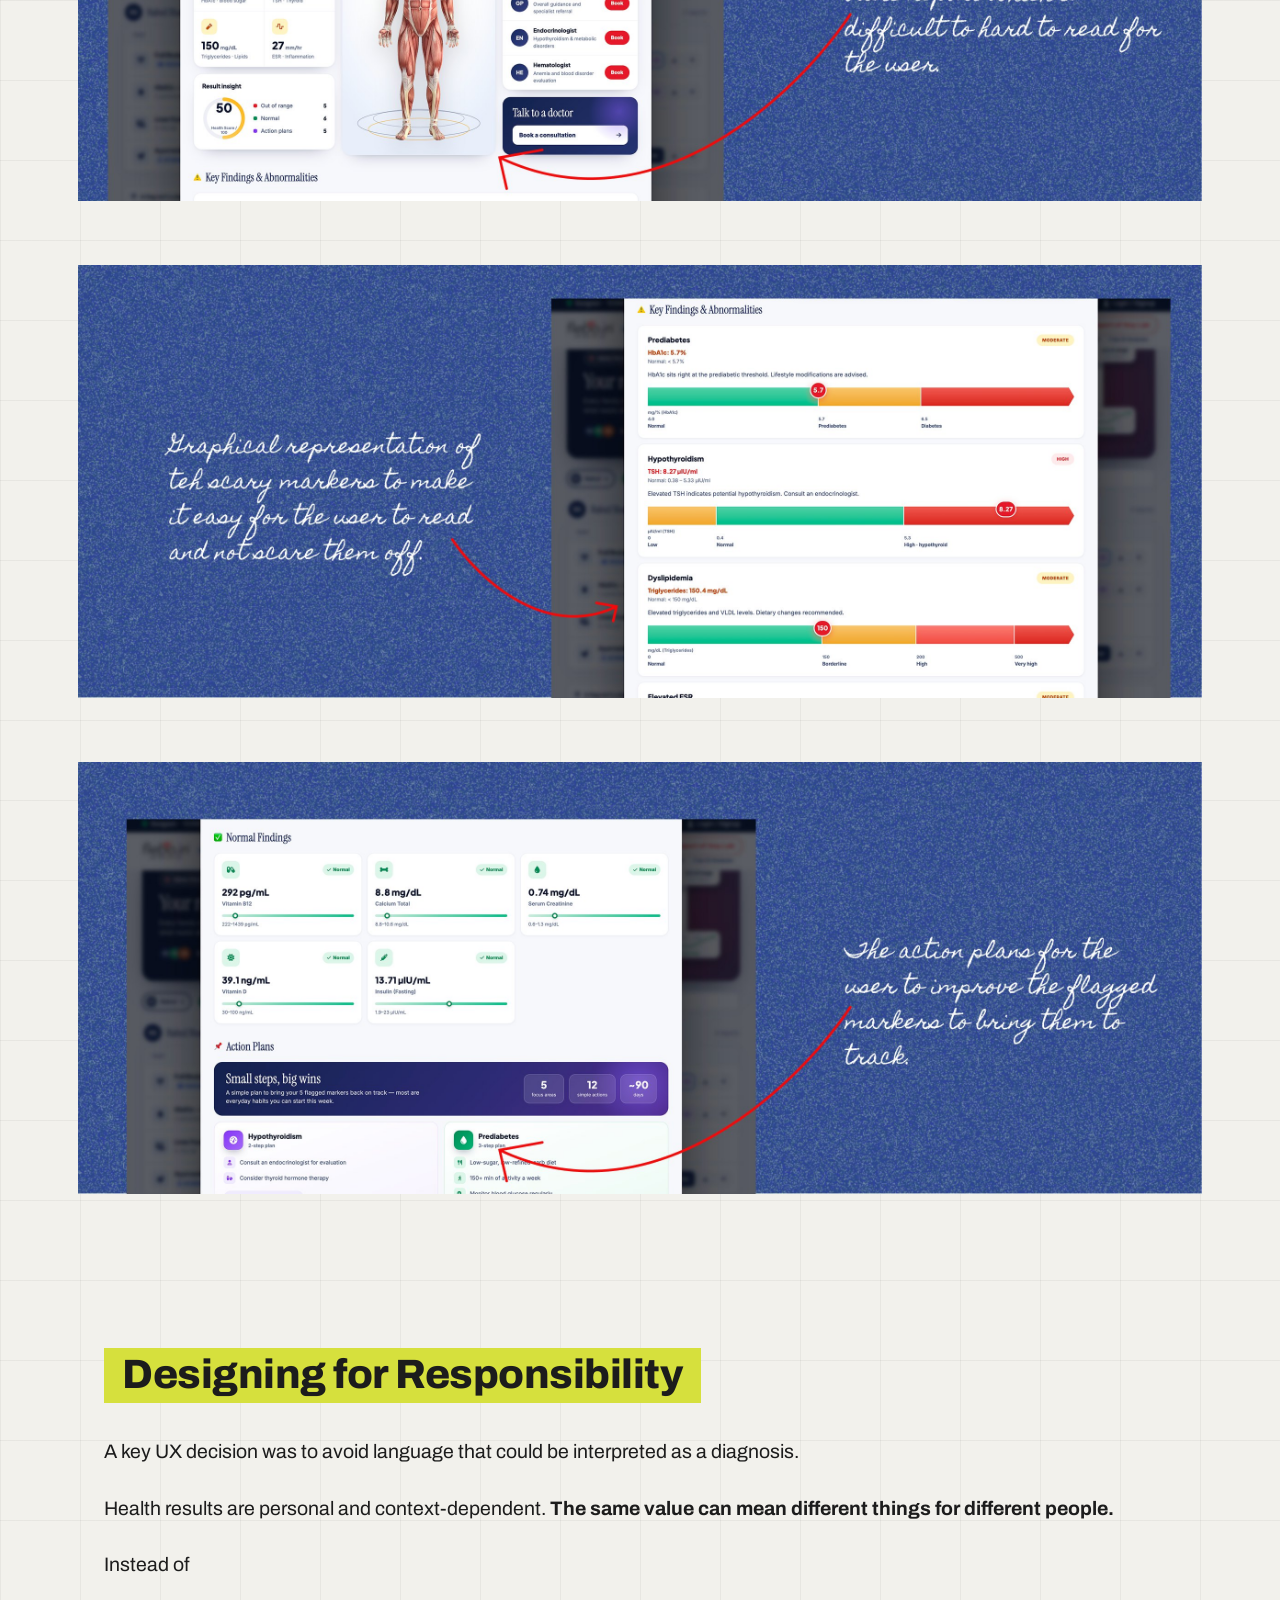
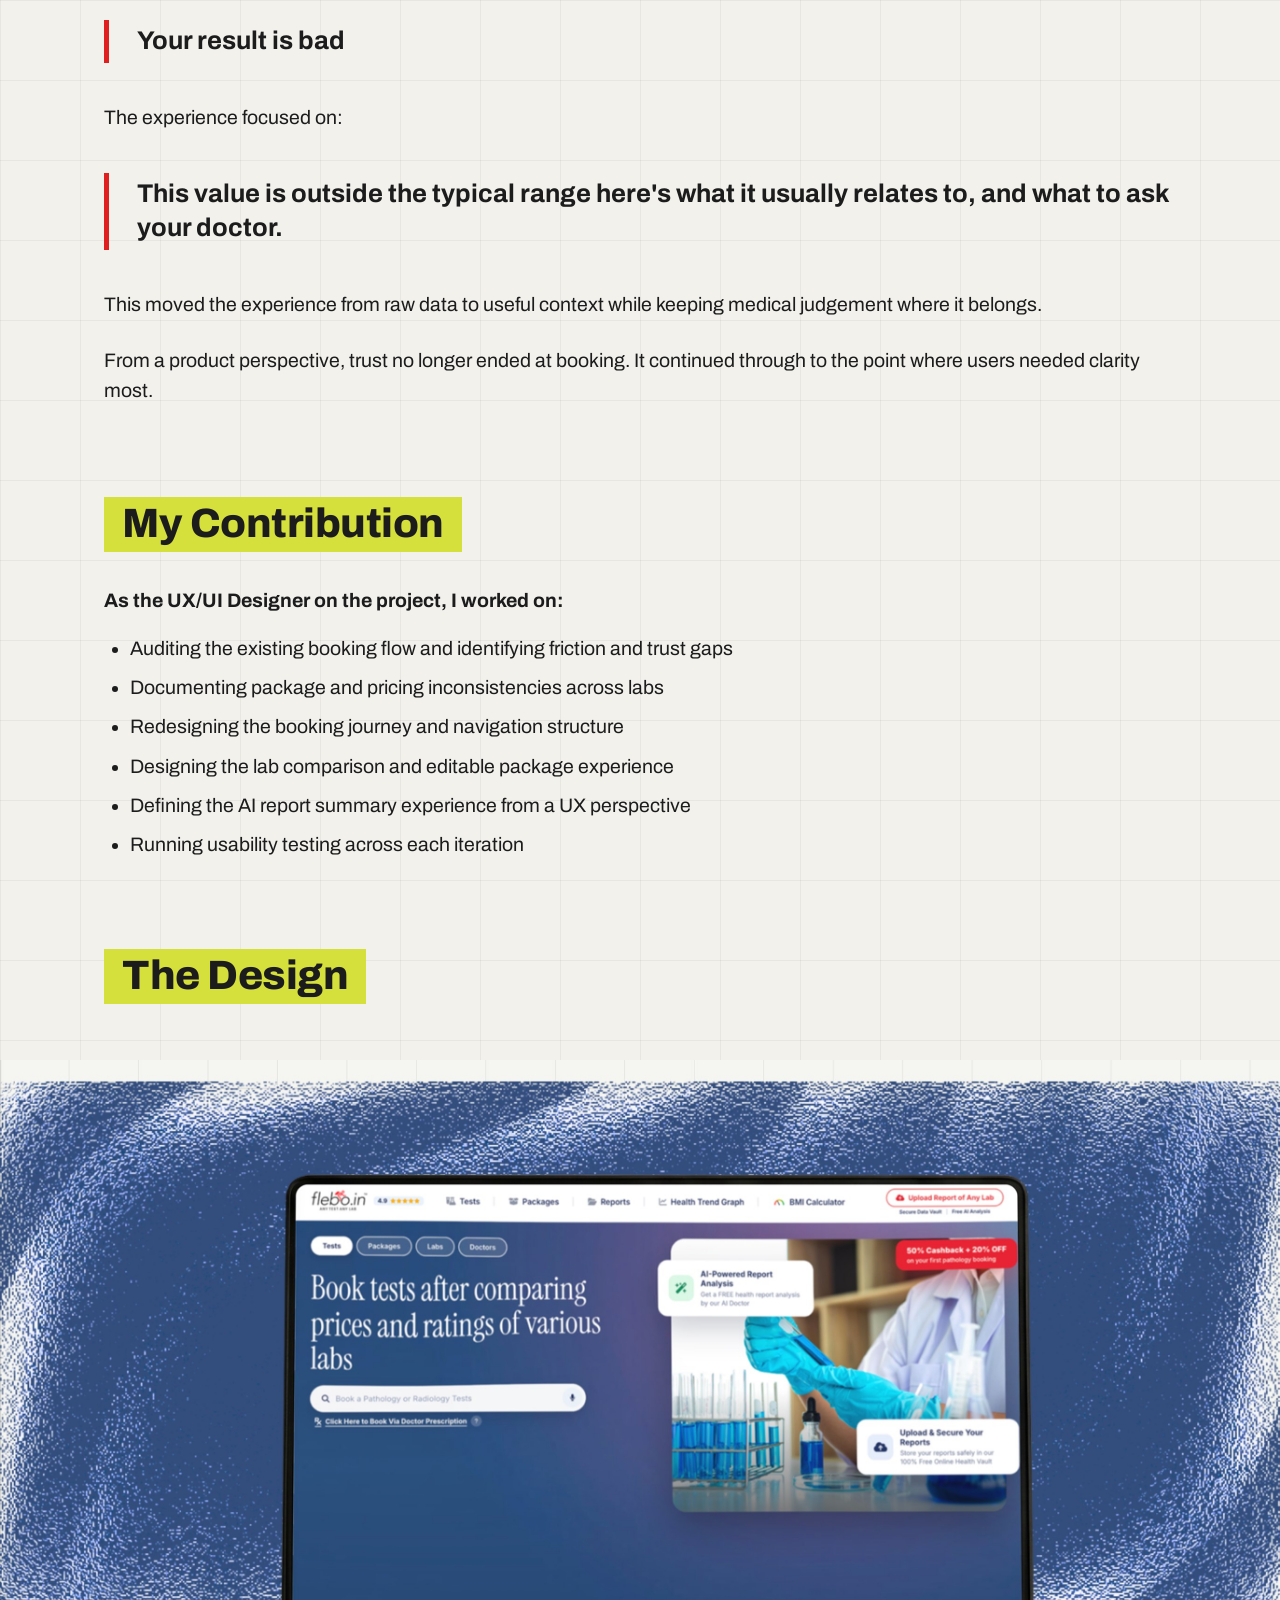
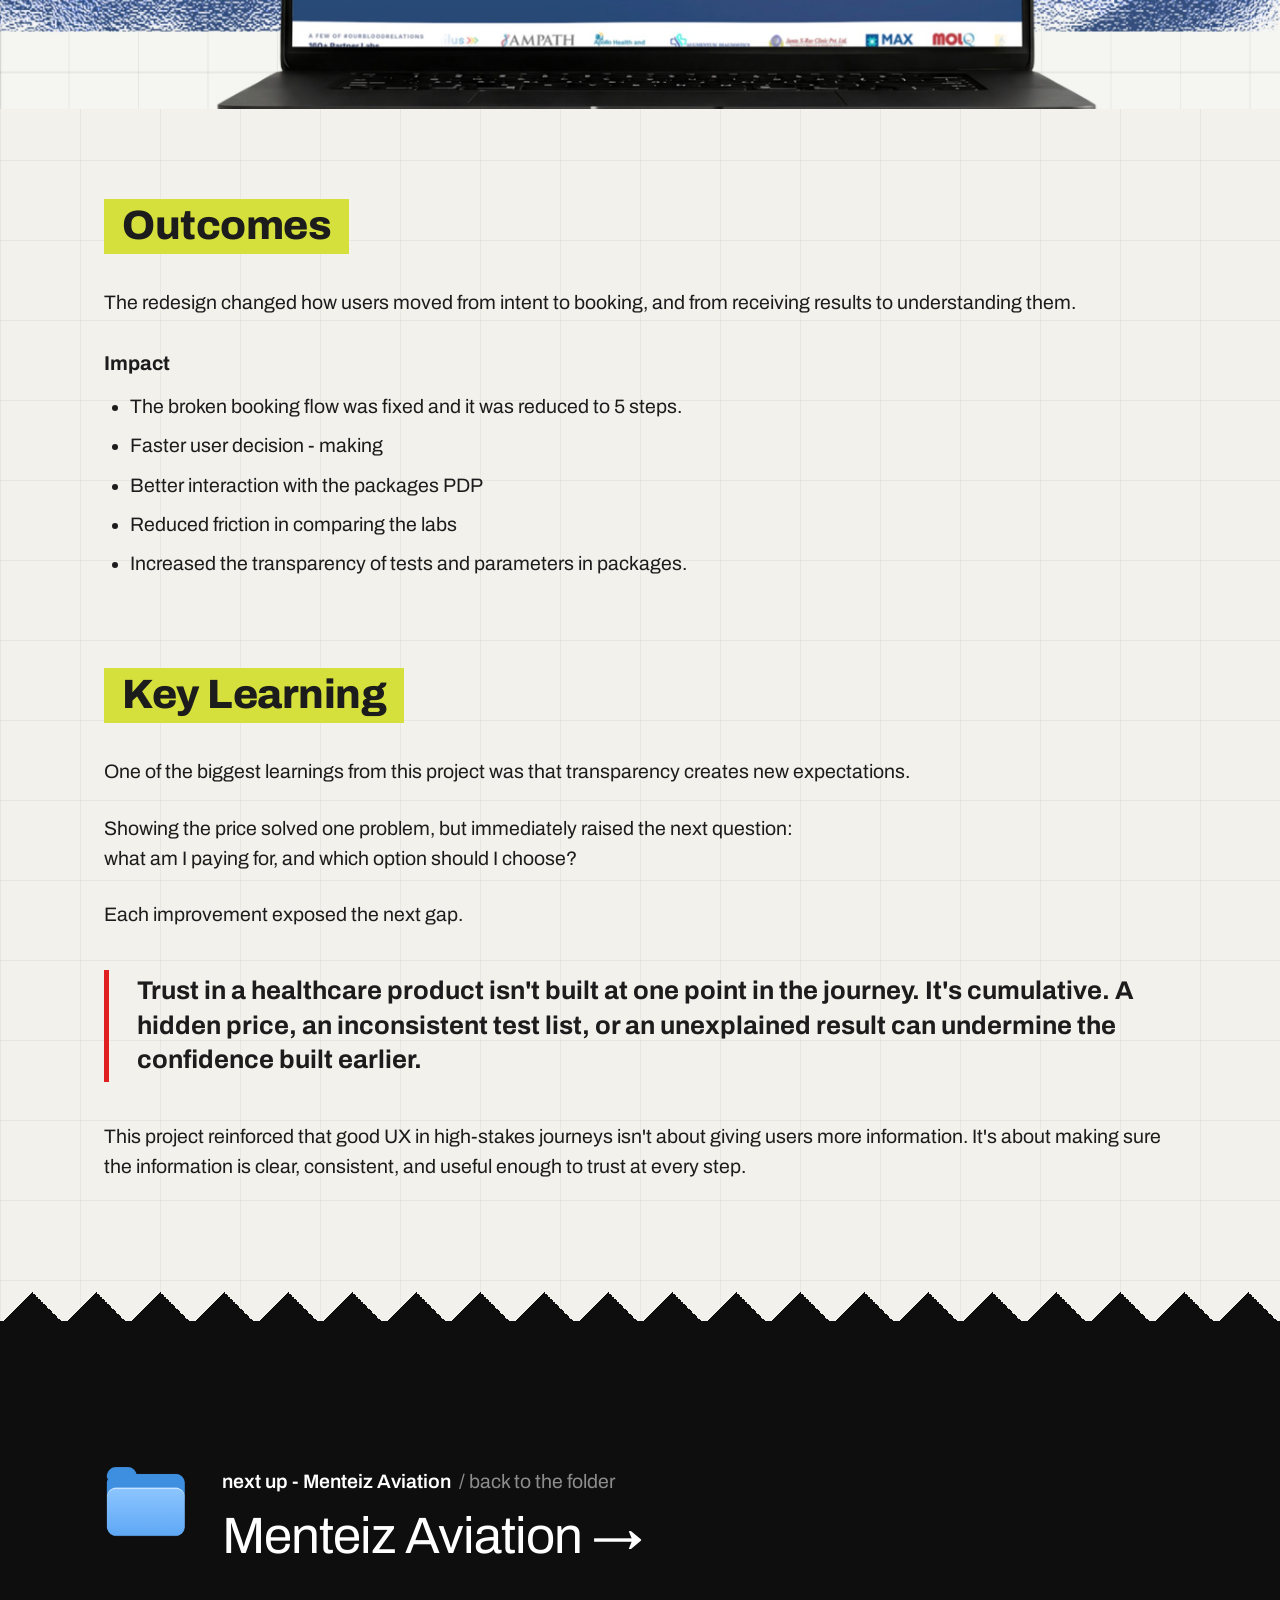
==== commit 81ed86e8: "Flebo trust-failures figure rebuilt; case study footer fixes - Flebo: the four trust failures are no" ====
--- a/flebo.html
+++ b/flebo.html
@@ -9,8 +9,8 @@
 <link rel="preconnect" href="https://fonts.googleapis.com">
 <link rel="preconnect" href="https://fonts.gstatic.com" crossorigin>
 <link href="https://fonts.googleapis.com/css2?family=Archivo:wght@400;600;700;800&display=swap" rel="stylesheet">
-<link rel="stylesheet" href="case.css?v=20260923g">
-<script src="analytics.js?v=20260923b" defer></script>
+<link rel="stylesheet" href="case.css?v=20260923o">
+<script src="analytics.js?v=20260923c" defer></script>
 </head>
 <body class="cs" data-page="flebo" data-case="Flebo">
 <div class="cs-page">
@@ -79,7 +79,19 @@
     <h4>What we discovered</h4>
     <p>User were actively looking for packages but it was too difficult to understand what package is providing which test and even someone moves forward after selecting a package it was the lab listing page which shows multiple labs providing the selected package. But every lab is providing different number of tests and pricing is also different.</p>
     <blockquote>The audit found four trust failures, all variations of one theme &mdash; numbers without context:</blockquote>
-    <img class="fig" src="assets/flebo/packages.jpg" alt="Flebo package cards annotated with the four trust failures">
+    <!-- The four trust failures, pinned as notes over the lab listing and the package card
+         (positions on a 1810x935 design canvas) -->
+    <figure class="fig tf">
+      <div class="tf-stage">
+        <img class="tf-shot" src="assets/flebo/listing.webp" width="1600" height="961" loading="lazy" alt="Flebo lab listing for Basic Health Monitoring Tests: removable test pills above a table of labs, each offering its own version of the package with a different test count and price">
+        <img class="tf-card" src="assets/flebo/package-card.webp" width="1029" height="687" loading="lazy" alt="Basic Health Package card: Test Included: 50, up to 62% off, ₹1300 now ₹499">
+      </div>
+      <div class="tf-note" style="--x:1.215%;--y:7.273%;--w:22.376%;--tape:41%"><h5>the hierarchy was invisible.</h5><p>Those pills were test categories; the 58 were parameters inside. The data existed, but the structure was never disclosed.</p></div>
+      <div class="tf-note" style="--x:70.276%;--y:2.46%;--w:28.287%;--tape:36%;--pt:2.1cqw;--pb:1.66cqw;--pl:2.82cqw;--pr:1.66cqw;--bx:-1.38cqw"><h5>the edit feature created fear, not flexibility.</h5><p>Removable pills let non-experts delete tests silently with no confirmation or undo.</p></div>
+      <div class="tf-note" style="--x:11.436%;--y:79.572%;--w:22.431%;--pl:2.15cqw;--pr:2.76cqw"><h5>&ldquo;50 tests&rdquo; meant nothing.</h5><p>Package cards showed a high test count, but detail pages had only 5&ndash;6 pills. Claiming 50 but showing 6 feels deceptive in healthcare.</p></div>
+      <div class="tf-note" style="--x:71.768%;--y:63.957%;--w:25.635%;--tape:36%;--pl:2.93cqw;--pr:3.87cqw;--bx:-1.38cqw"><h5>labs vary, and nobody said so.</h5><p>One lab's CBC has 18 parameters, another's 24. Users thought they were comparing like for like but felt misled after choosing based on price.</p></div>
+      <span class="tf-corner" aria-hidden="true"></span>
+    </figure>
 
     <h2 class="hl">What I learned and fixed</h2>
     <h3>Phase 1: Solving the Clarity Gap</h3>
@@ -206,9 +218,9 @@
   <footer class="cs-footer">
     <div class="wrap">
       <div class="next">
-        <img class="folder" src="assets/flebo/folder.png" alt="">
+        <a class="folder-link" href="./#work" aria-label="Back to the projects folder"><img class="folder" src="assets/flebo/folder.png?v=2" alt="" width="135" height="120"></a>
         <div>
-          <p class="next-label">next up - Menteiz Aviation &nbsp;<span>/ back to the folder</span></p>
+          <p class="next-label">next up - Menteiz Aviation &nbsp;<a class="folder-link" href="./#work">/ back to the folder</a></p>
           <a class="next-link" href="menteiz.html">Menteiz Aviation &rarr;</a>
         </div>
       </div>
--- a/case.css
+++ b/case.css
@@ -131,13 +131,19 @@
 .next { display: flex; align-items: center; gap: 34px; padding: 120px 0 150px; }
 .folder { width: 84px; }
 .next-label { font-size: 16px; font-weight: 600; }
-.next-label span { color: #8d8d8d; font-weight: 400; }
+.next-label .folder-link { color: #8d8d8d; font-weight: 400; text-decoration: none; }
+.folder-link { flex: none; line-height: 0; }
+.next-label .folder-link, .next-link, .foot-row a { text-underline-offset: 4px; }
+.next-label .folder-link:hover, .next-link:hover, .foot-row a:hover { text-decoration: underline; }
+.folder { height: auto; transition: transform 0.2s ease; }
+.folder-link:hover .folder { transform: translateY(-3px); }
 .next-link { display: inline-block; margin-top: 10px; font-size: clamp(36px, 4vw, 58px); color: #fff; text-decoration: none; letter-spacing: -1px; }
 .foot-row {
   display: flex; justify-content: space-between; align-items: center;
   border-top: 1px solid rgba(255, 255, 255, 0.14); padding: 26px 0 34px; font-size: 14px; color: #9a9a9a;
 }
 .foot-row a { color: #d8d8d8; text-decoration: none; }
+.cs .foot-row p { margin: 0; font-size: 14px; line-height: 1.4; } /* same size and baseline as "back to desk" */
 
 /* reveals */
 @media (prefers-reduced-motion: no-preference) {
@@ -331,10 +337,11 @@
 
 /* Kargo360 page accents: peach heading highlight, red footer */
 body.kargo h2.hl { background: #fcc8a3; }
-body.kargo .zig { background: conic-gradient(from 135deg at 50% 0%, #ee4a4a 90deg, #0000 0) 0 0 / 64px 30px repeat-x; margin-top: 0; }
-body.kargo .cs-footer { background: #ee4a4a; }
-body.kargo .foot-row { border-top-color: rgba(255, 255, 255, 0.35); color: #ffe3e3; }
-body.kargo .foot-row a, body.kargo .next-label span { color: #ffe3e3; }
+body.kargo .zig { background: conic-gradient(from 135deg at 50% 0%, #d6e03d 90deg, #0000 0) 0 0 / 64px 30px repeat-x; margin-top: -30px; position: relative; } /* overlaps the closing section so black fills the gaps */
+body.kargo .cs-footer { background: #d6e03d; color: #141414; } /* the lime of "right complexity visible" */
+body.kargo .next-link { color: #141414; }
+body.kargo .foot-row { border-top-color: rgba(20, 20, 20, 0.25); color: #3a3d12; }
+body.kargo .foot-row a, body.kargo .next-label .folder-link { color: #3a3d12; }
 body.kargo .closing { margin-top: 110px; }
 .stats.divided .stat { padding-left: 22px; border-left: 3px solid #e02020; }
 .stats.divided .stat:first-child { padding-left: 0; border-left: 0; }
@@ -346,3 +353,129 @@
 .arow b { color: #1c1c1c; }
 .audit .kicker:nth-of-type(2) { margin-top: 30px; }
 h3.green { color: #2e7d32; }
+
+/* ===== Kargo360: components redrawn to match the case-study design ===== */
+
+/* before / after: two phones side by side, each with a chip tag and its caption beneath */
+.ba { display: grid; grid-template-columns: 1fr 1fr; gap: 40px; margin-top: 44px; }
+.ba-tag {
+  display: inline-block; padding: 3px 10px; background: #111; color: #fff;
+  font-size: 12px; font-weight: 700; letter-spacing: 2px; text-transform: uppercase;
+}
+.ba-tag.after { background: #2e5e3a; }
+/* the frame images carry ~3.8% transparent margin left of the side buttons; pull it back
+   so the phone lines up with the chip and caption on the text edge */
+.ba img { display: block; width: 356px; max-width: 100%; height: auto; margin-top: 18px; translate: -3.8% 0; }
+.ba .cap { max-width: 340px; margin-top: 22px; }
+.ba .cap h6 { font-size: 20px; font-weight: 700; letter-spacing: -0.2px; }
+.cs .ba .cap p { margin-top: 6px; font-size: 15.5px; line-height: 1.5; color: #55534c; }
+
+/* the delete dialog, in the same phone frame */
+body.kargo .side-fig { grid-template-columns: 360px 1fr; align-items: center; }
+body.kargo .side-fig .fig { width: 100%; height: auto; translate: -3.8% 0; }
+body.kargo .annots div { border-left-color: #d6e03d; padding-left: 20px; margin-top: 24px; }
+body.kargo .annots h6 { font-size: 18px; }
+.cs.kargo .annots p { font-size: 15.5px; }
+
+/* root-cause error pills: a round alert glyph, like the app's toasts */
+body.kargo .err .pill { display: flex; align-items: center; gap: 10px; border-radius: 4px; background: #c62828; font-size: 13px; }
+body.kargo .err .pill::before {
+  content: "!"; flex: none; opacity: 1; width: 16px; height: 16px; border-radius: 50%;
+  display: grid; place-items: center; background: rgba(255, 255, 255, 0.22);
+  font-size: 11px; font-weight: 800; line-height: 1;
+}
+.cs.kargo .err p { font-size: 16px; }
+
+/* the lifecycle chain, at reading size */
+body.kargo .chain { gap: 14px; padding: 18px 24px; }
+body.kargo .chain span { font-size: 15px; padding: 9px 28px; border-radius: 2px; }
+
+/* callouts: green kicker, statement-sized text */
+body.kargo .callout .kicker { color: #2e5e3a; }
+.cs.kargo .callout p:not(.kicker) { font-size: 20px; line-height: 1.45; }
+
+/* "what I decided" rules */
+body.kargo .rules-list div { padding: 26px 0; }
+body.kargo .rules-list div:last-child { border-bottom: 0; }
+body.kargo .rules-list h5 { font-size: 21px; }
+body.kargo .rules-list h5::before { font-size: 11px; color: #1faa3b; }
+.cs.kargo .rules-list p { margin-top: 8px; font-size: 17px; }
+
+/* the object model, drawn as containment: each level sits inside its parent */
+.objects.nest { padding: 0; background: none; border: 0; }
+.nest .obj { display: block; padding: 0 22px 22px; border: 1px solid #d5dbe5; background: #f3f5f9; font-size: 15px; }
+.nest > .obj { background: #f6f7fa; }
+.nest .obj .obj { background: #edf0f6; }
+.nest .obj .obj .obj { background: #e6ebf3; }
+.nest .obj .obj .obj .obj { background: #fff; padding-bottom: 30px; }
+.nest .obj:last-child { border-bottom: 1px solid #d5dbe5; }
+.obj-row { display: grid; grid-template-columns: auto 1fr auto; gap: 18px; align-items: center; padding: 18px 0; }
+.obj-row b { font-size: 15px; letter-spacing: 3px; text-transform: uppercase; }
+.obj-row > span { color: #55534c; }
+.nest .chips-status { margin: 0; gap: 8px; }
+.nest .chips-status span { background: #e8ebf1; color: #3b4658; font-size: 12.5px; font-weight: 600; border-radius: 3px; padding: 5px 10px; }
+.nest .chips-status span.ok { background: #dff3e4; color: #1e7a3a; }
+
+/* "patterns that scale" notes */
+body.kargo .notes { gap: 16px 28px; }
+body.kargo .notes div { padding: 22px 24px; }
+body.kargo .notes h5 { font-size: 17px; }
+.cs.kargo .notes p { font-size: 15.5px; line-height: 1.5; }
+
+/* "the system is visible": numbered steps */
+.cs .card ol.steps { list-style: none; counter-reset: step; margin: 26px 0 0 48px; }
+.cs .card ol.steps li { counter-increment: step; display: flex; align-items: center; gap: 14px; font-size: 17px; line-height: 1.4; margin-top: 16px; }
+.cs .card ol.steps li::before {
+  content: counter(step); flex: none; width: 24px; height: 24px; border-radius: 50%;
+  display: grid; place-items: center; background: #c62828; color: #fff; font-size: 12px; font-weight: 700;
+}
+.kicker.green + ol.steps li::before { background: #2e5e3a; }
+.cs .card p.steps-foot { margin-top: 26px; padding-top: 18px; border-top: 1px dashed rgba(0, 0, 0, 0.18); font-size: 14px; font-weight: 600; }
+
+@media (max-width: 900px) {
+  .ba { grid-template-columns: 1fr; gap: 56px; }
+  body.kargo .side-fig { grid-template-columns: 1fr; }
+  body.kargo .side-fig .fig { max-width: 320px; }
+  .obj-row { grid-template-columns: 1fr; gap: 6px; }
+  .nest .obj { padding: 0 10px 12px; }
+  .cs .card ol.steps { margin-left: 8px; }
+}
+body.kargo .rules-list h5::before, body.kargo .notes h5::before {
+  content: ""; display: inline-block; width: 8px; height: 8px; margin: 0 12px 0 0;
+  vertical-align: 0.18em; background: #1faa3b;
+}
+body.kargo .notes h5::before { width: 7px; height: 7px; margin-right: 10px; background: #2e5e3a; }
+
+/* ===== Flebo: "four trust failures" — notes pinned over the lab listing + package card =====
+   Everything is placed on a 1810x935 design canvas (percentages) and sized in cqw of the
+   figure, so the composition scales as one piece. 1 design px = 0.05525cqw. */
+.tf { position: relative; container-type: inline-size; }
+.tf-stage { position: relative; aspect-ratio: 1810 / 935; }
+.tf-stage img { position: absolute; display: block; height: auto; }
+.tf-shot { left: 19.448%; top: 5.027%; width: 61.547%; }
+.tf-card { left: 1.215%; top: 52.193%; width: 23.094%; border-radius: 1.3cqw; }
+.tf-note {
+  position: absolute; left: var(--x); top: var(--y); width: var(--w);
+  padding: var(--pt, 0.95cqw) var(--pr, 1.99cqw) var(--pb, 1.1cqw) var(--pl, 1.99cqw); background: #fdf5a5;
+}
+.tf-note::before {  /* a strip of tape */
+  content: ""; position: absolute; left: var(--tape, 40%); top: -0.61cqw;
+  width: 3.87cqw; height: 0.72cqw; background: rgba(247, 230, 150, 0.8);
+}
+.tf-note:not([style*="--tape"])::before { display: none; }
+.tf-note h5 { position: relative; font-size: 1.265cqw; line-height: 1.3; font-weight: 700; letter-spacing: -0.02em; color: #141414; }
+.tf-note h5::before {
+  content: ""; position: absolute; left: var(--bx, -1.1cqw); top: 0.42em; width: 0.77cqw; height: 0.77cqw; background: #dd524c;
+}
+.cs .tf-note p { margin-top: 0.5cqw; max-width: none; font-size: 1.1cqw; line-height: 1.42cqw; color: #5f5d54; }
+.tf-corner { position: absolute; left: 18.343%; top: 2.995%; width: 1.99cqw; height: 1.99cqw; border-top: max(2px, 0.17cqw) solid #141414; border-left: max(2px, 0.17cqw) solid #141414; }
+
+/* narrow screens: the notes can't stay legible at composition scale, so they
+   drop below the pictures as a list */
+@media (max-width: 900px) {
+  .tf-note { position: relative; left: auto; top: auto; width: auto; margin-top: 14px; padding: 14px 18px 16px 34px; }
+  .tf-note::before { display: none; }
+  .tf-note h5 { font-size: 16px; }
+  .tf-note h5::before { left: -18px; width: 9px; height: 9px; }
+  .cs .tf-note p { margin-top: 6px; font-size: 15px; line-height: 1.45; }
+}
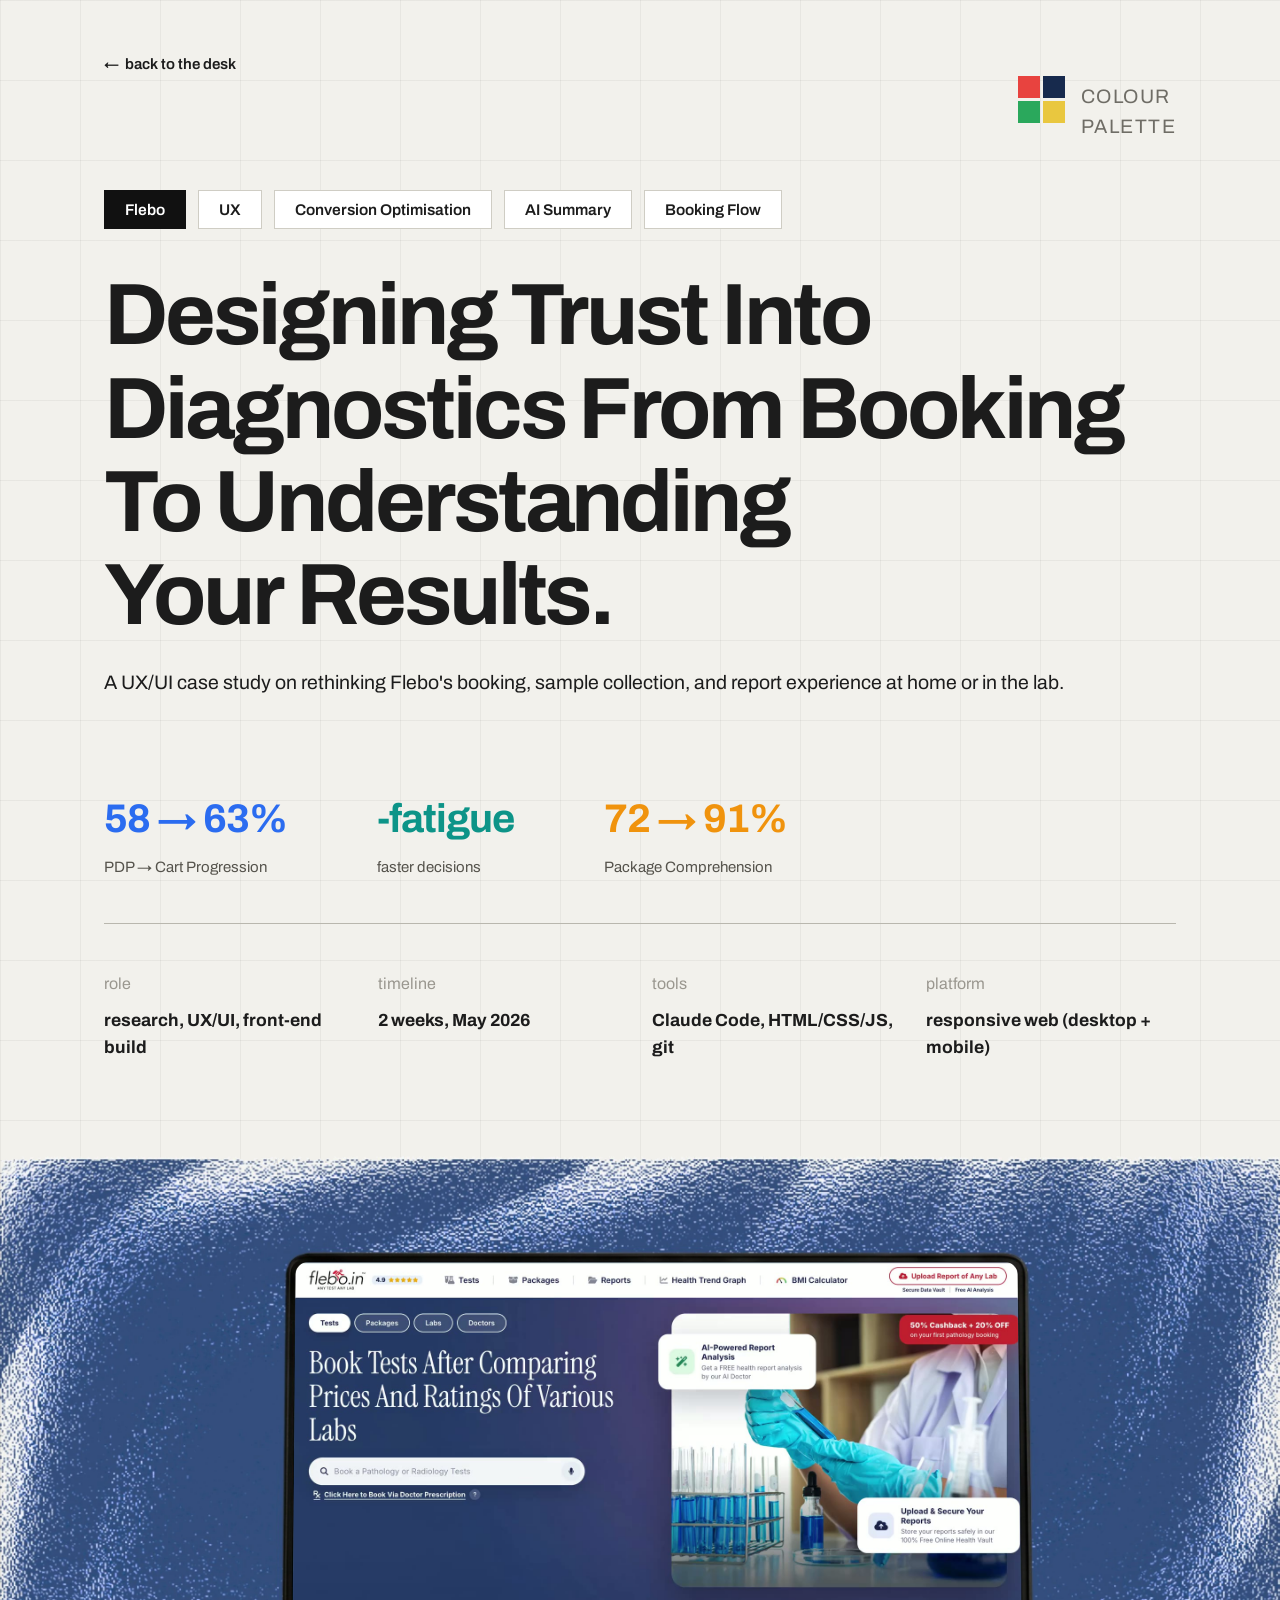
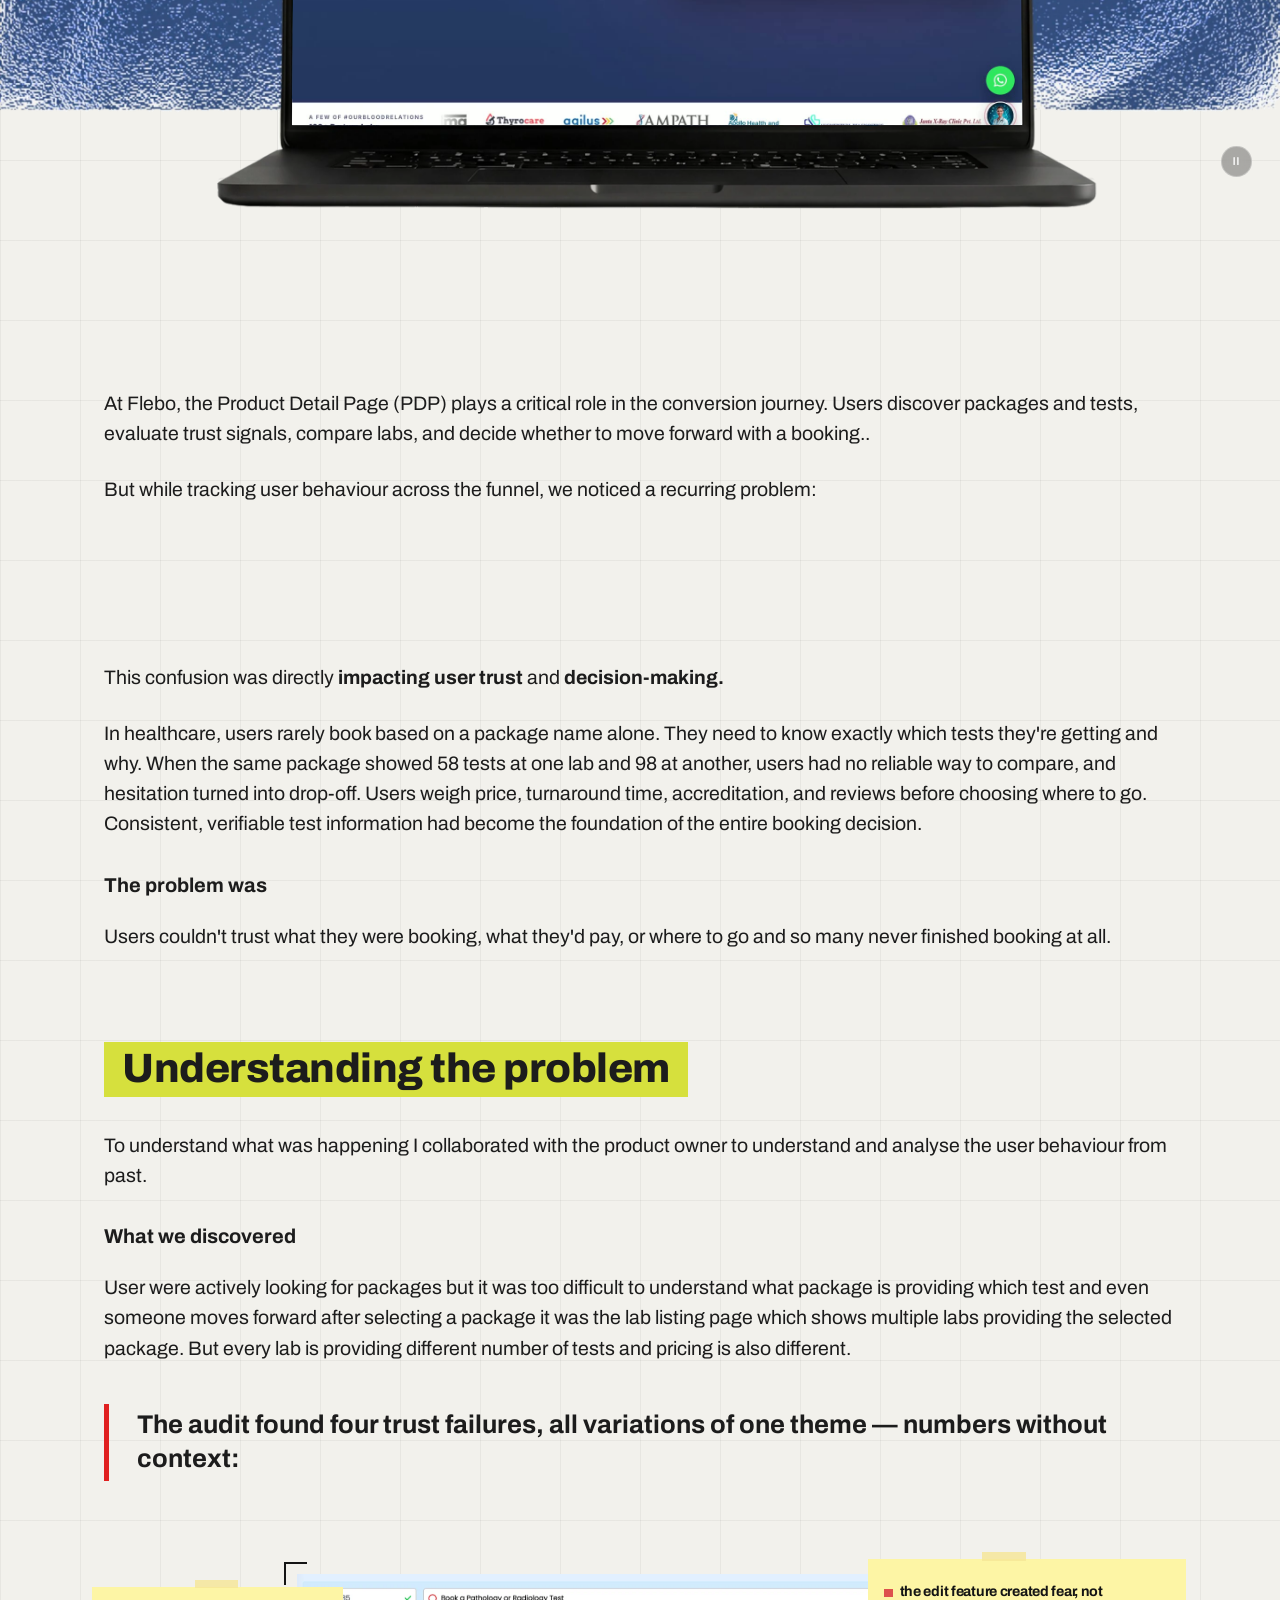
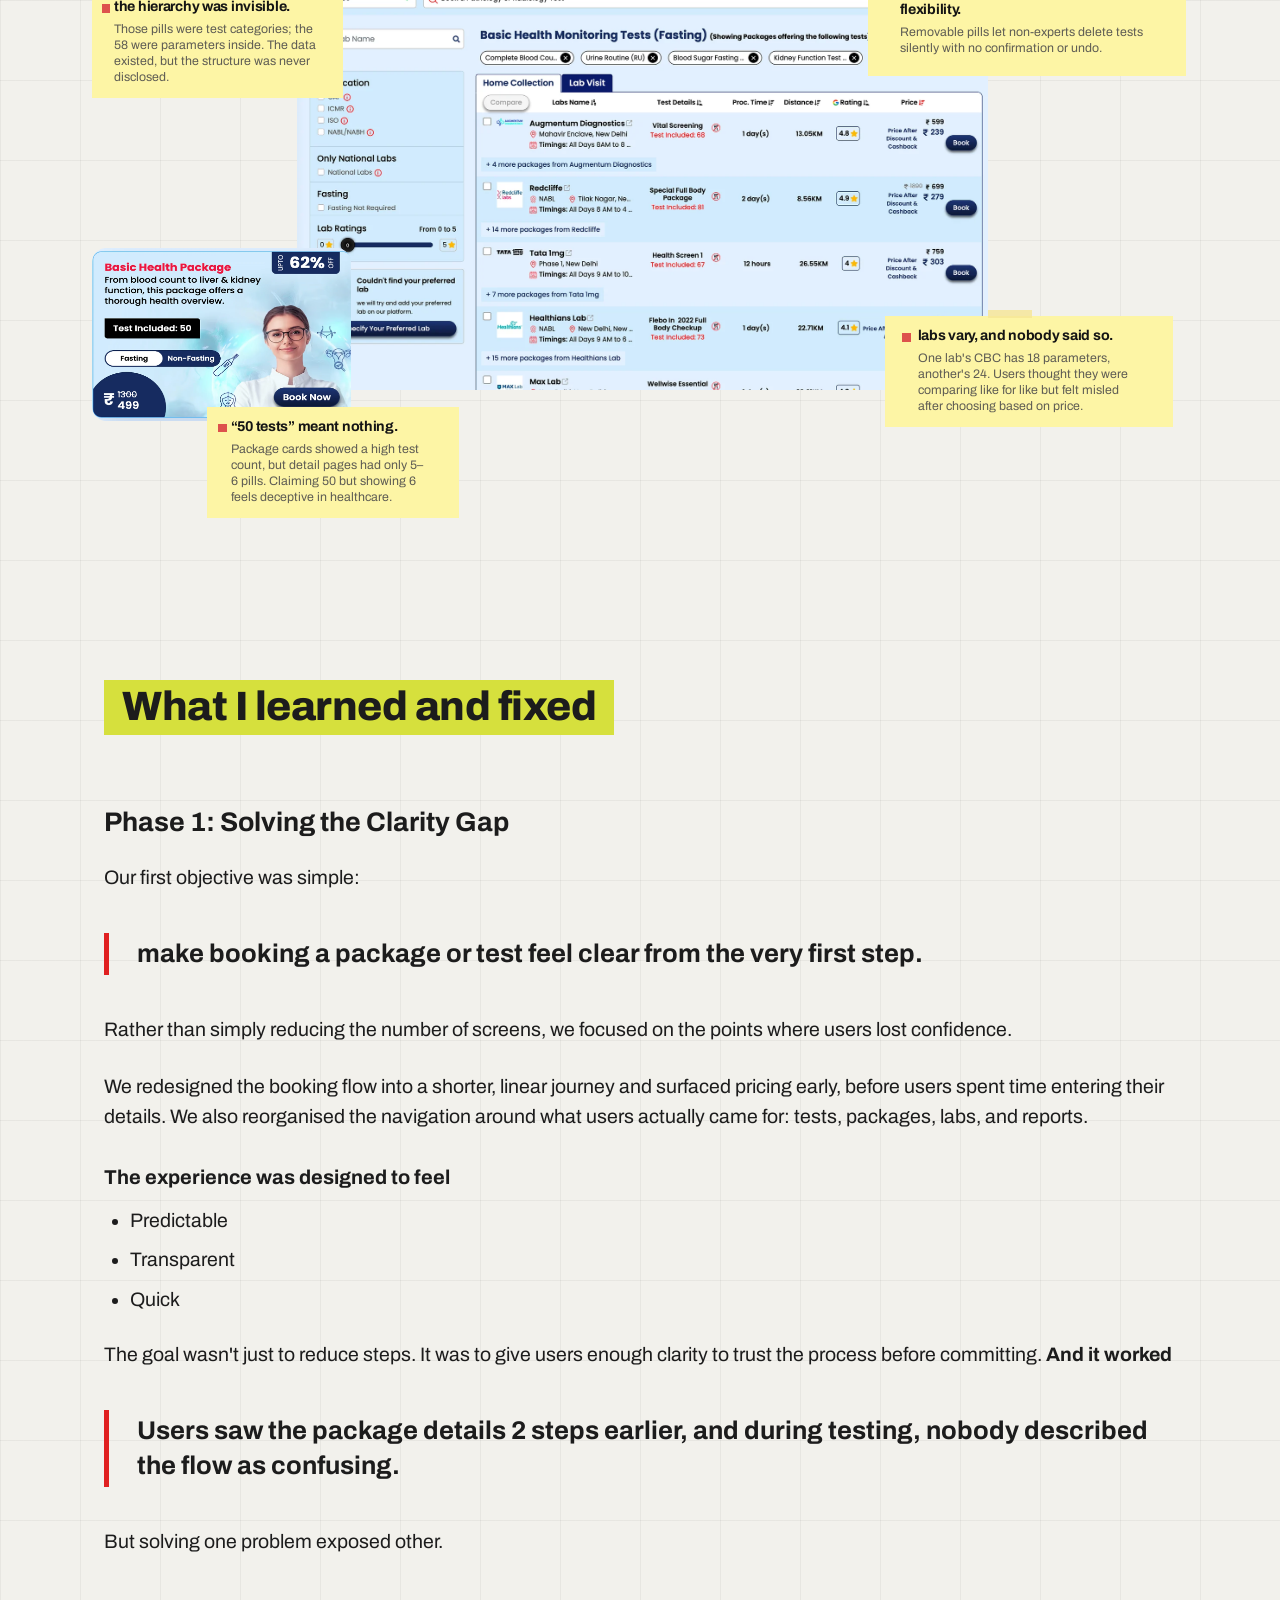
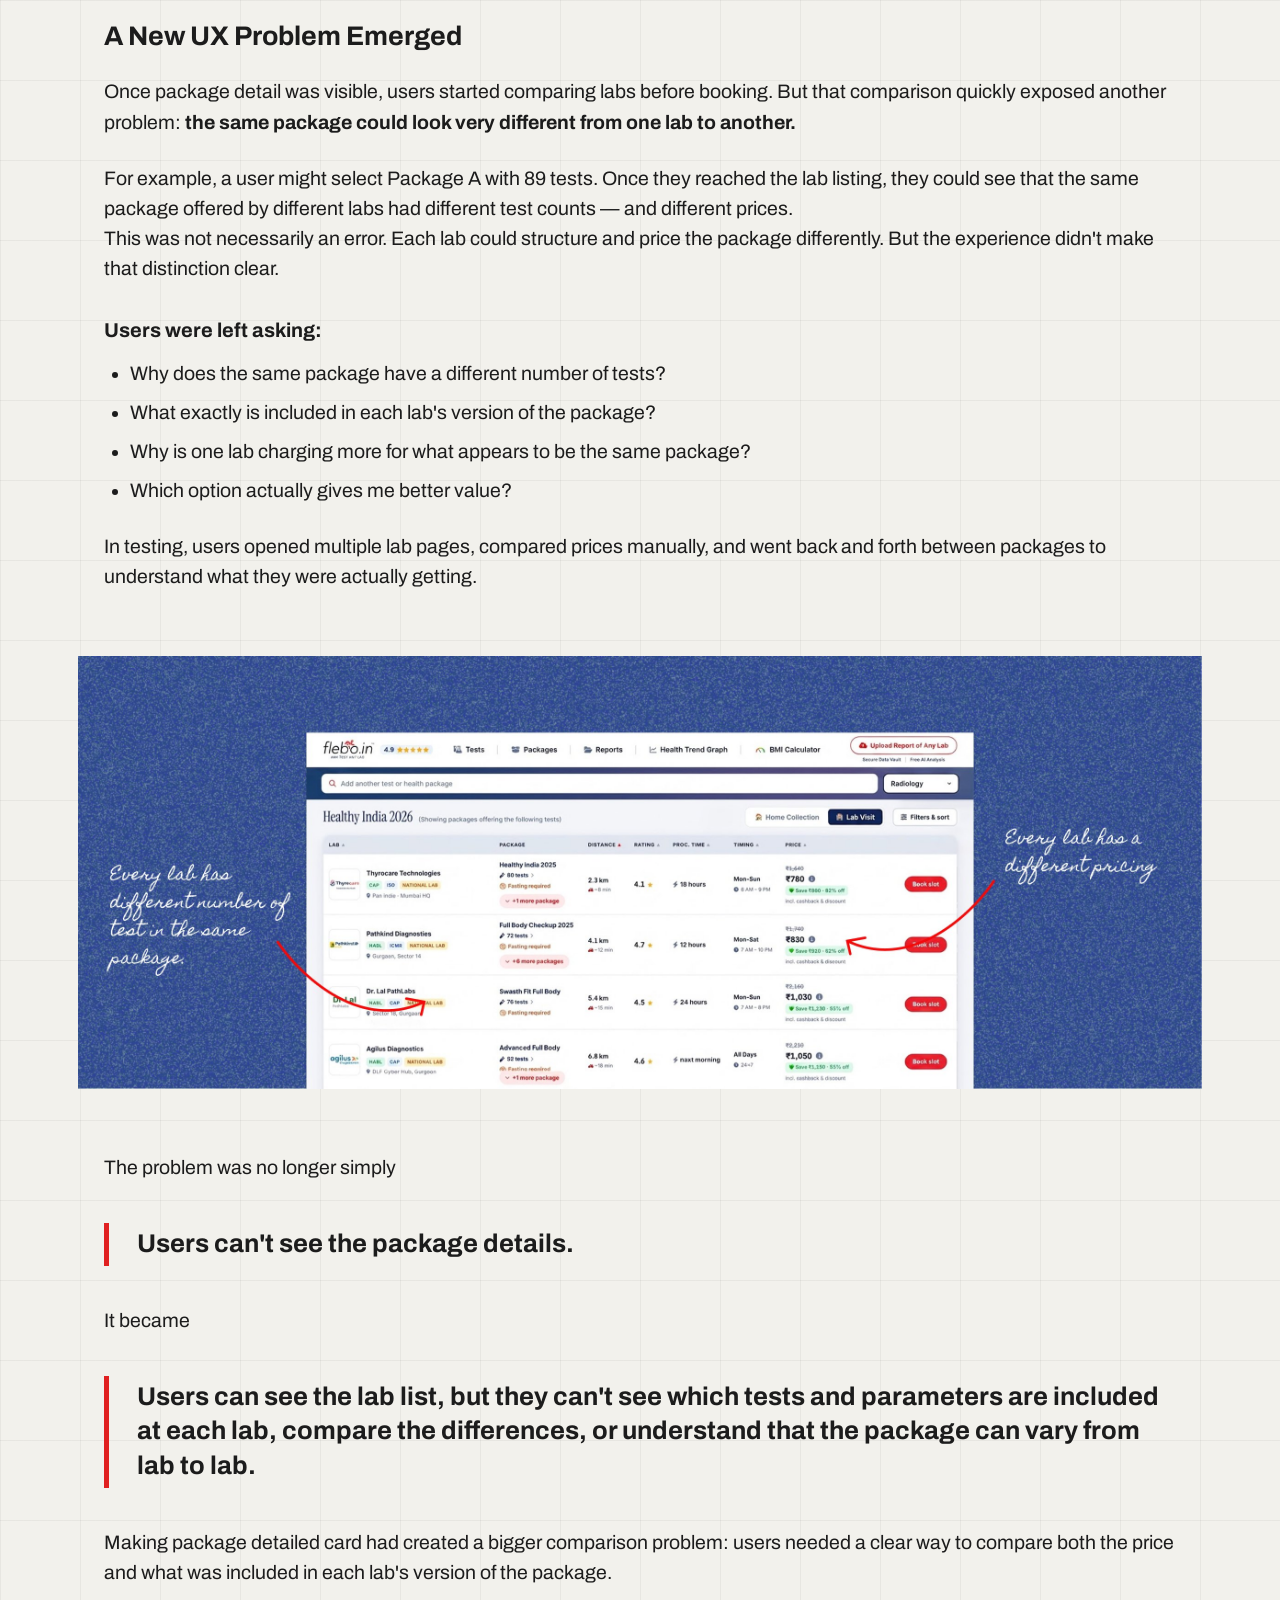
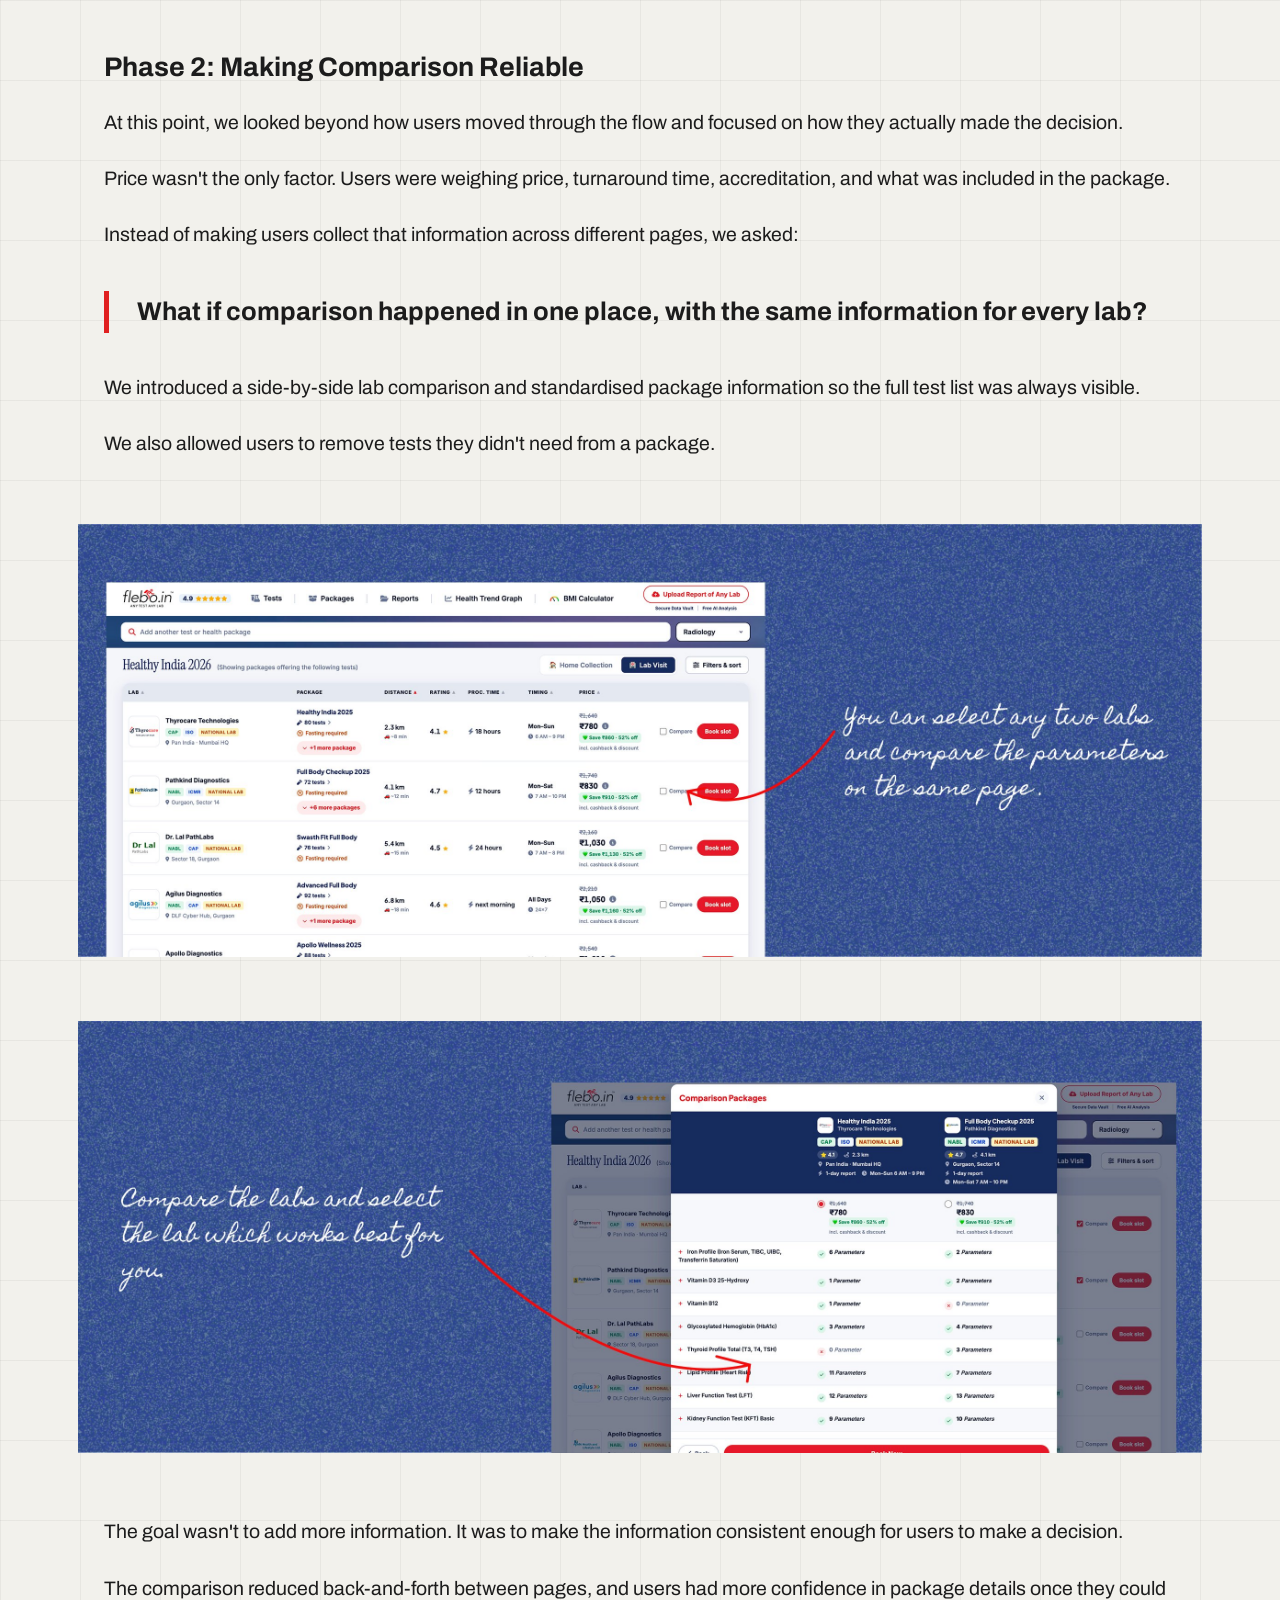
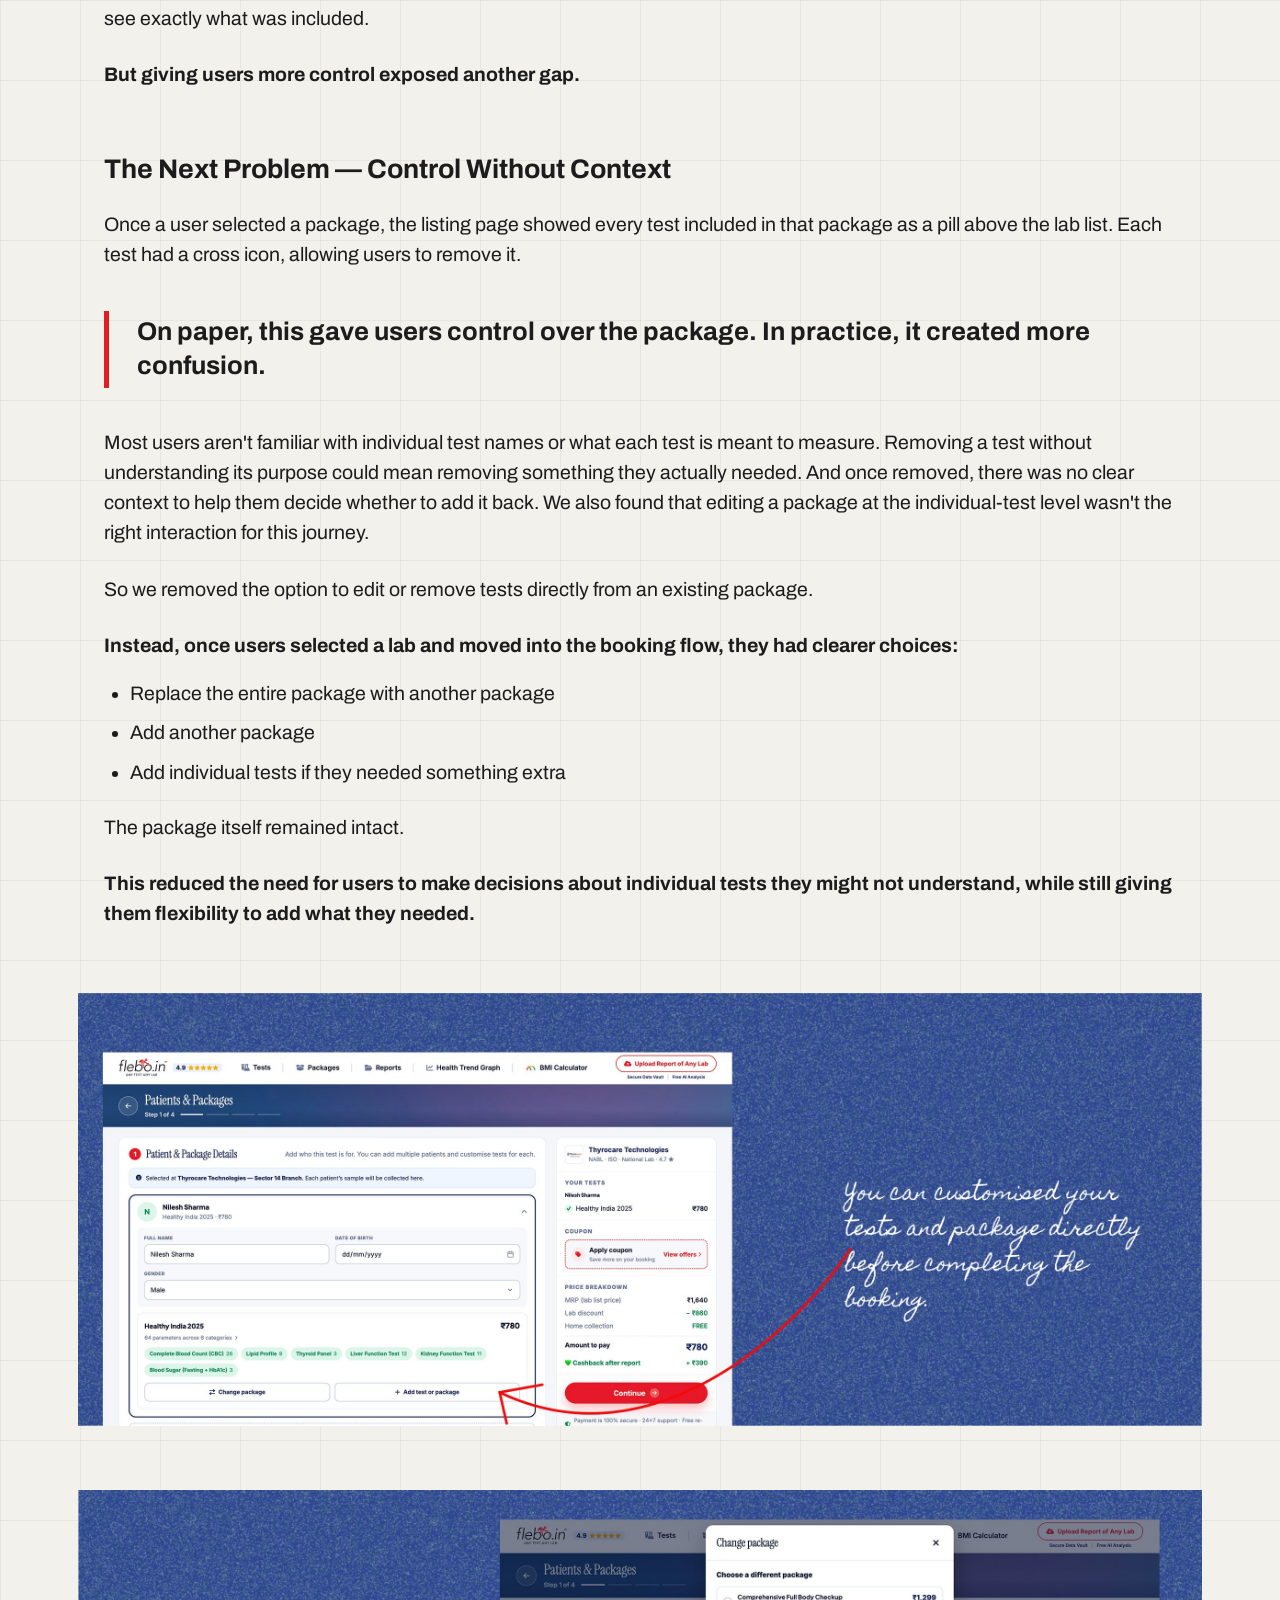
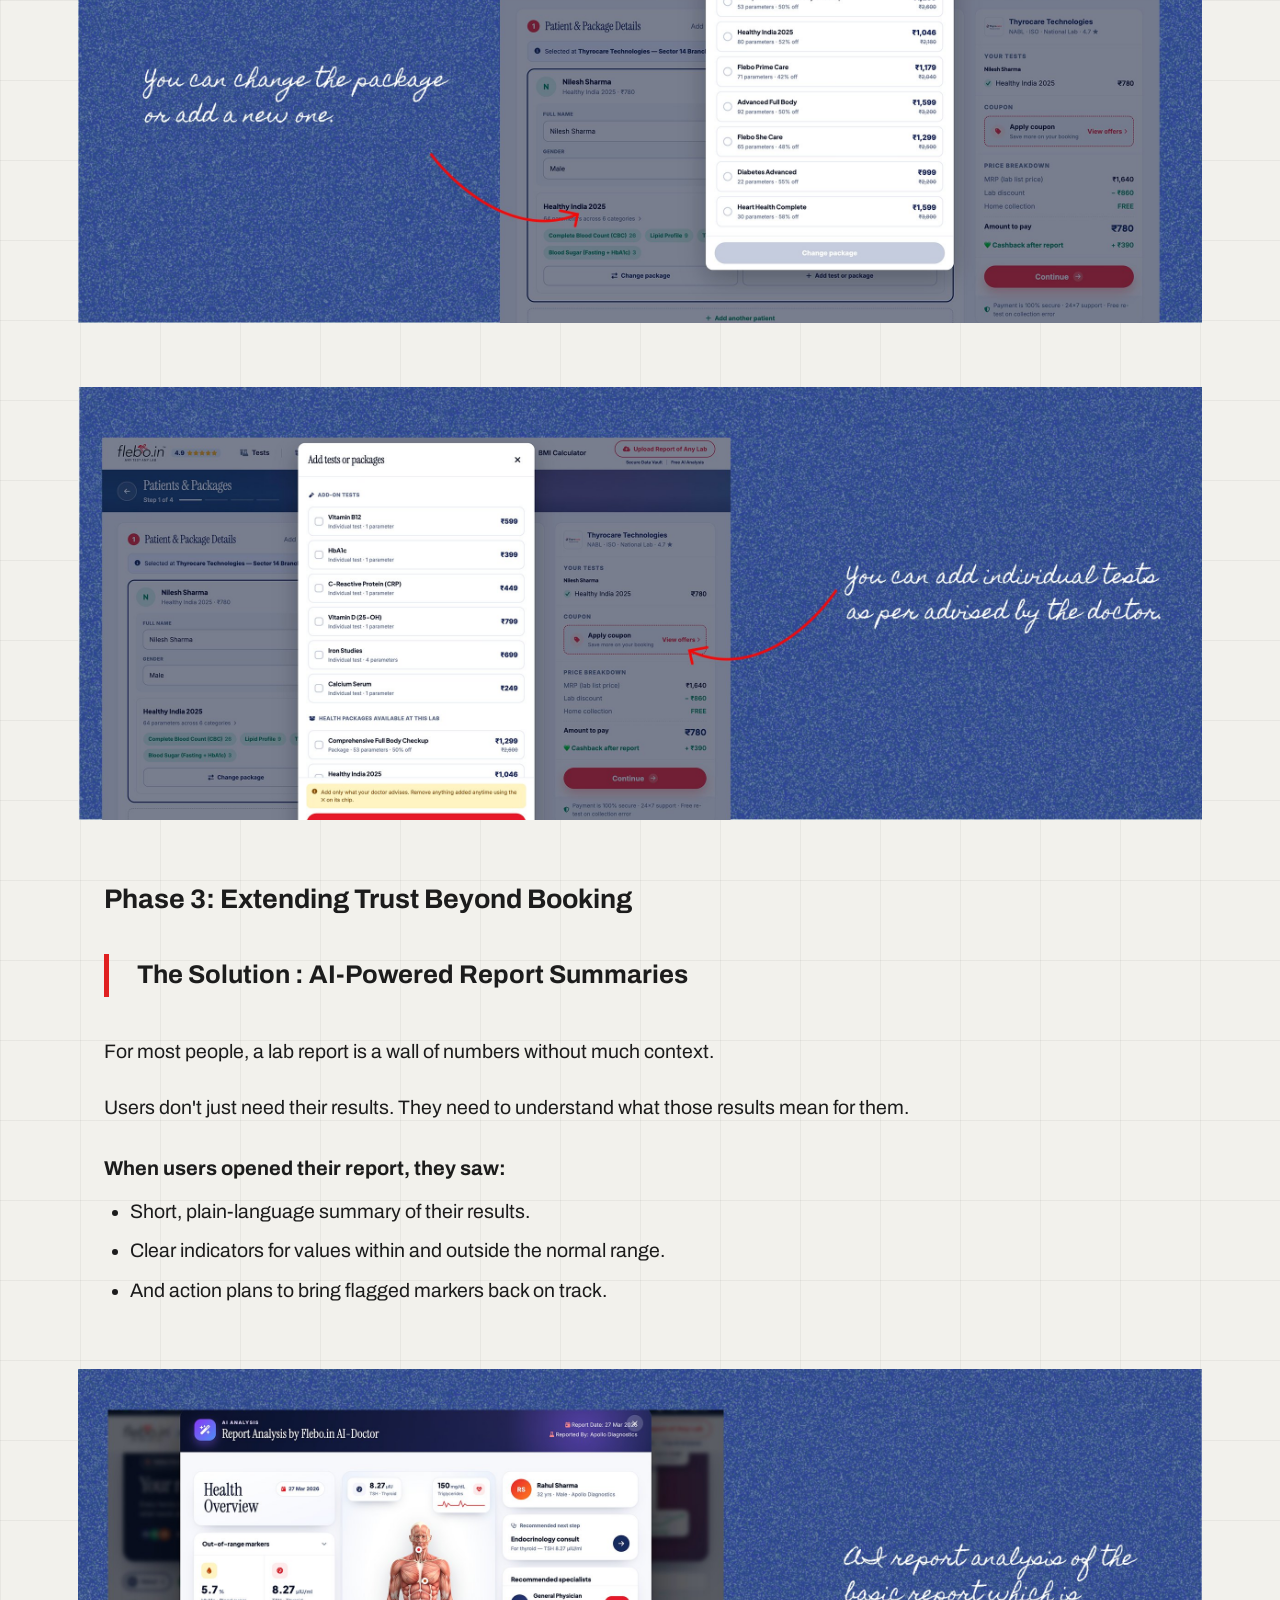
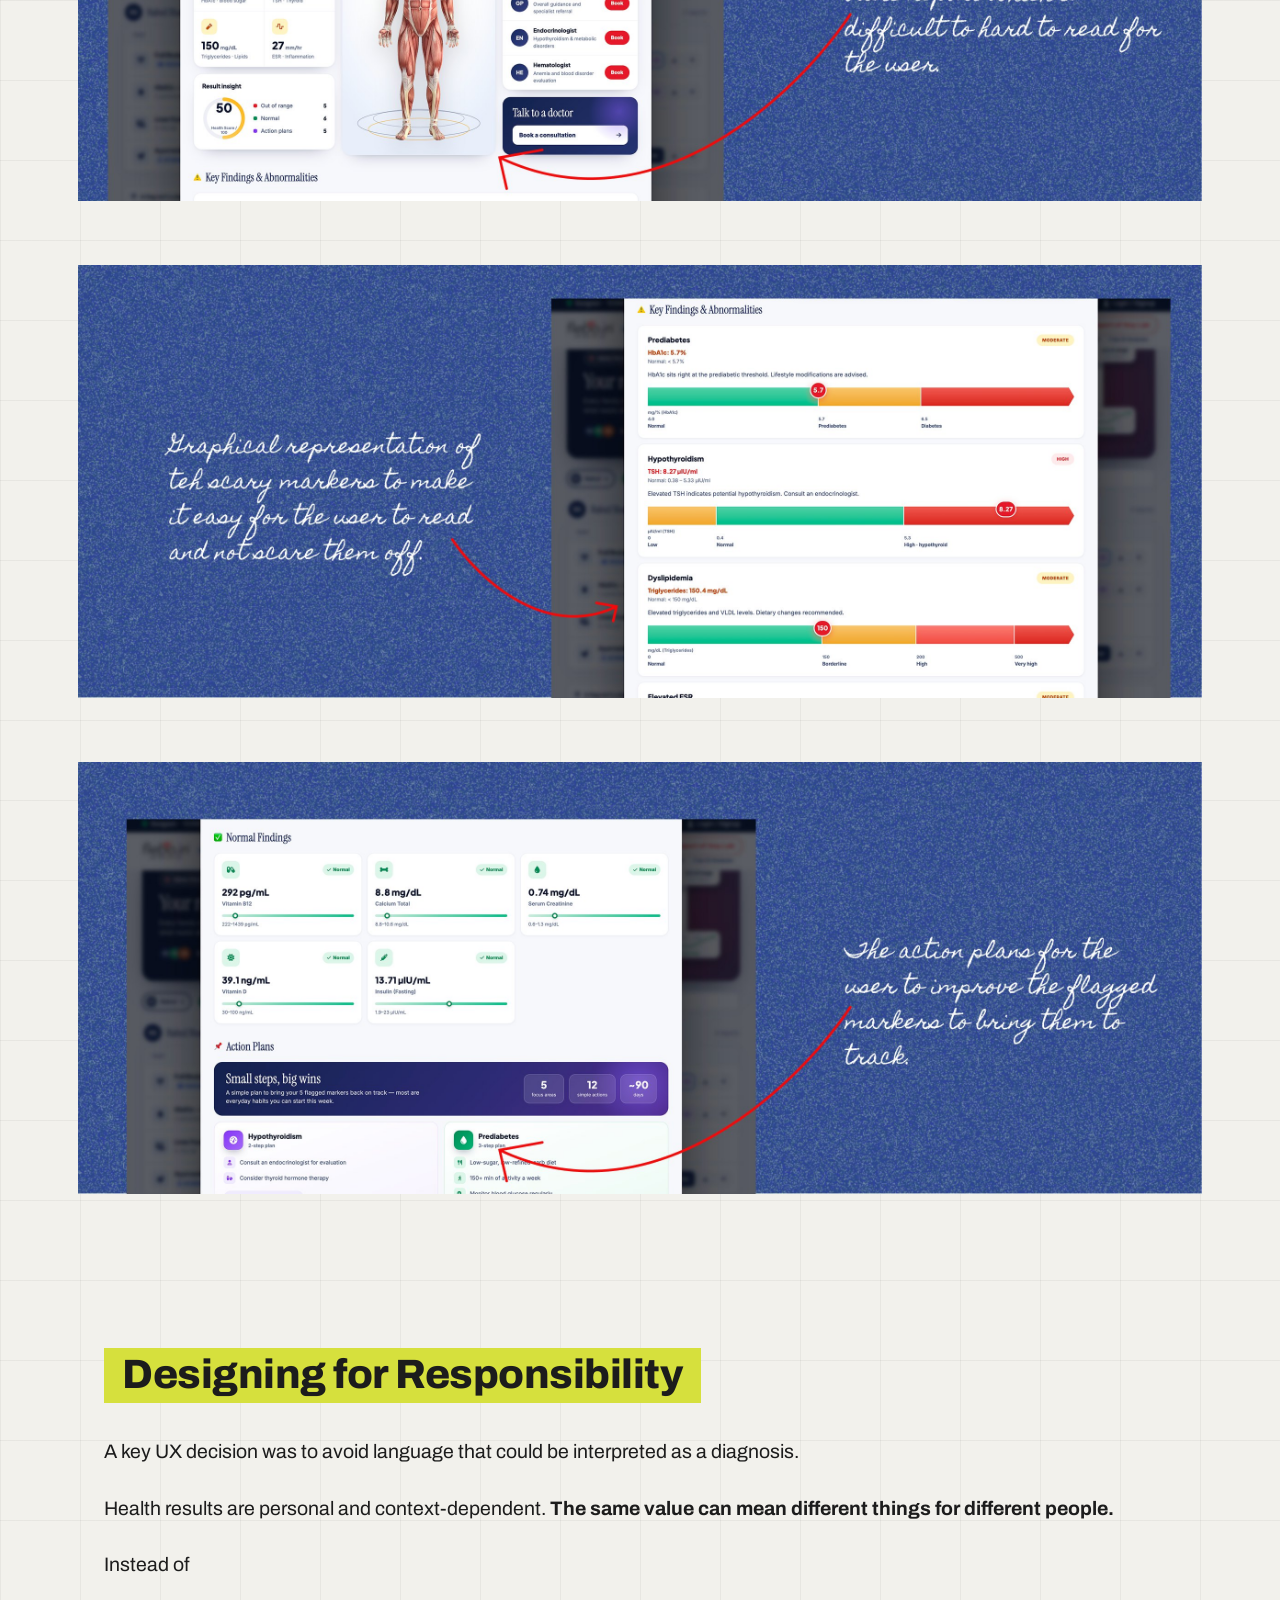
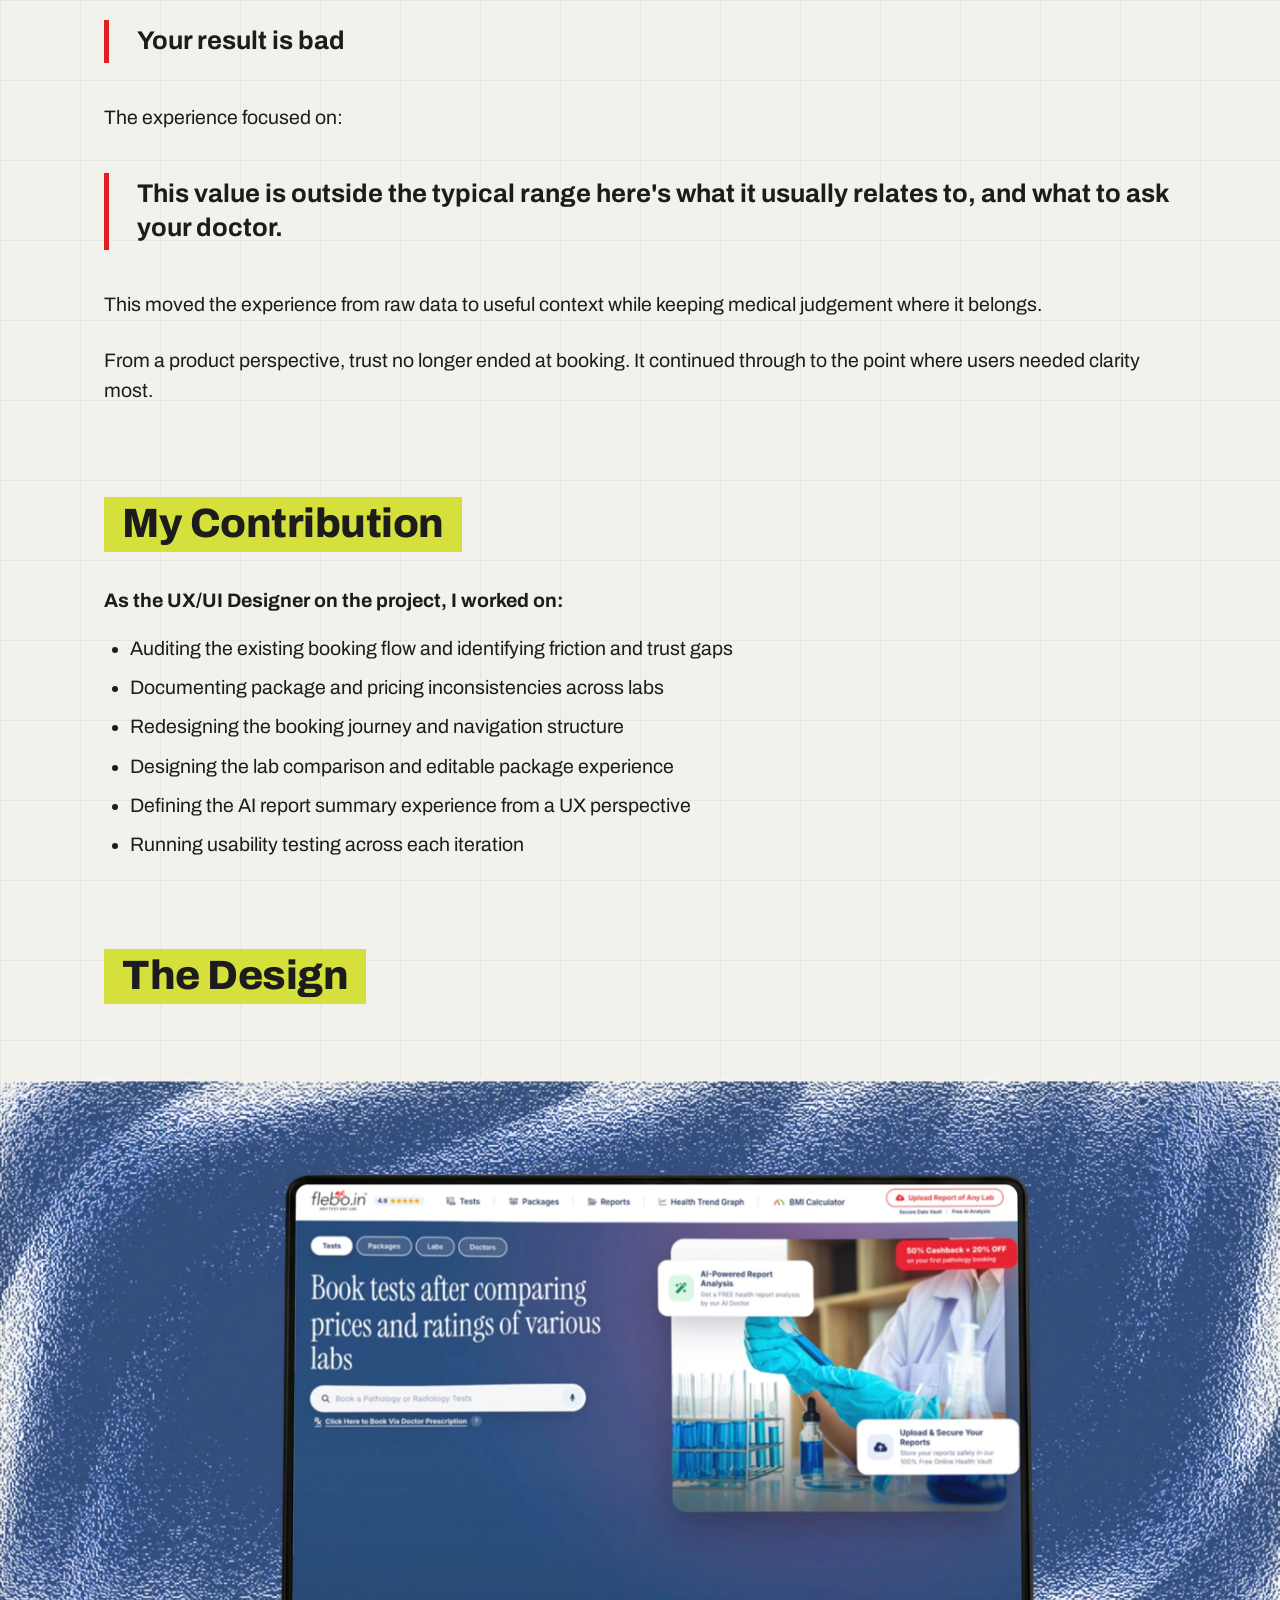
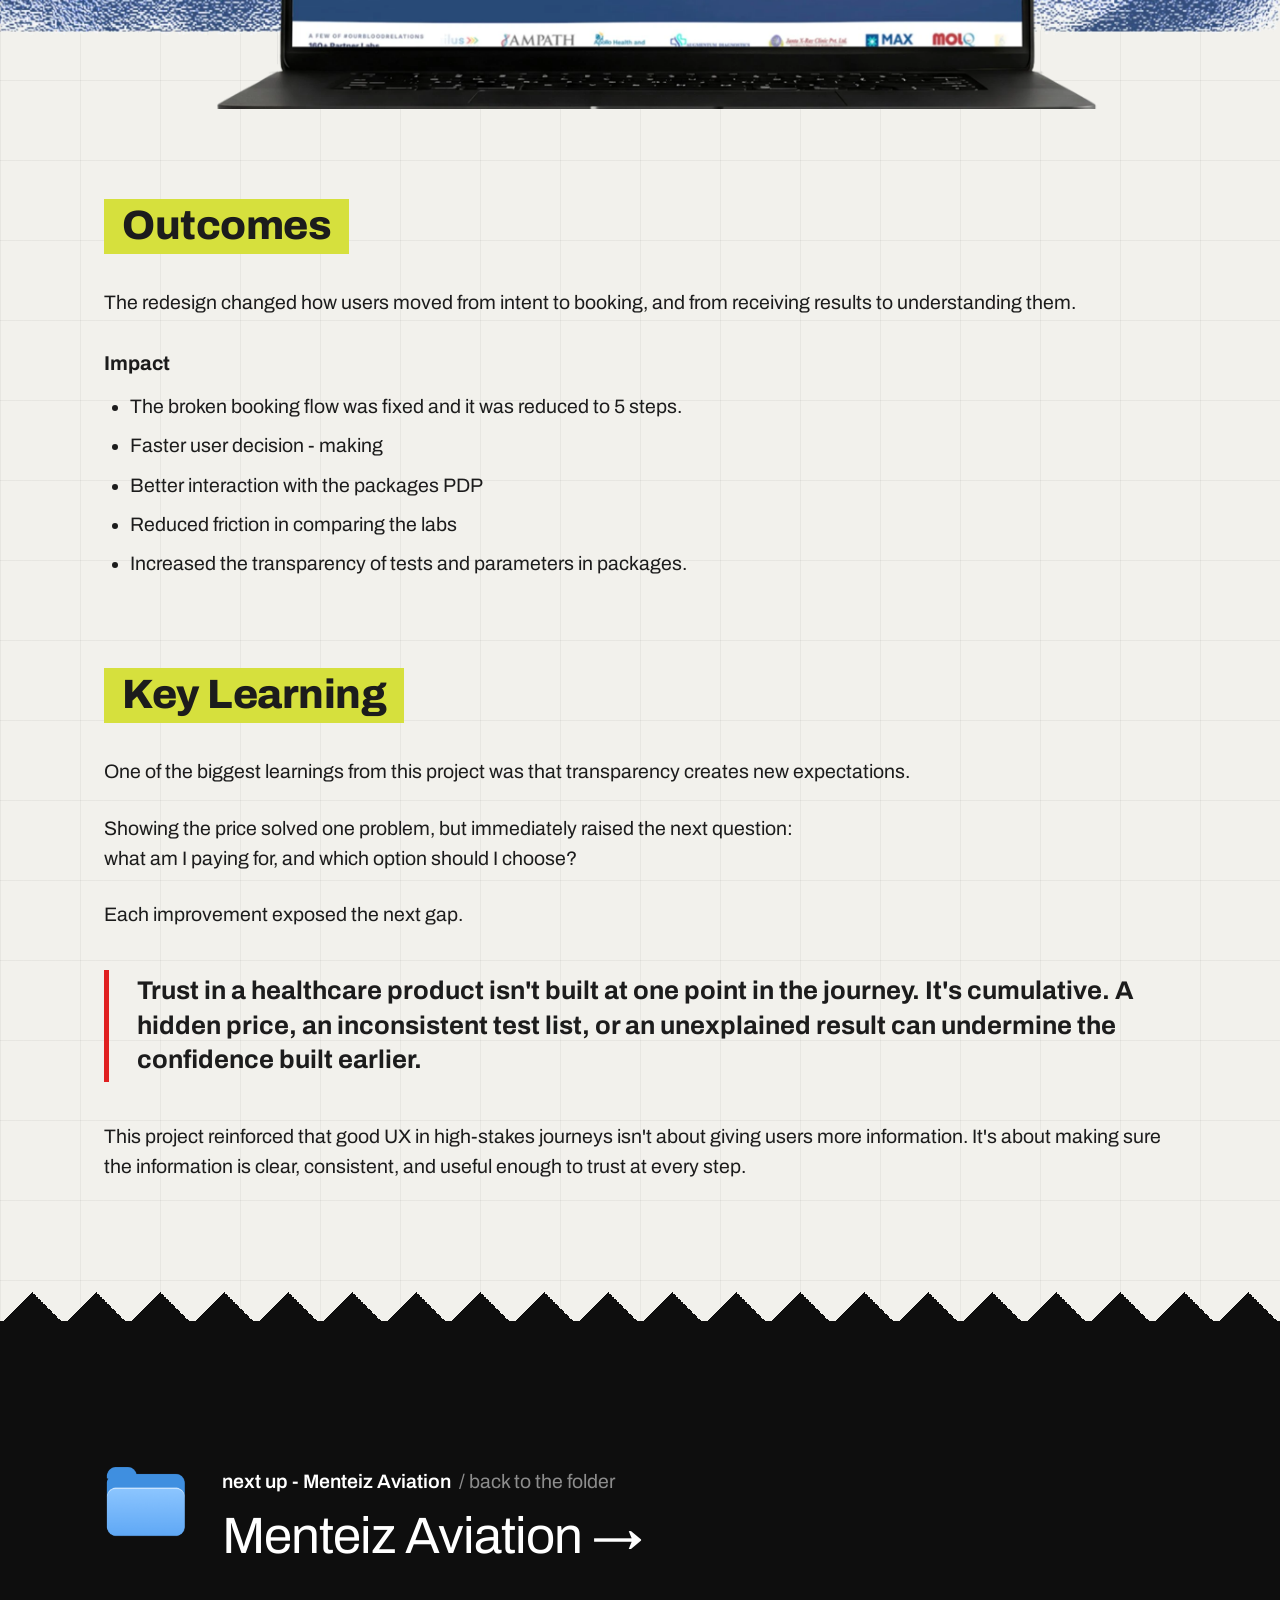
==== commit 089fbb32: "Mobile layout, clean case-study figures, home page refresh - Home: phone layout on a 390px canvas; h" ====
--- a/flebo.html
+++ b/flebo.html
@@ -9,8 +9,8 @@
 <link rel="preconnect" href="https://fonts.googleapis.com">
 <link rel="preconnect" href="https://fonts.gstatic.com" crossorigin>
 <link href="https://fonts.googleapis.com/css2?family=Archivo:wght@400;600;700;800&display=swap" rel="stylesheet">
-<link rel="stylesheet" href="case.css?v=20260923o">
-<script src="analytics.js?v=20260923c" defer></script>
+<link rel="stylesheet" href="case.css?v=20260924h">
+<script src="analytics.js?v=20260924d" defer></script>
 </head>
 <body class="cs" data-page="flebo" data-case="Flebo">
 <div class="cs-page">
@@ -54,7 +54,7 @@
 
   <!-- The booking-flow recording plays on the MacBook's screen -->
   <div class="full full-video">
-    <img src="assets/flebo/hero.jpg" alt="Flebo homepage on a MacBook">
+    <img src="assets/flebo/hero.webp?v=2" alt="Flebo homepage on a MacBook">
     <div class="screen-video flebo-mac">
       <video src="assets/projects/flebo.mp4?v=2" poster="assets/projects/flebo-poster.jpg?v=2" muted playsinline loop preload="none" aria-label="Screen recording: comparing packages and booking a lab test on the redesigned Flebo site"></video>
     </div>
@@ -192,7 +192,7 @@
     <h2 class="hl">The Design</h2>
   </div>
 
-  <img class="full" src="assets/flebo/thedesign.jpg" alt="Flebo redesign on a MacBook over a textured blue backdrop">
+  <img class="full" src="assets/flebo/thedesign.webp?v=2" alt="Flebo redesign on a MacBook over a textured blue backdrop">
 
   <div class="wrap">
     <h2 class="hl">Outcomes</h2>
--- a/case.css
+++ b/case.css
@@ -59,6 +59,7 @@
   font-size: clamp(30px, 3.2vw, 46px); font-weight: 800; letter-spacing: -0.5px;
 }
 h3 { margin: 64px 0 6px; font-size: clamp(23px, 2.1vw, 30px); font-weight: 700; }
+h3.ruled { padding: 4px 0 4px 22px; border-left: 5px solid #e02020; } /* red rule, as on the pull quotes */
 h4 { margin: 34px 0 4px; font-size: 20px; font-weight: 700; }
 .cs p { margin-top: 26px; font-size: 19.5px; line-height: 1.55; max-width: 1230px; }
 .cs ul { margin: 18px 0 0 26px; }
@@ -304,6 +305,13 @@
 .cap h6 { font-size: 15px; font-weight: 700; } .cs .cap p { margin-top: 4px; font-size: 14px; color: #55534c; }
 .cap-row { display: grid; gap: 24px; margin-top: 14px; }
 .cap-row.c2 { grid-template-columns: 1fr 1fr; } .cap-row.c3 { grid-template-columns: repeat(3, 1fr); } .cap-row.c4 { grid-template-columns: repeat(4, 1fr); }
+/* captions under a multi-screen figure: the row spans the figure's full width and
+   --cols (spacer, screen, spacer, screen, ..., rest; % of the figure image) puts
+   each caption under its own screen, starting at that screen's left edge */
+.cap-row.aligned { grid-template-columns: var(--cols); gap: 0; width: calc(100% + 52px); margin: -34px -26px 0; }
+.cap-row.aligned > :nth-child(1) { grid-column: 2; } .cap-row.aligned > :nth-child(2) { grid-column: 4; }
+.cap-row.aligned > :nth-child(3) { grid-column: 6; } .cap-row.aligned > :nth-child(4) { grid-column: 8; }
+.cap-row.aligned > .cap { padding-right: 12px; }
 .side-fig { display: grid; grid-template-columns: 340px 1fr; gap: 40px; align-items: start; margin-top: 30px; }
 .side-fig .fig { width: 100%; margin: 0; }
 .annots div { padding: 14px 0 14px 16px; border-left: 3px solid #f2c200; margin-top: 14px; }
@@ -332,6 +340,8 @@
   .intent { grid-template-columns: 1fr; } .sec { grid-template-columns: 1fr; gap: 16px; }
   .err { grid-template-columns: 1fr; gap: 8px; } .side-fig { grid-template-columns: 1fr; }
   .bar { grid-template-columns: 120px 1fr 36px; } .obj { grid-template-columns: 1fr; gap: 6px; }
+  .cap-row.aligned { grid-template-columns: 1fr; gap: 24px; width: auto; margin: 0; }
+  .cap-row.aligned > .cap { grid-column: auto; padding-right: 0; }
   .htable td:first-child { width: auto; }
 }
 
@@ -439,6 +449,21 @@
   .obj-row { grid-template-columns: 1fr; gap: 6px; }
   .nest .obj { padding: 0 10px 12px; }
   .cs .card ol.steps { margin-left: 8px; }
+  body.kargo .chain { gap: 10px; padding: 16px; }
+  body.kargo .chain span { padding: 8px 14px; }
+  .audit { padding: 20px 16px 22px; }
+  .arow { grid-template-columns: 1fr; gap: 6px; }
+  /* the three counts stay on one line in equal columns, centred, so each separator
+     sits exactly midway between its neighbours; labels wrap under their number */
+  .stats.divided { display: grid; grid-template-columns: repeat(3, 1fr); gap: 0 !important; padding-top: 26px; text-align: center; }
+  .cs .stats.divided .v { margin-top: 0; } /* spacing moved to the row, so each stat box is just its visible text */
+  .stats.divided .stat, .stats.divided .stat:first-child { position: relative; min-width: 0; padding: 0 8px; border-left: 0; }
+  /* short centred rules instead of full-height borders, so they read as separators */
+  .stats.divided .stat + .stat::before {
+    content: ""; position: absolute; left: 0; top: 50%; width: 2px; height: 44px;
+    translate: -1px -50%; background: #e02020;
+  }
+  .stats.divided .c { font-size: 13.5px; line-height: 1.35; }
 }
 body.kargo .rules-list h5::before, body.kargo .notes h5::before {
   content: ""; display: inline-block; width: 8px; height: 8px; margin: 0 12px 0 0;
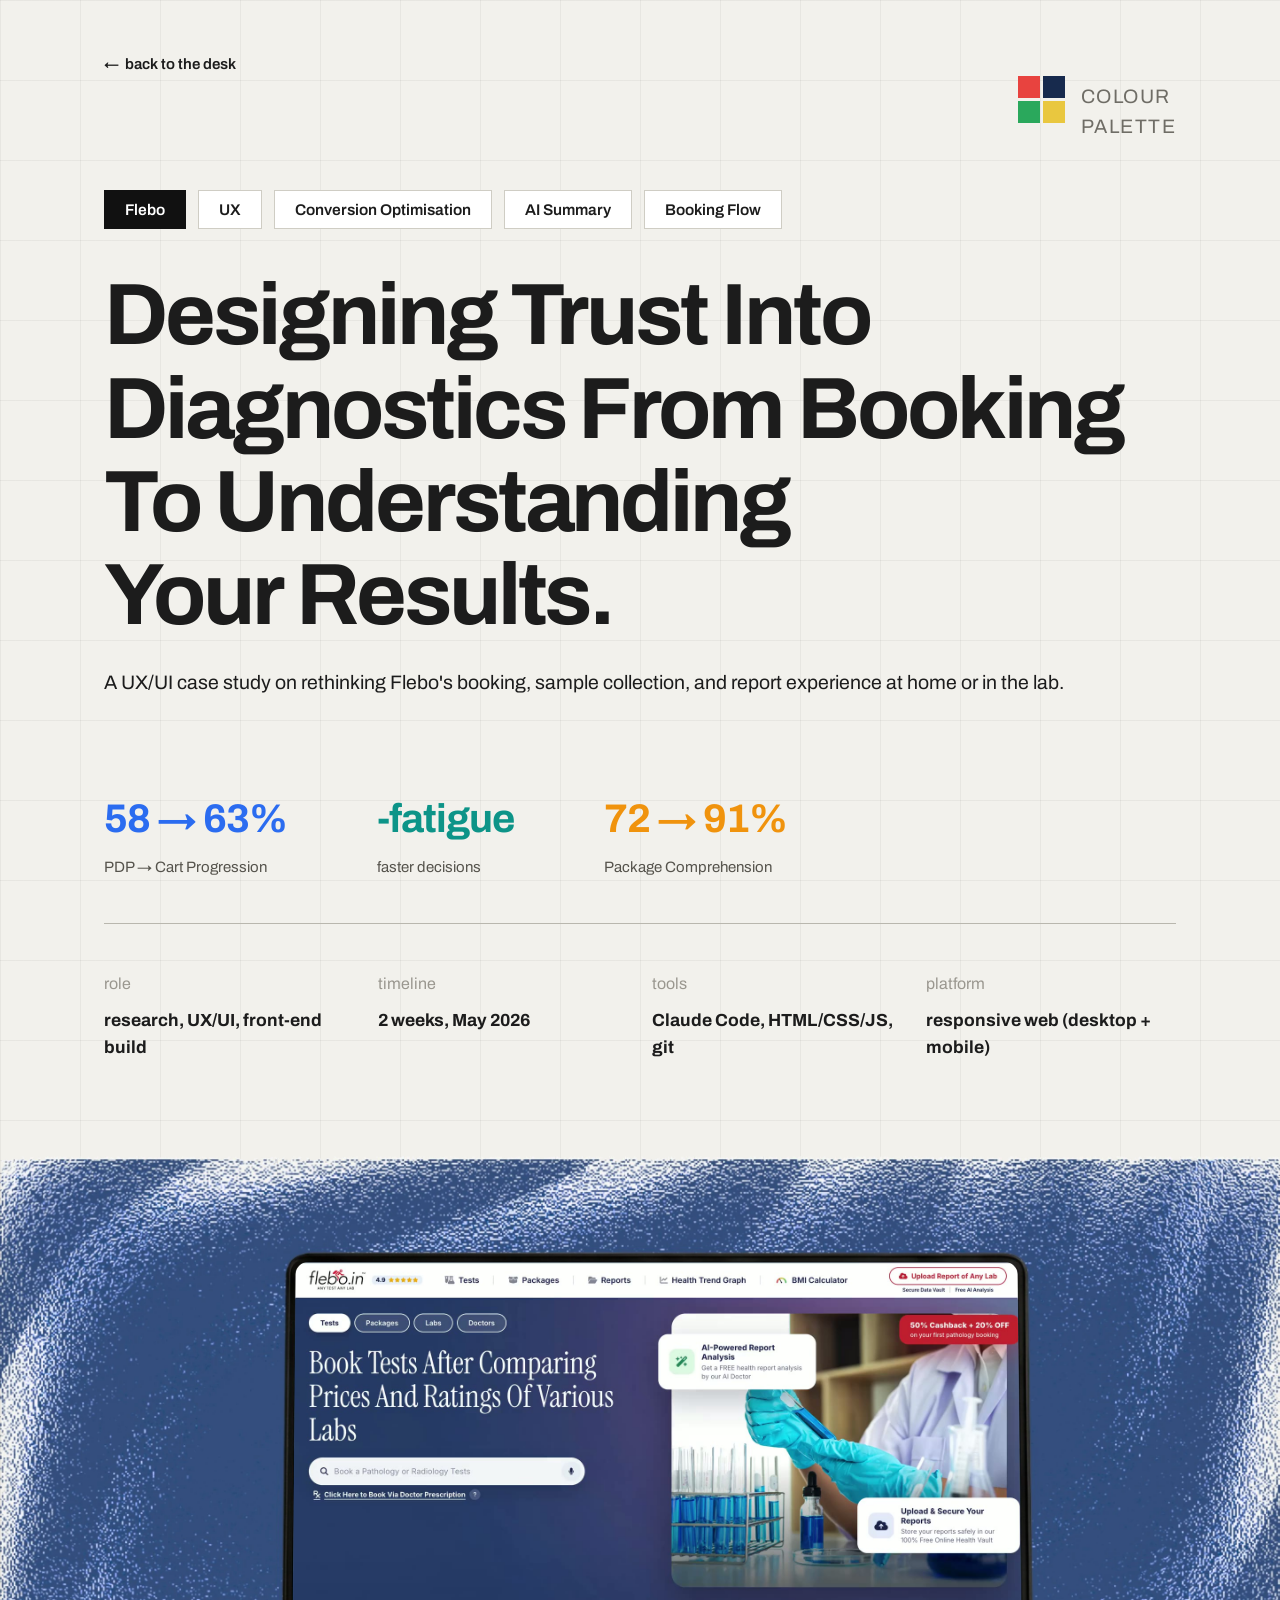
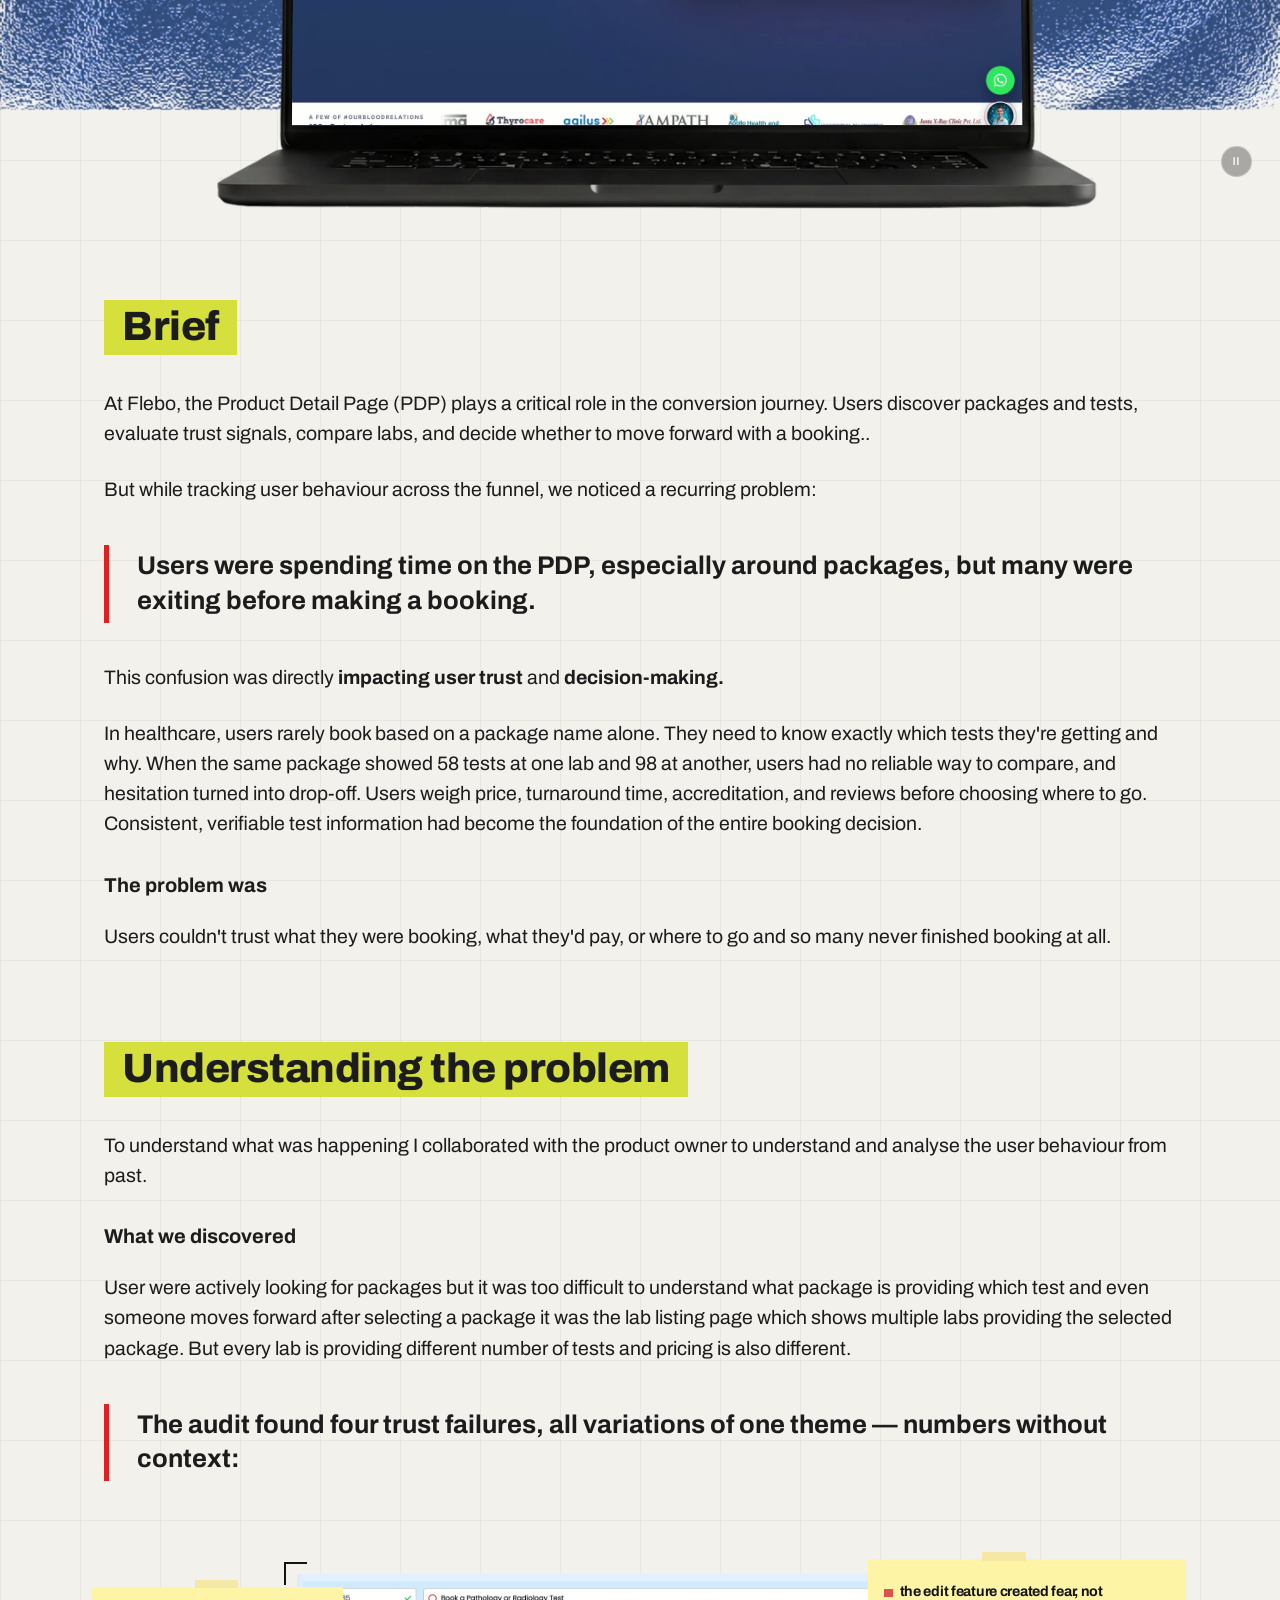
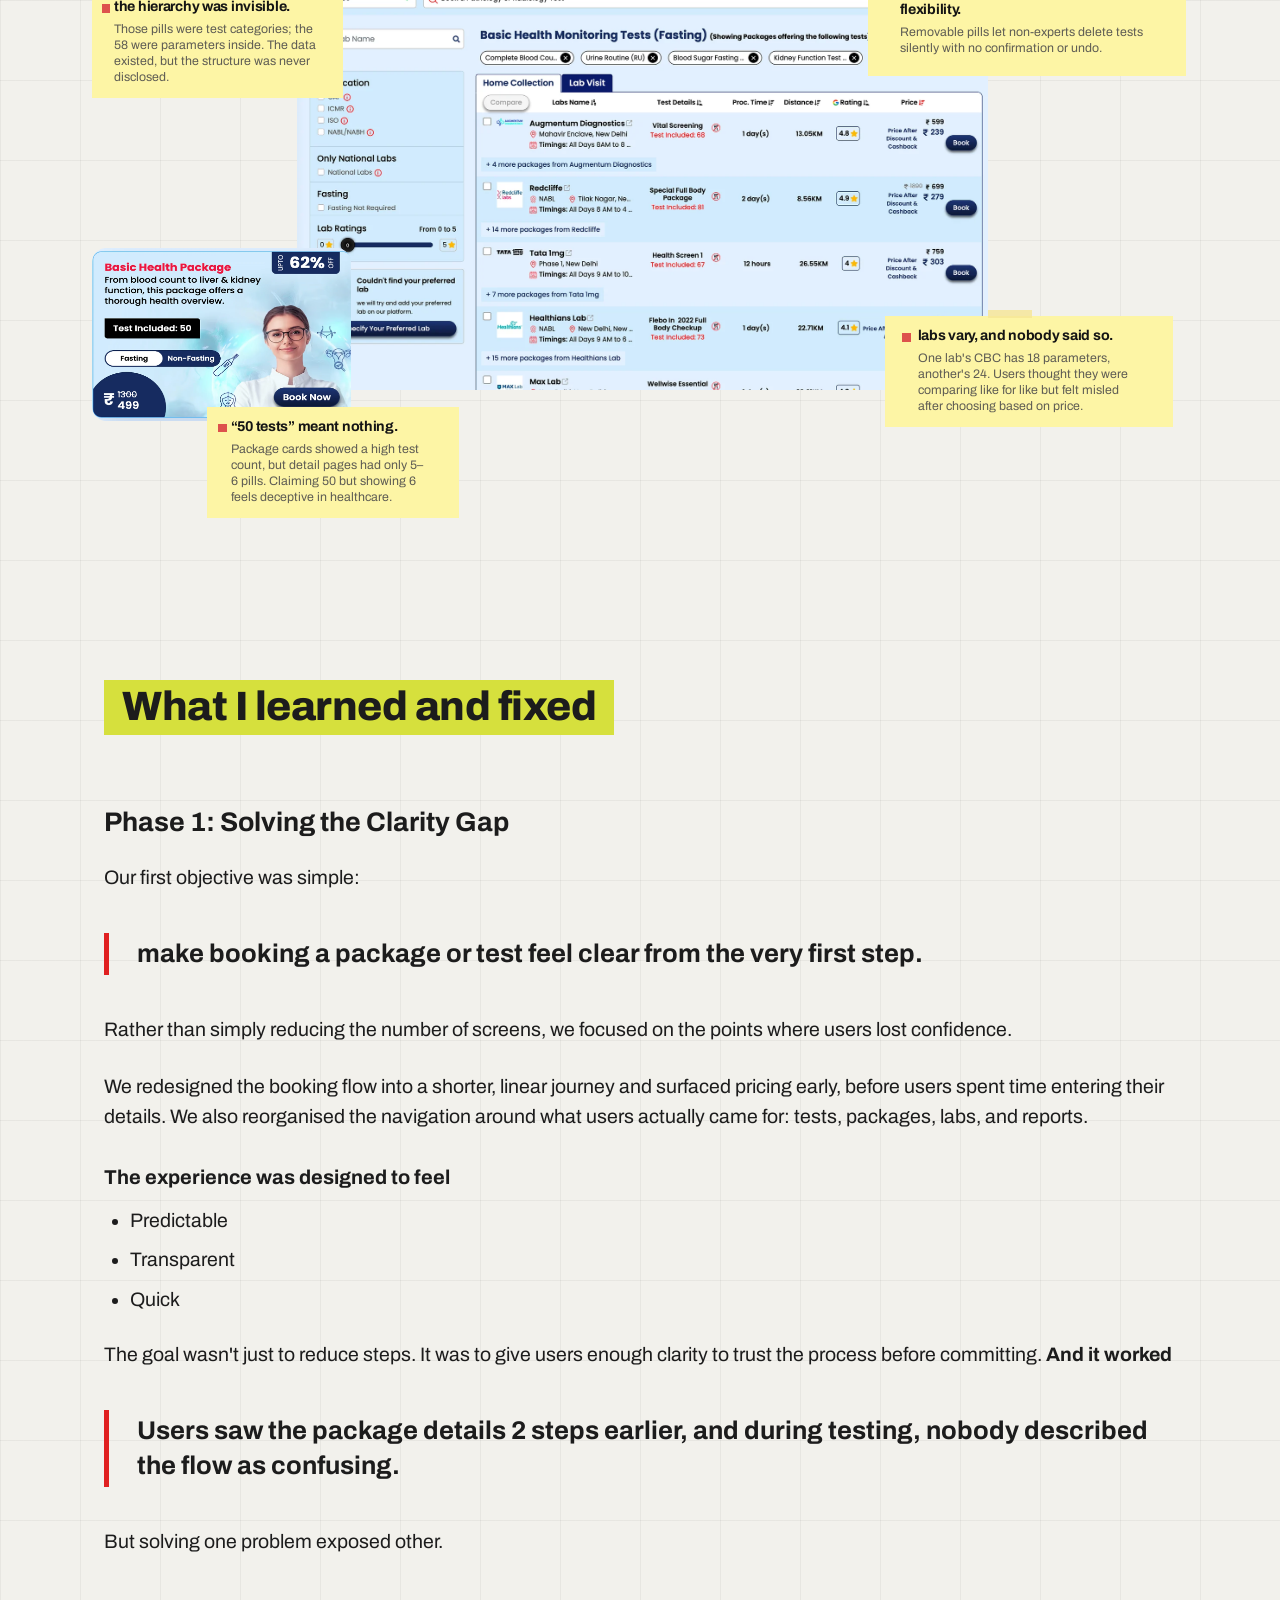
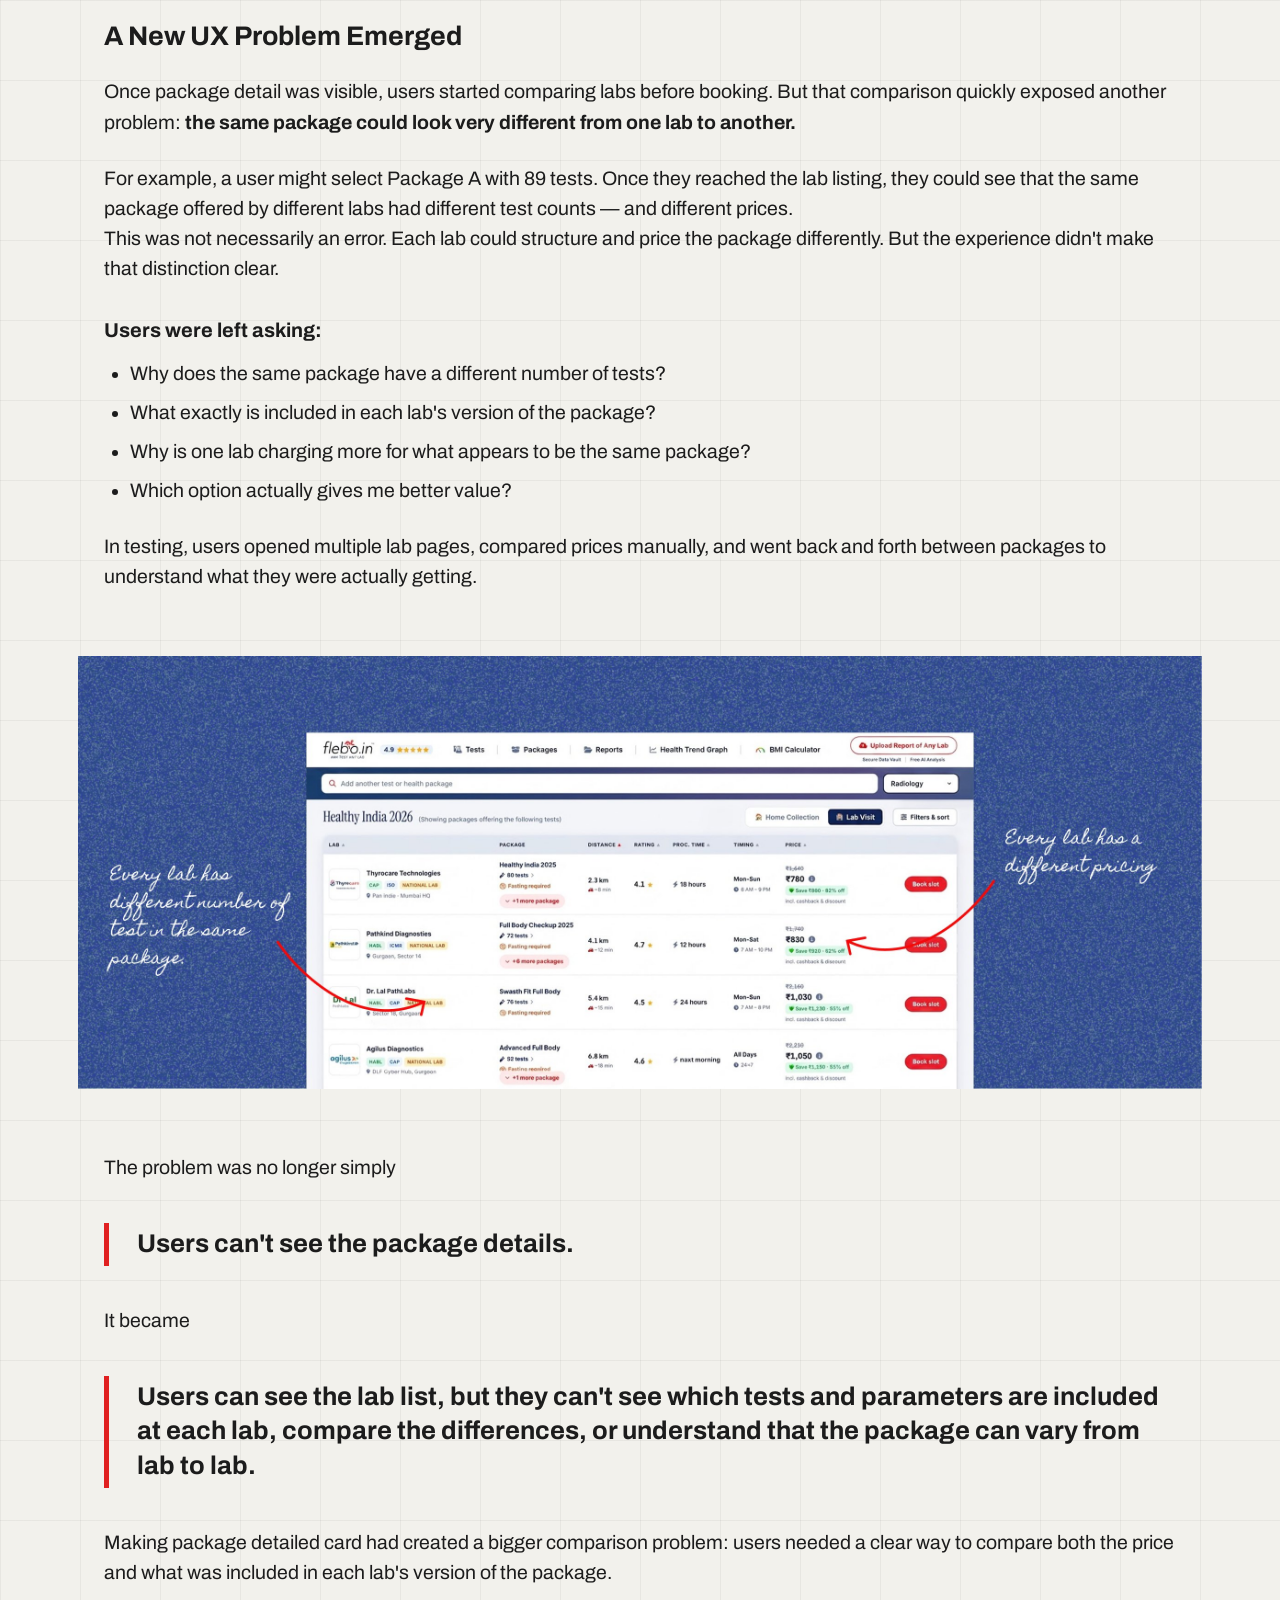
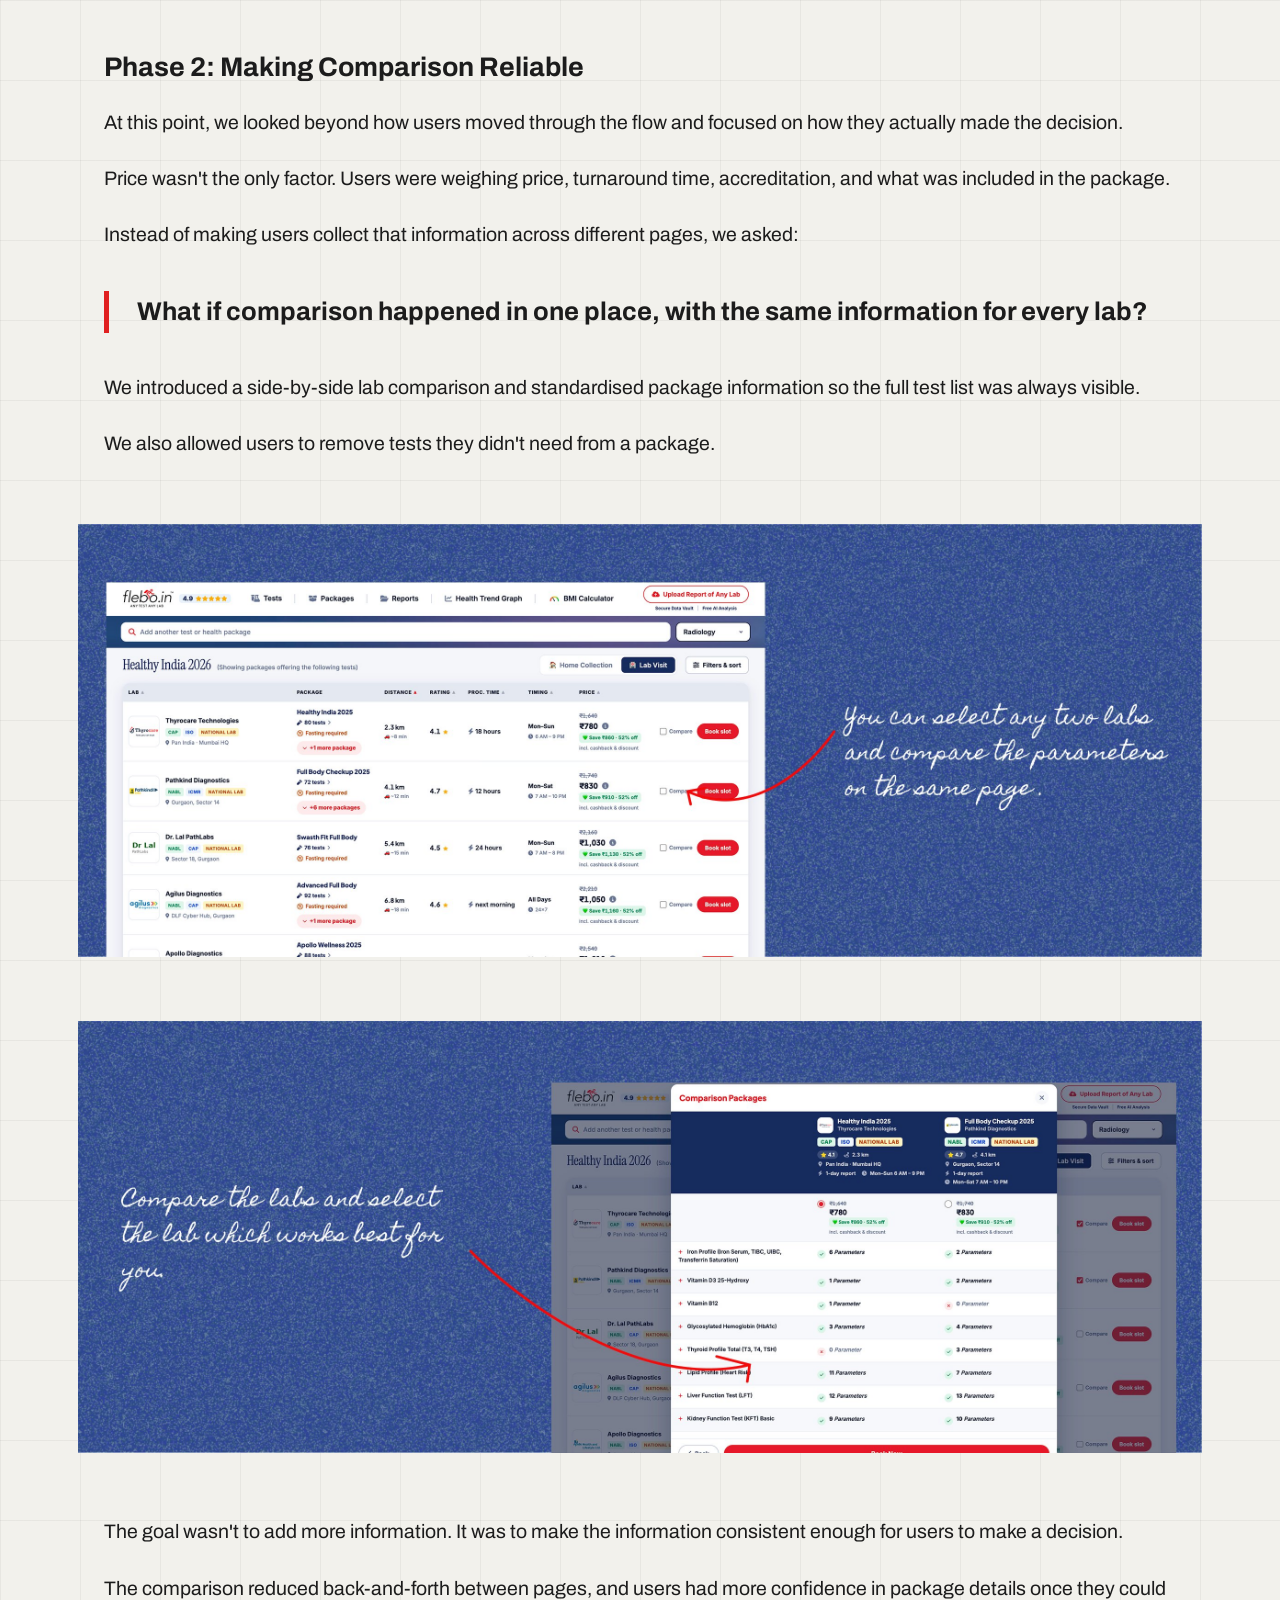
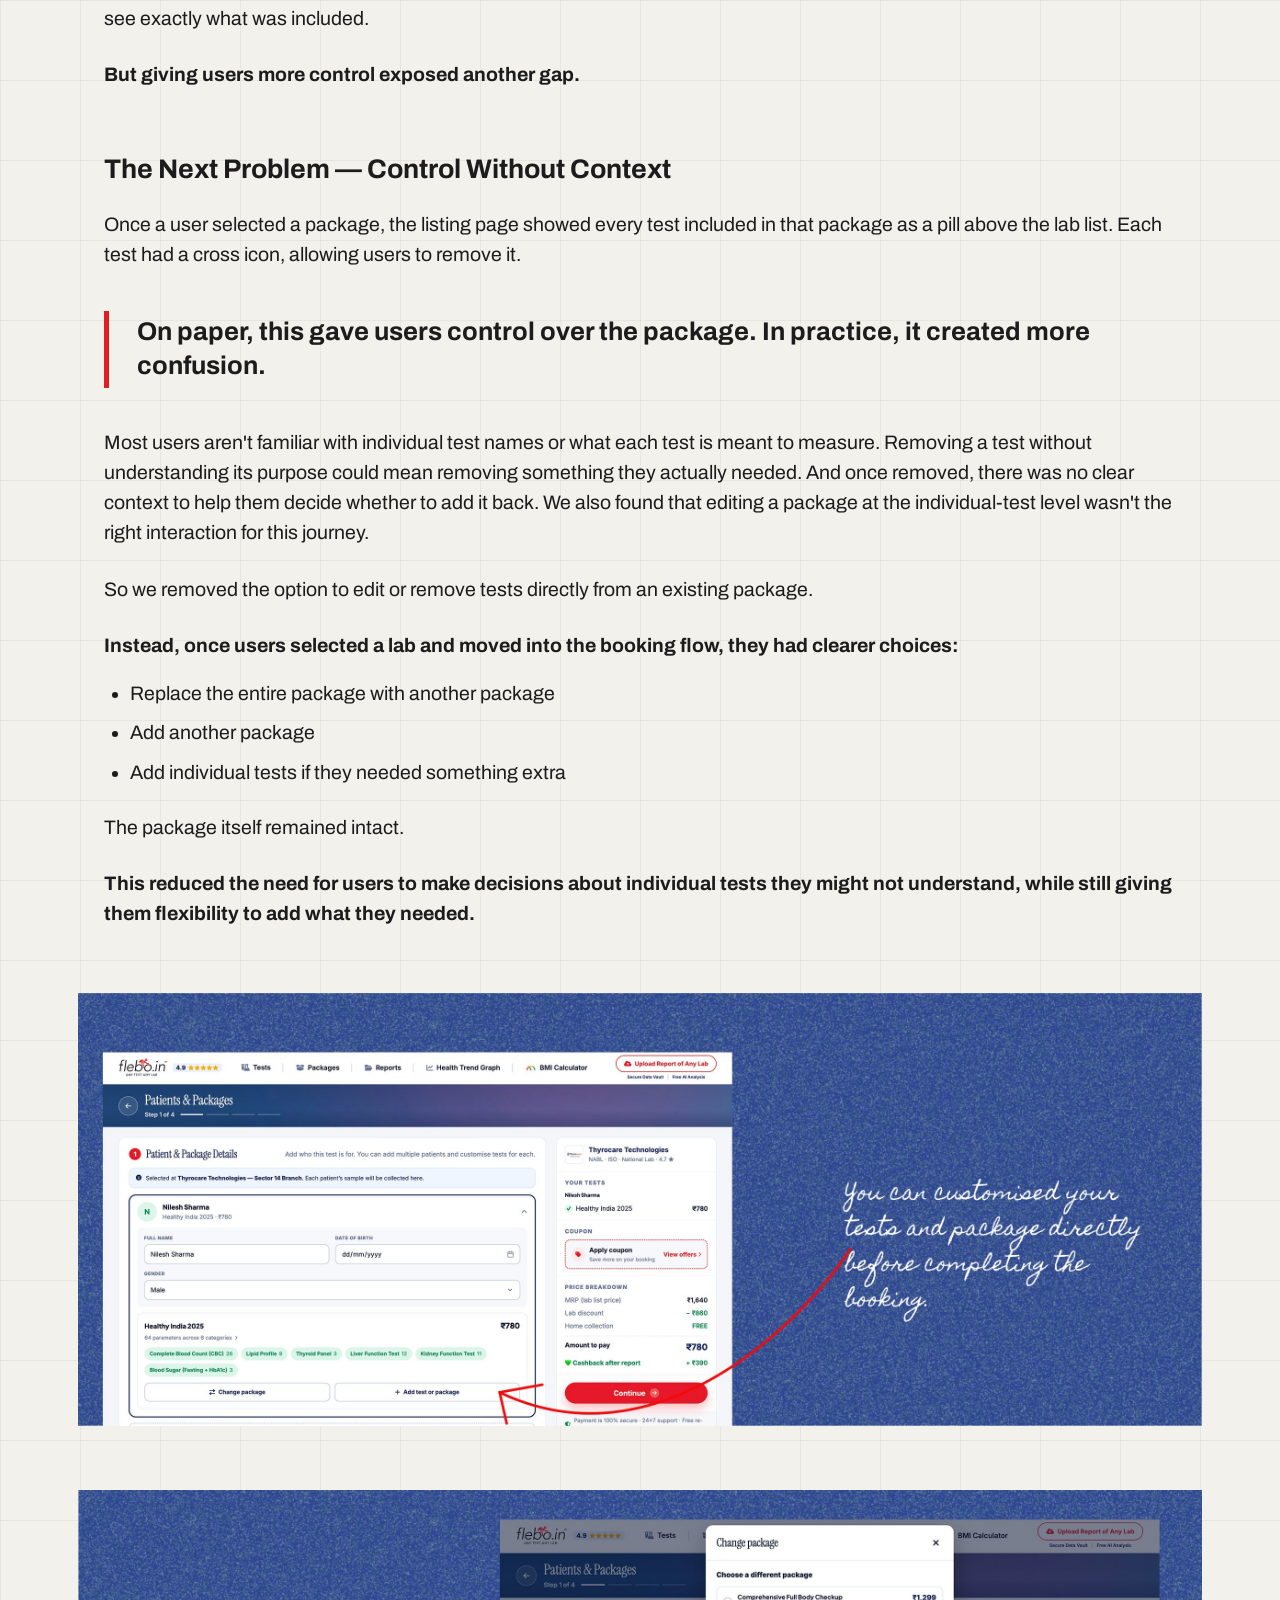
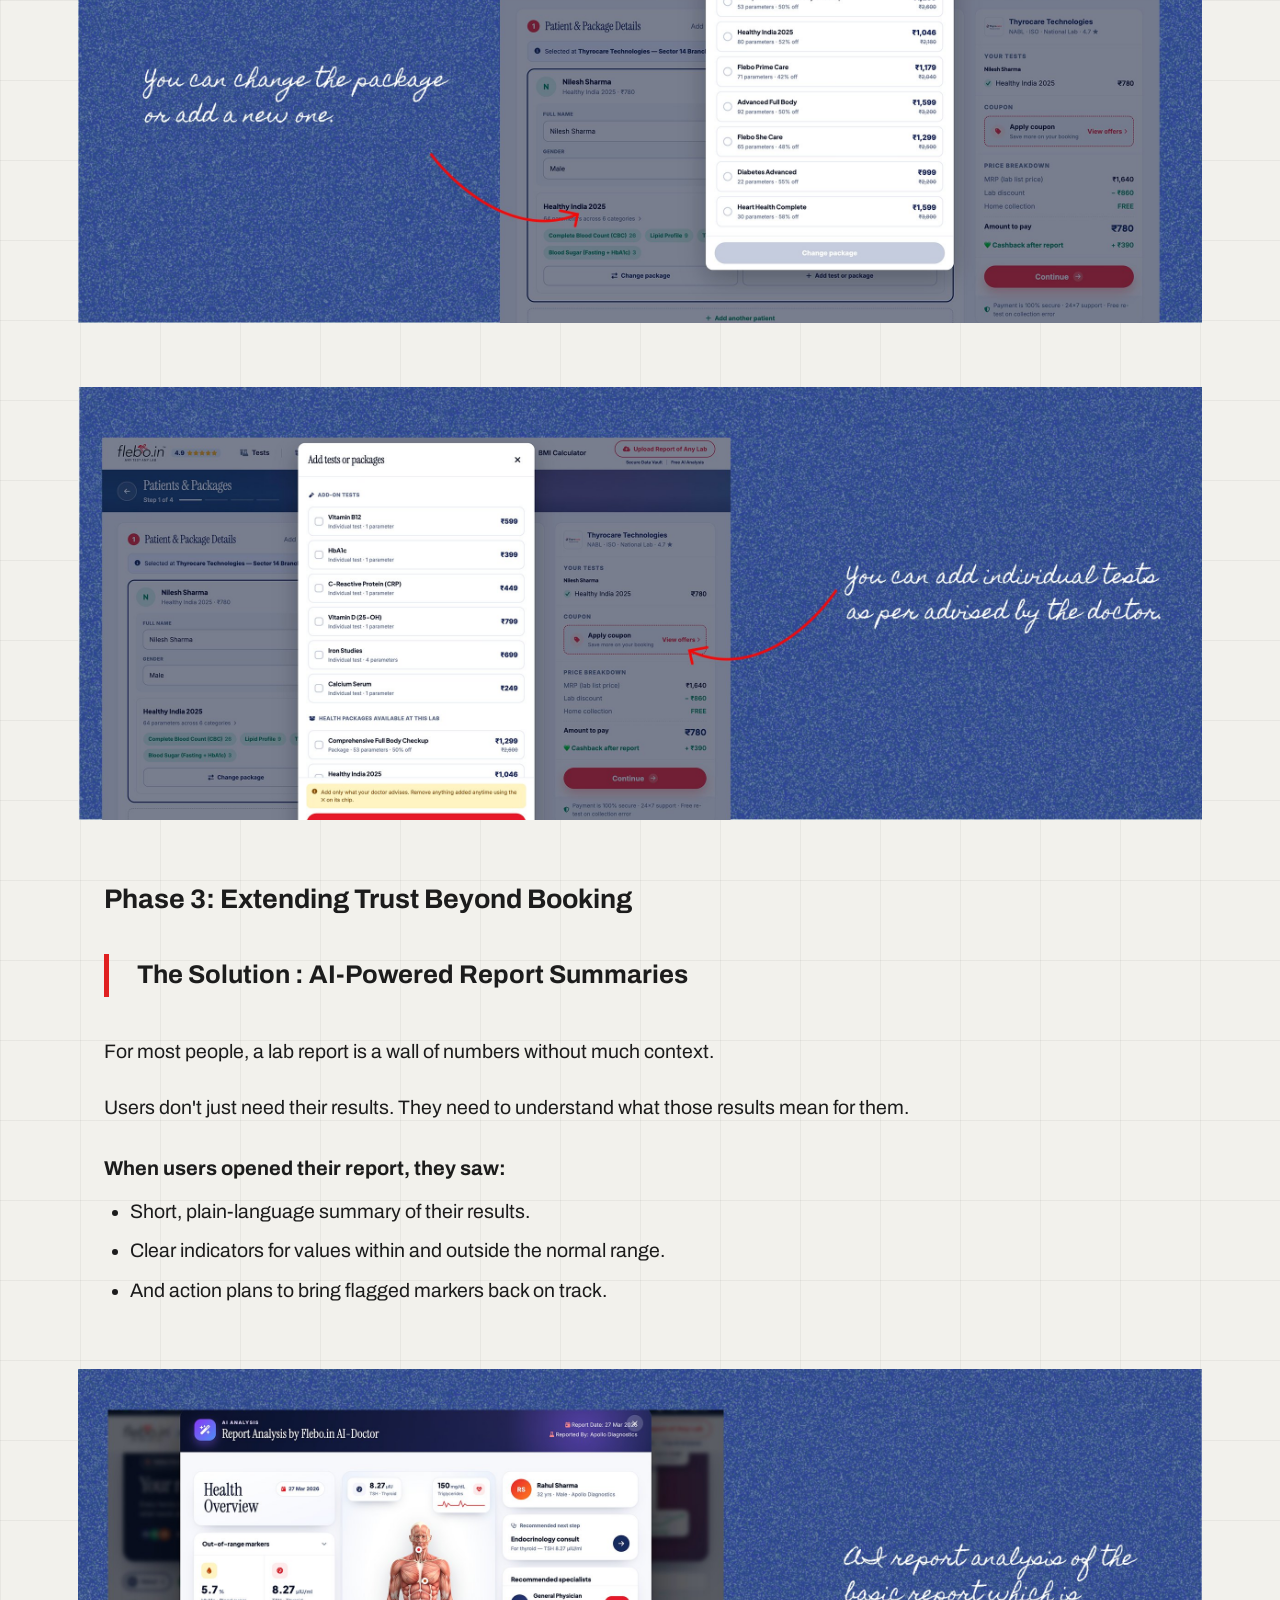
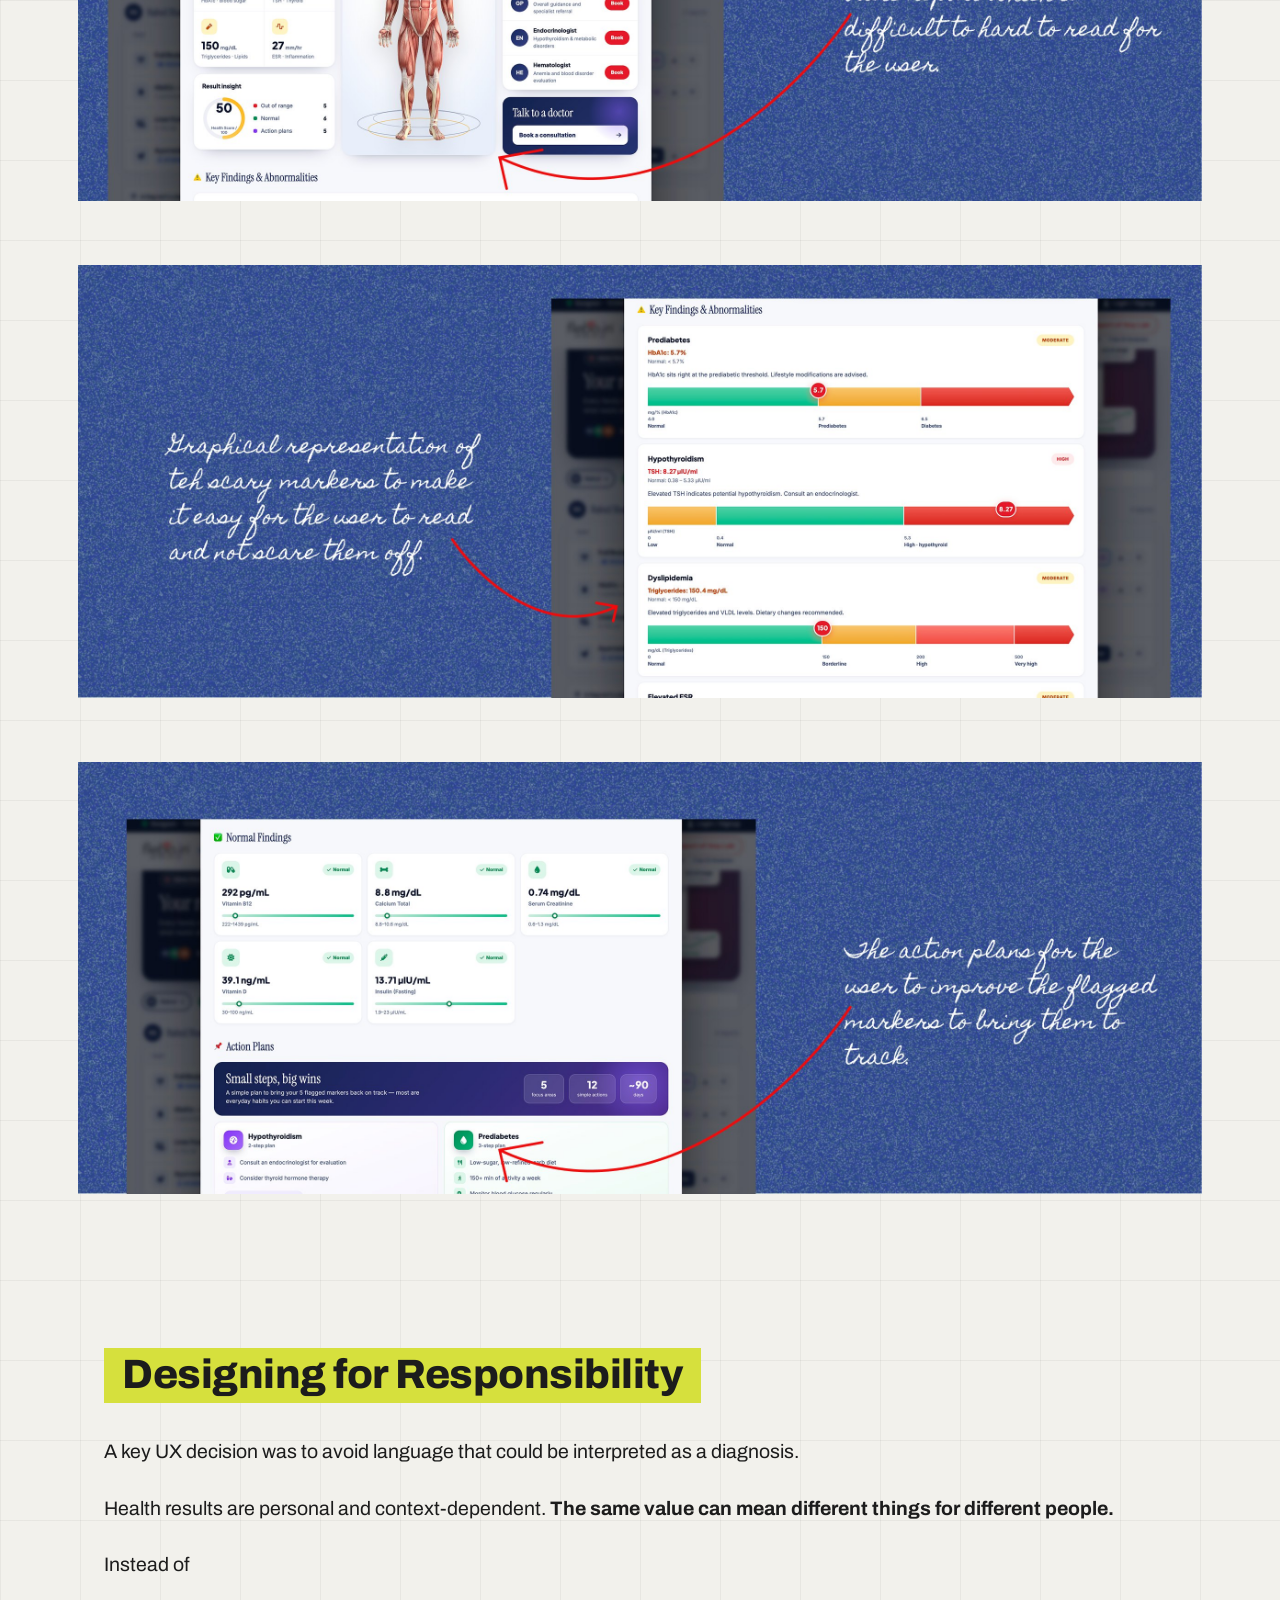
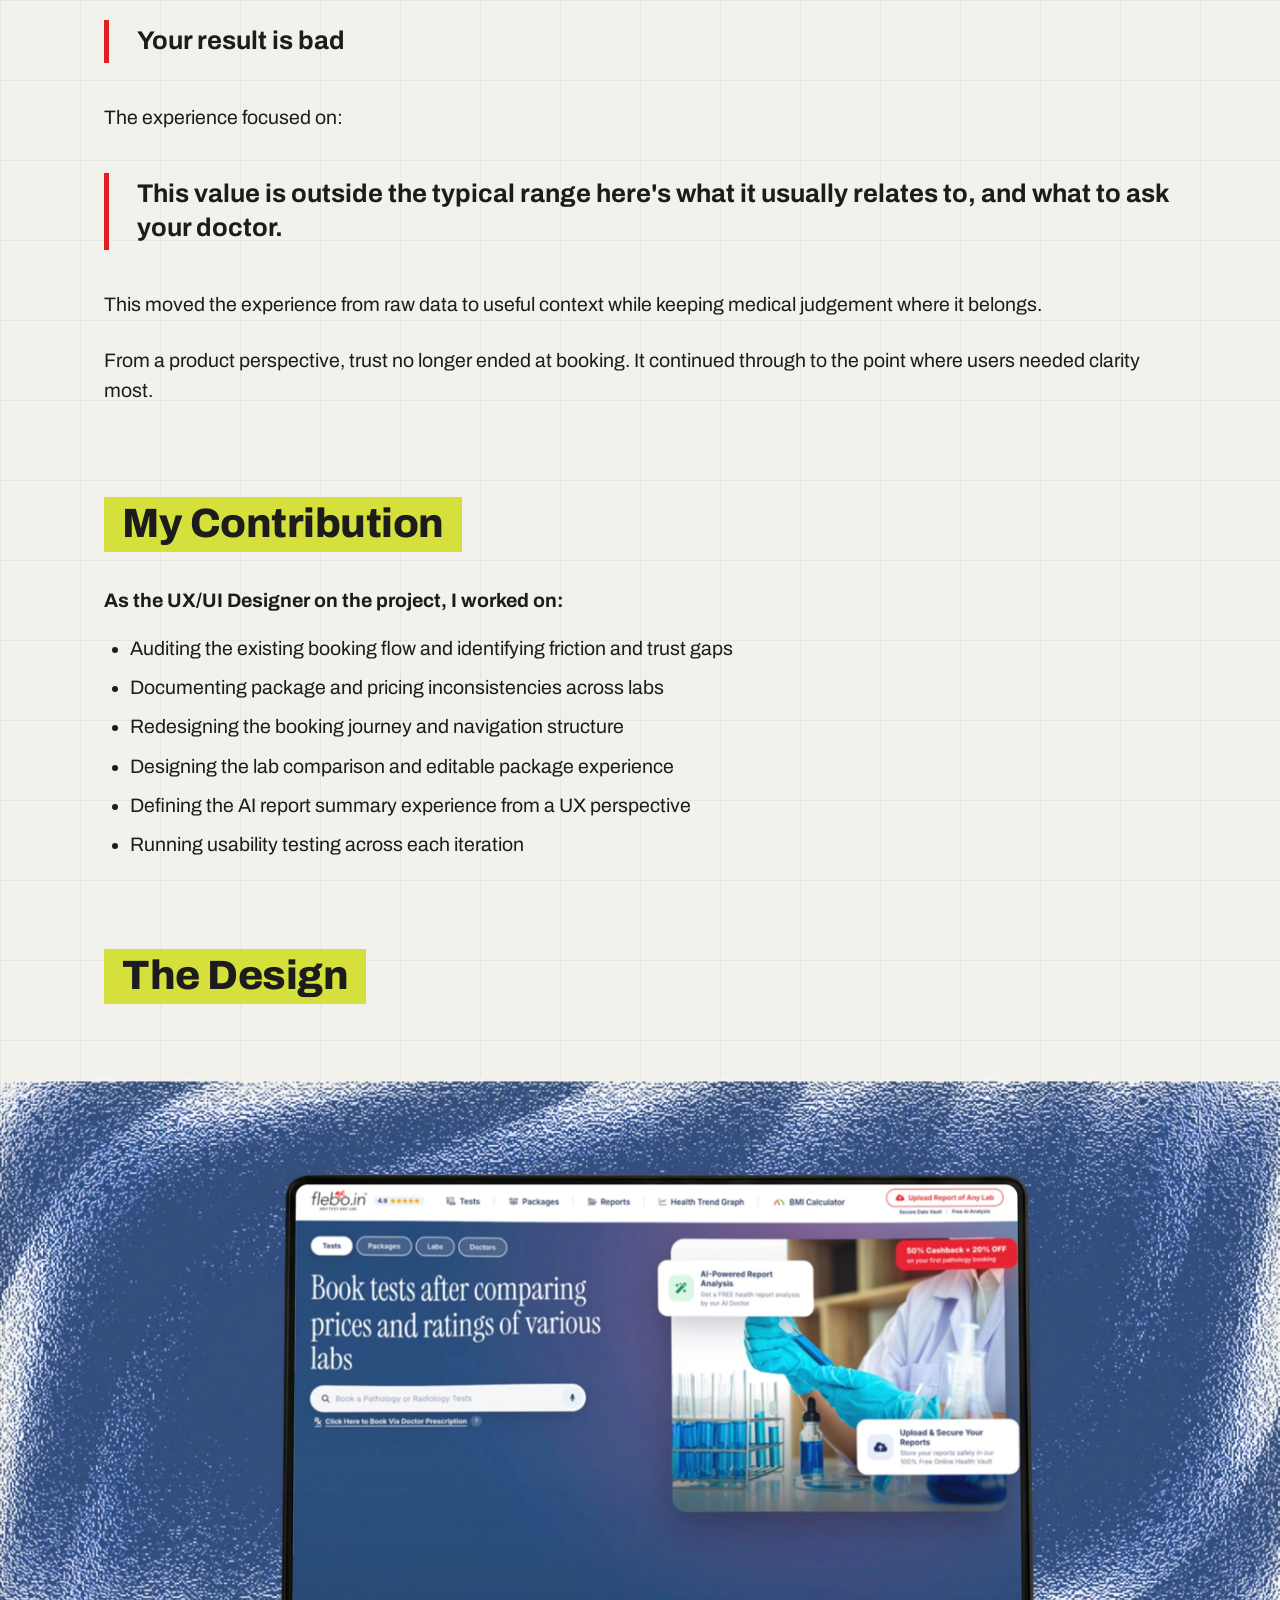
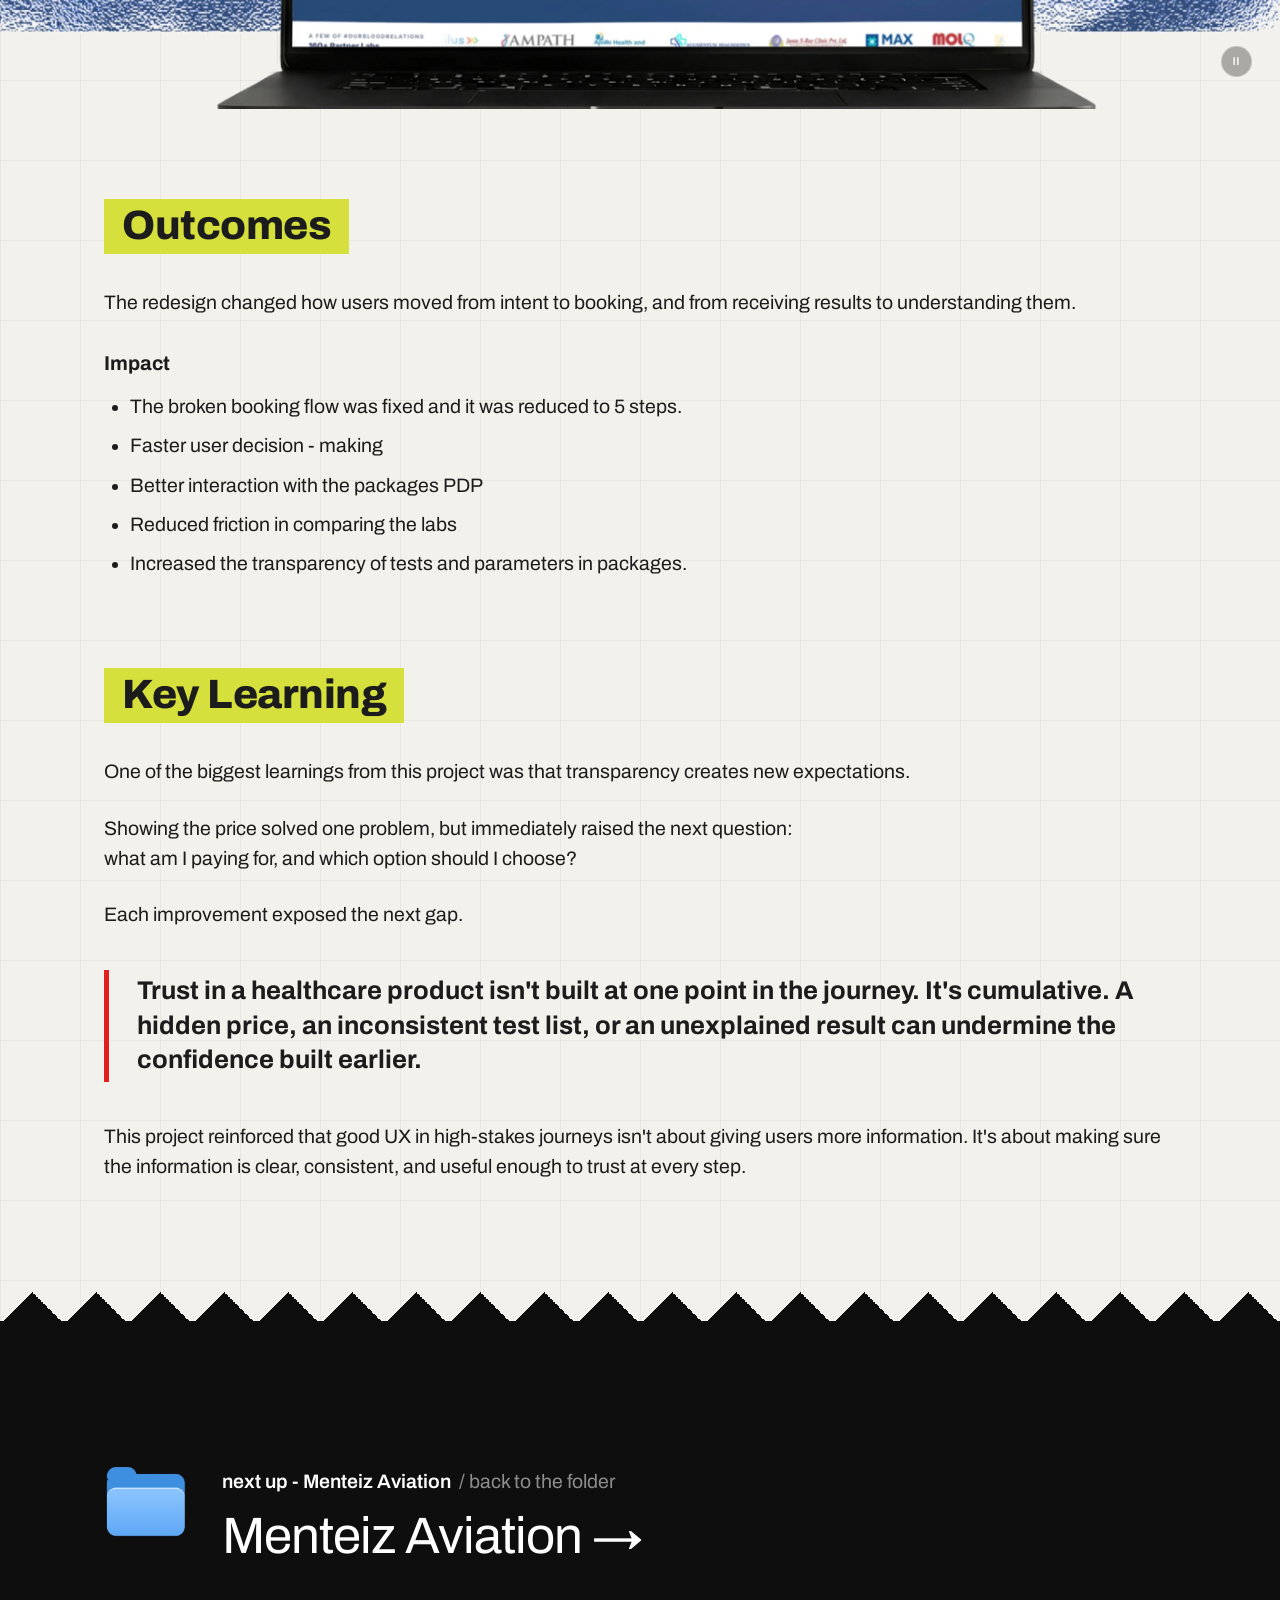
==== commit 711aba92: "Case study figures play screen recordings Flebo "The Design" laptop, and the Menteiz shopfront lapto" ====
--- a/flebo.html
+++ b/flebo.html
@@ -9,7 +9,7 @@
 <link rel="preconnect" href="https://fonts.googleapis.com">
 <link rel="preconnect" href="https://fonts.gstatic.com" crossorigin>
 <link href="https://fonts.googleapis.com/css2?family=Archivo:wght@400;600;700;800&display=swap" rel="stylesheet">
-<link rel="stylesheet" href="case.css?v=20260924h">
+<link rel="stylesheet" href="case.css?v=20261005e">
 <script src="analytics.js?v=20260924d" defer></script>
 </head>
 <body class="cs" data-page="flebo" data-case="Flebo">
@@ -192,7 +192,17 @@
     <h2 class="hl">The Design</h2>
   </div>
 
-  <img class="full" src="assets/flebo/thedesign.webp?v=2" alt="Flebo redesign on a MacBook over a textured blue backdrop">
+  <!-- The redesign walkthrough recording plays on the MacBook's screen -->
+  <div class="full full-video">
+    <img src="assets/flebo/thedesign.webp?v=2" alt="Flebo redesign on a MacBook over a textured blue backdrop">
+    <div class="screen-video flebo-mac in-design">
+      <video src="assets/projects/flebo-design.mp4?v=1" muted playsinline loop preload="none" aria-label="Screen recording: walking through the redesigned Flebo site"></video>
+    </div>
+    <button class="video-toggle on-photo" type="button" aria-label="Pause video">
+      <svg class="icon-pause" viewBox="0 0 16 16" aria-hidden="true"><path d="M5.5 3.5v9M10.5 3.5v9"/></svg>
+      <svg class="icon-play" viewBox="0 0 16 16" aria-hidden="true"><path d="M5 3.2v9.6L12.6 8z"/></svg>
+    </button>
+  </div>
 
   <div class="wrap">
     <h2 class="hl">Outcomes</h2>
@@ -244,6 +254,6 @@
     });
   }
 </script>
-<script src="case-video.js?v=20260923a"></script>
+<script src="case-video.js?v=20261005b"></script>
 </body>
 </html>
--- a/case.css
+++ b/case.css
@@ -103,11 +103,42 @@
   mask: url("data:image/svg+xml,%3Csvg xmlns='http://www.w3.org/2000/svg' viewBox='0 0 1566 992' preserveAspectRatio='none'%3E%3Cpath d='M8 27A27 27 0 0 1 35 0H1529A27 27 0 0 1 1556 27L1566 992H0Z'/%3E%3C/svg%3E") 0 0 / 100% 100% no-repeat;
 }
 .screen-video.flebo-mac video { object-position: 50% 53.6%; }
+/* Flebo "The Design" (2743x1390): the same MacBook, its screen 24px lower at
+   x 625-2192, y 266-1258, so only the vertical placement changes. The walkthrough
+   recording (2870x2040) is taller, so more is cropped; its location bar still goes. */
+.screen-video.flebo-mac.in-design { top: 19.137%; height: 71.367%; }
+.screen-video.flebo-mac.in-design video { object-position: 50% 40.5%; }
 /* Menteiz hero (1492x735): the screenshot at x 96-1396, y 64-720 is the recording's
    first frame centre-cropped, so the video takes its place with the same crop. The
    extra 1% width pushes the recording's scrollbar + window edge out on the right. */
 .screen-video.menteiz-shot { left: 6.434%; top: 8.707%; width: 87.198%; height: 89.388%; }
 .screen-video.menteiz-shot video { width: 101%; }
+/* Menteiz shopfront (1492x625): the MacBook is photographed at an angle, so the
+   recording is laid out as a 1600x1000 screen and matrix3d maps its corners onto the
+   pictured screen's, (490,83) (1080,191) (1019,562) (464,436), in the image's own
+   pixels; --s (set in case-video.js from data-w) scales that to the rendered width. */
+.screen-video.menteiz-tilt {
+  left: 0; top: 0; width: 1600px; height: 1000px; border-radius: 14px; transform-origin: 0 0;
+  transform: scale(var(--s, 0)) matrix3d(0.32256, 0.05921, 0, -0.00004278, -0.00014, 0.37701, 0, 0.00005555, 0, 0, 1, 0, 489.7, 83, 0, 1);
+}
+.screen-video.menteiz-tilt video { object-position: 50% 0; }
+/* ...and the capability ticker beneath it (x 0-1492, y 566-623) is its own recording
+   (2870x96), a little wider than the strip, so its ends are cropped. */
+.screen-video.menteiz-ticker { left: 0; top: 90.56%; width: 100%; height: 9.12%; }
+/* Menteiz globe (1458x620): the network-page screenshot at x 308-1156, y 40-620 runs
+   off the figure's bottom edge; the recording (2870x2034) takes its place, top-aligned. */
+.screen-video.menteiz-globe { left: 21.125%; top: 6.452%; width: 58.162%; height: 93.548%; }
+.screen-video.menteiz-globe video { object-position: 50% 0; }
+.screen-video.menteiz-globe ~ .video-toggle.on-photo { right: 5%; bottom: 30%; }
+/* Menteiz shopfront-to-workspace (1492x800): the wide hero crop at x 71-1422, y 130-783
+   gives way to the full recording (2870x2034) at the same width, which is 287px taller
+   than the image allows, so the figure grows by that much and the video hangs below the
+   sky. Percentages are of the grown 1492x1087.5 box; the box starts 7px early (x 64)
+   to cover the crop's soft left fringe. */
+.full-video.menteiz-work { padding-bottom: 19.27%; }
+.screen-video.menteiz-work { left: 4.29%; top: 11.954%; width: 91.02%; bottom: 0; }
+.screen-video.menteiz-work ~ .video-toggle.on-photo { right: 5%; top: 3.5%; bottom: auto; }
+.screen-video.menteiz-tilt ~ .video-toggle.on-photo { right: 19%; bottom: 12%; }
 /* pause/play, lined up with the annotations' rule */
 .video-toggle {
   position: absolute; left: 48.8%; top: 84.5%; width: clamp(24px, 2.4vw, 34px); height: clamp(24px, 2.4vw, 34px);
